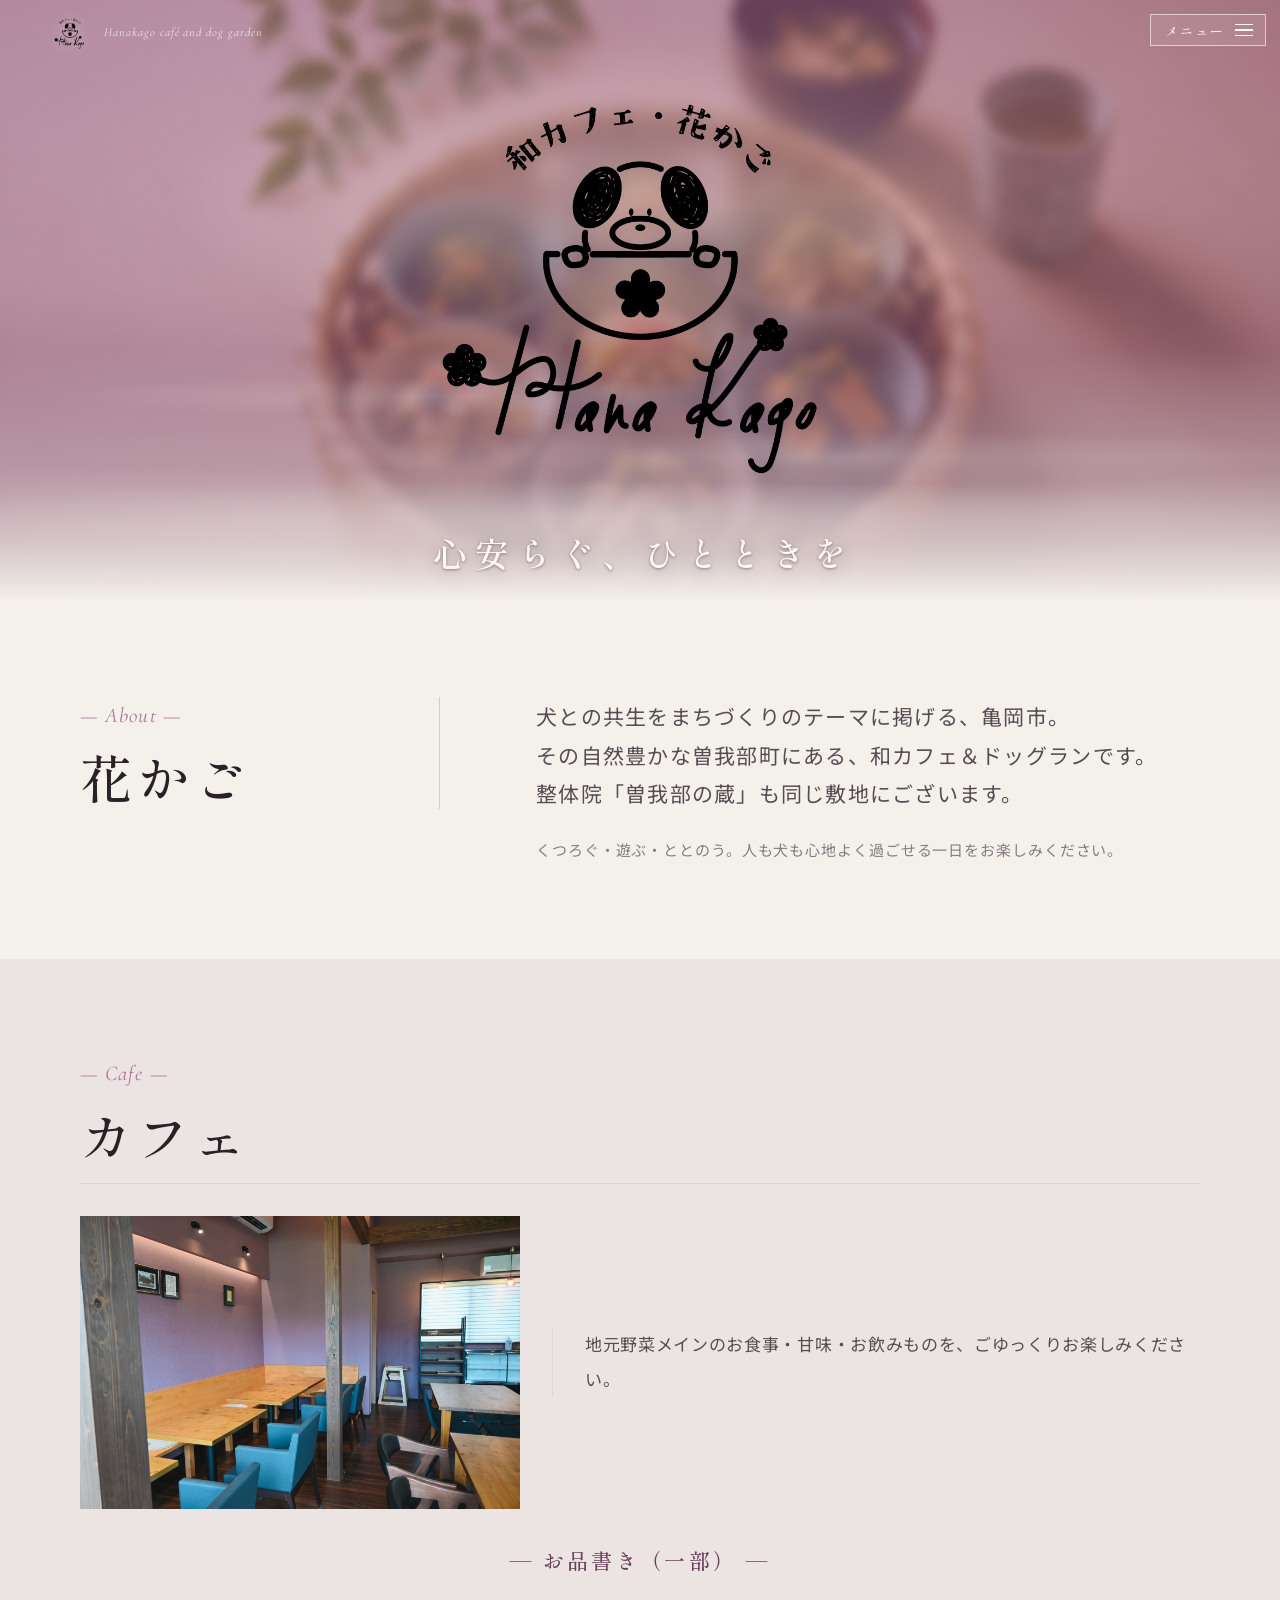
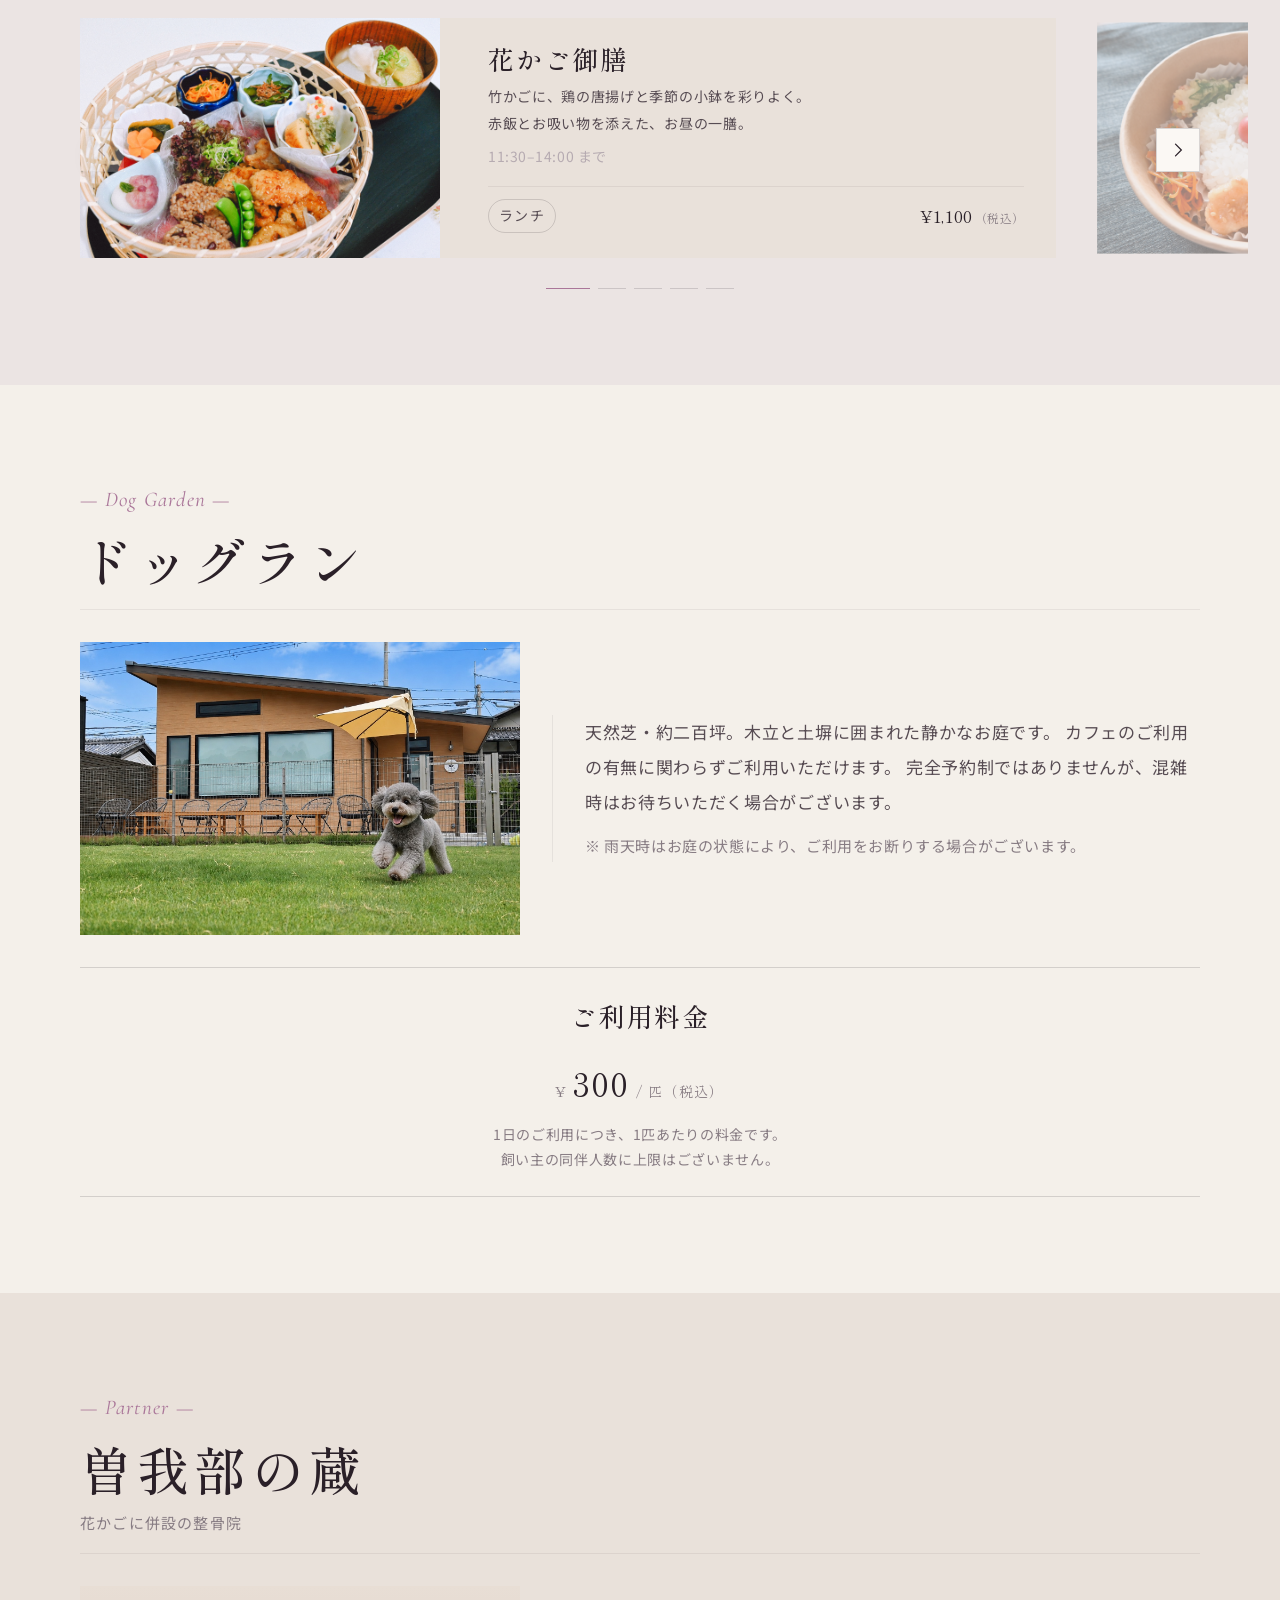
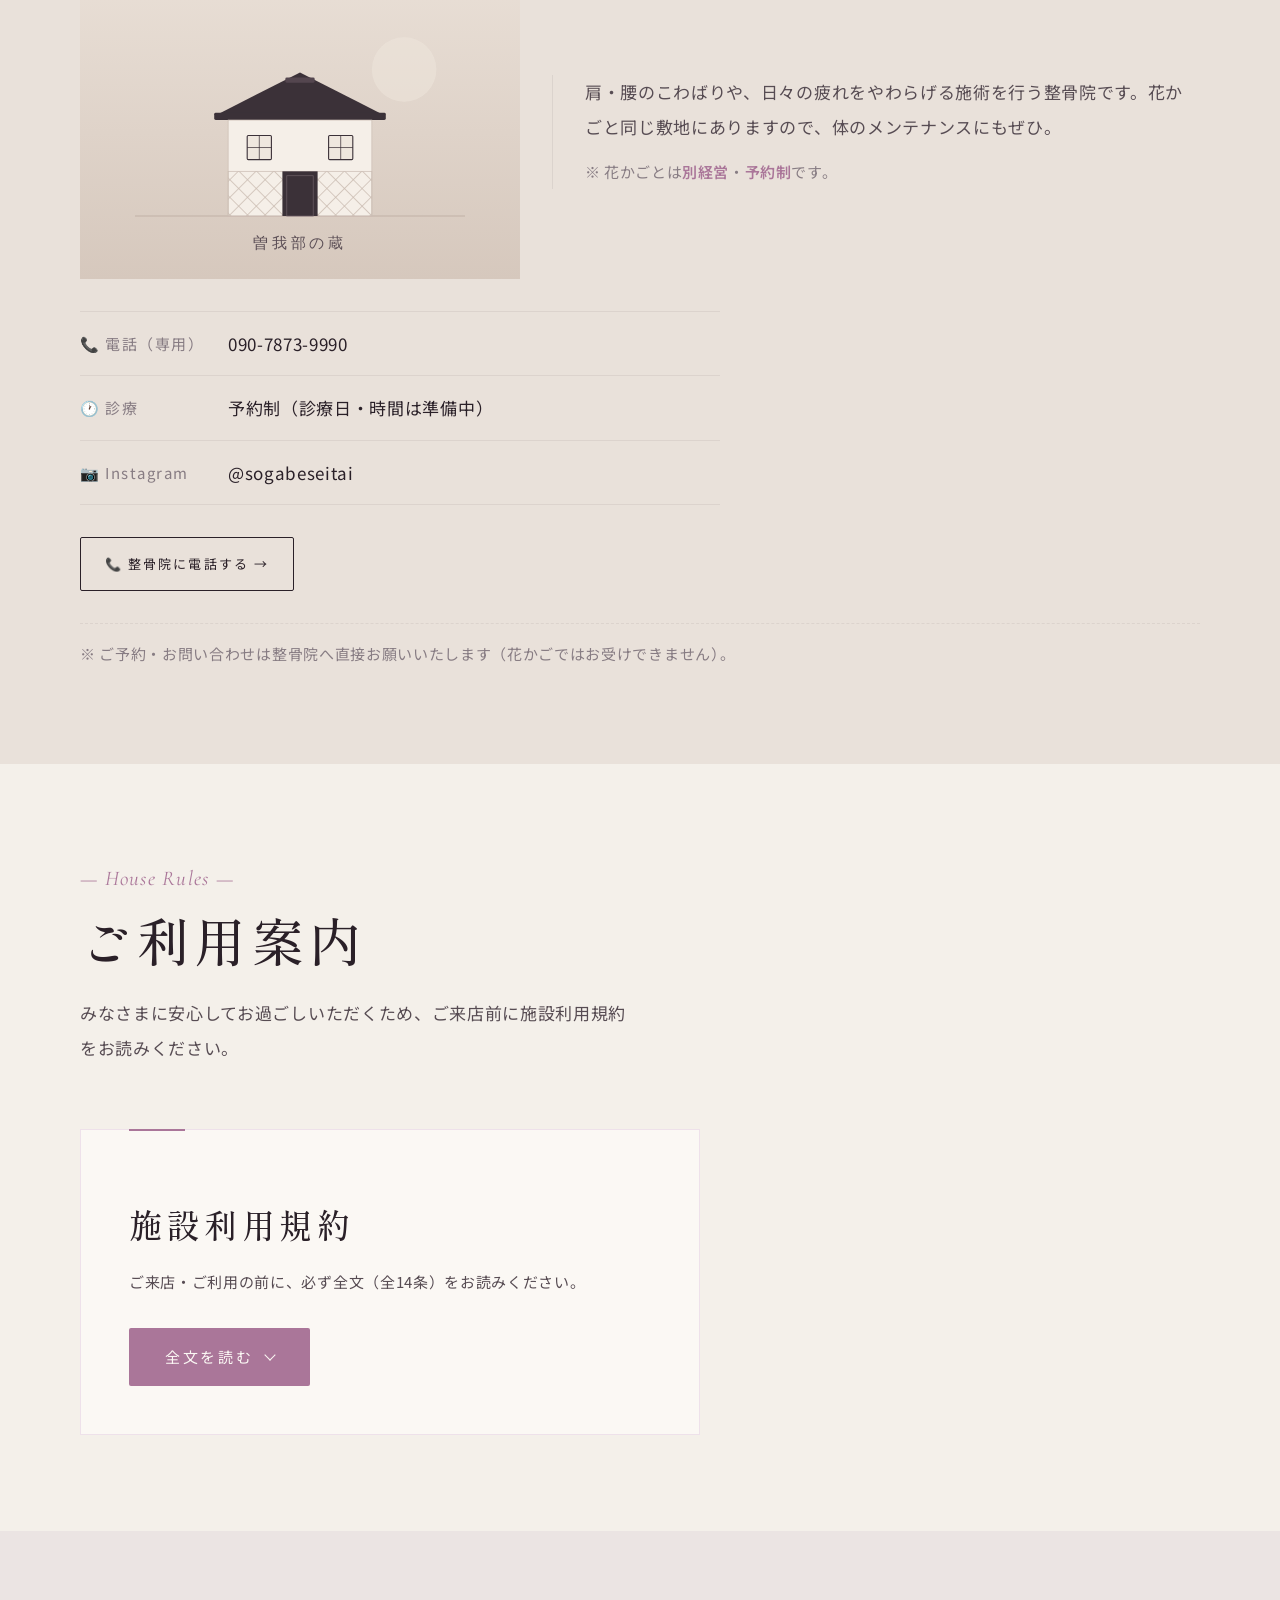
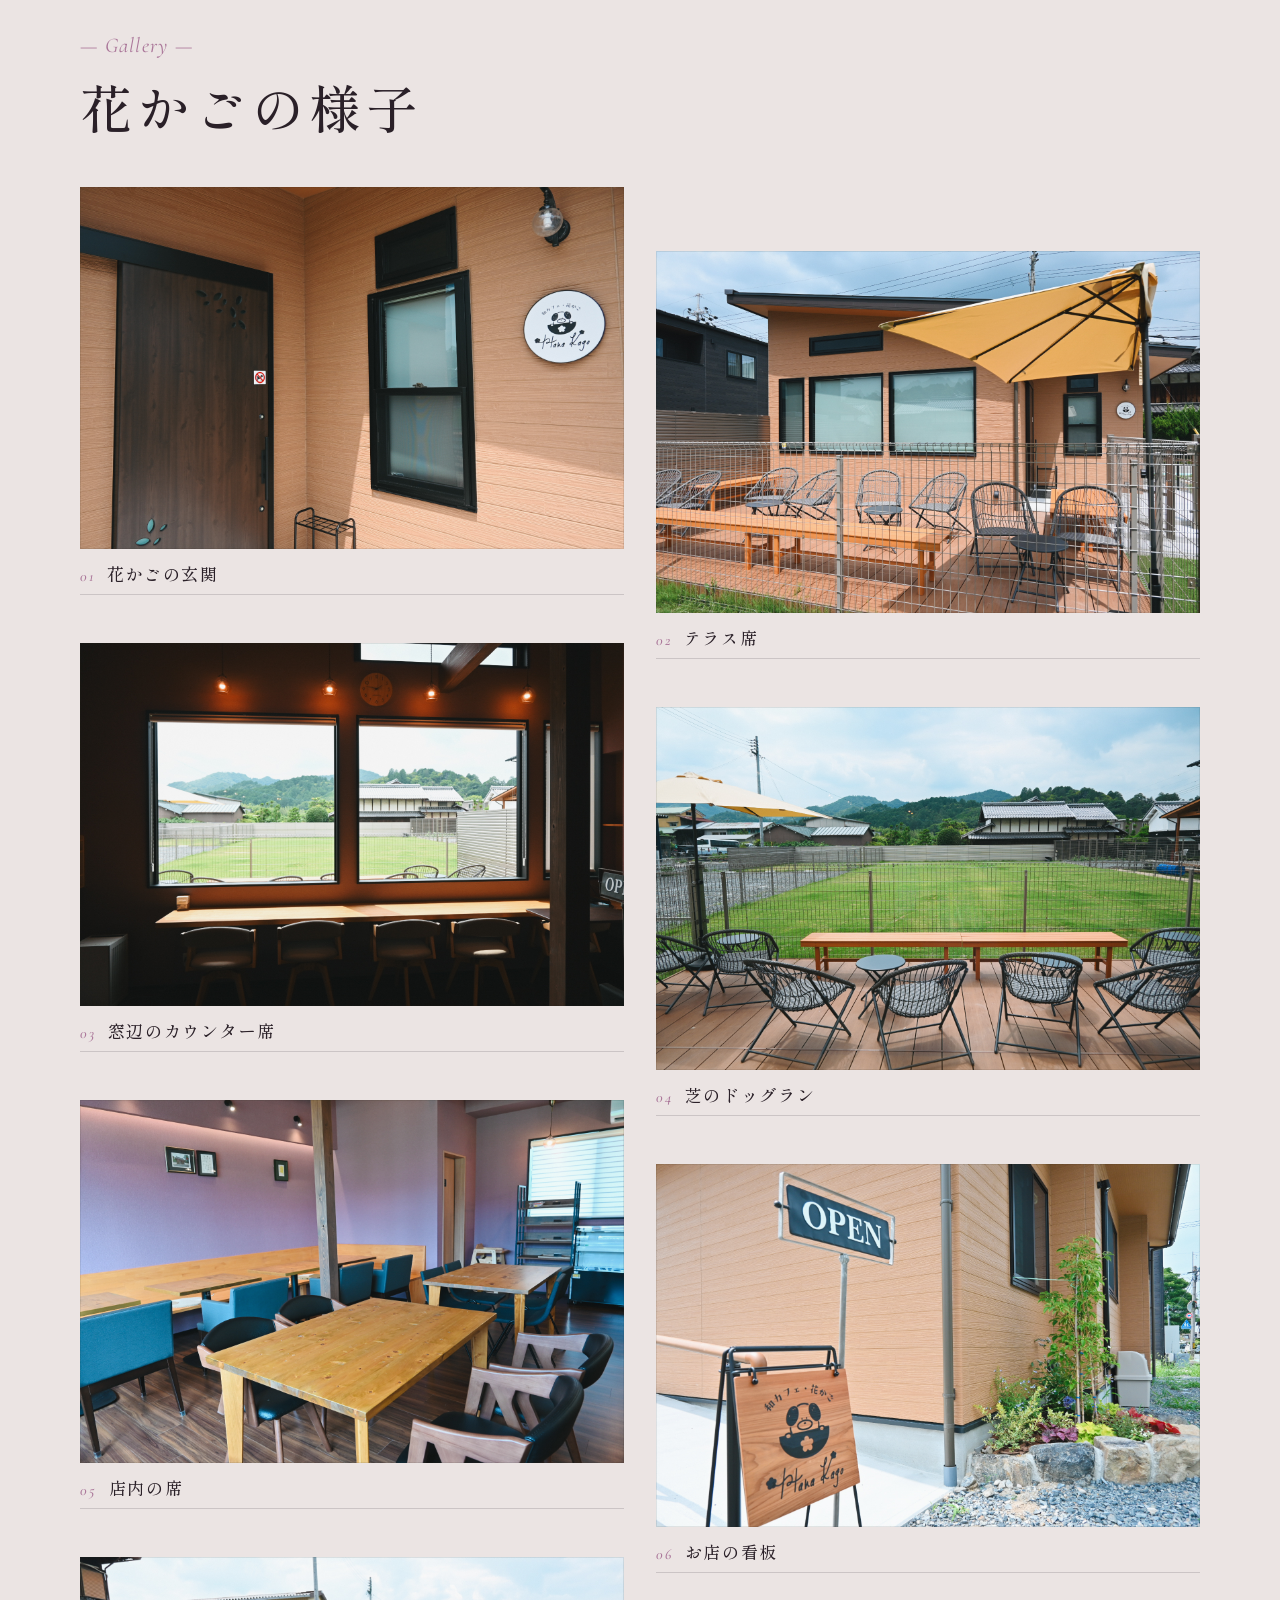
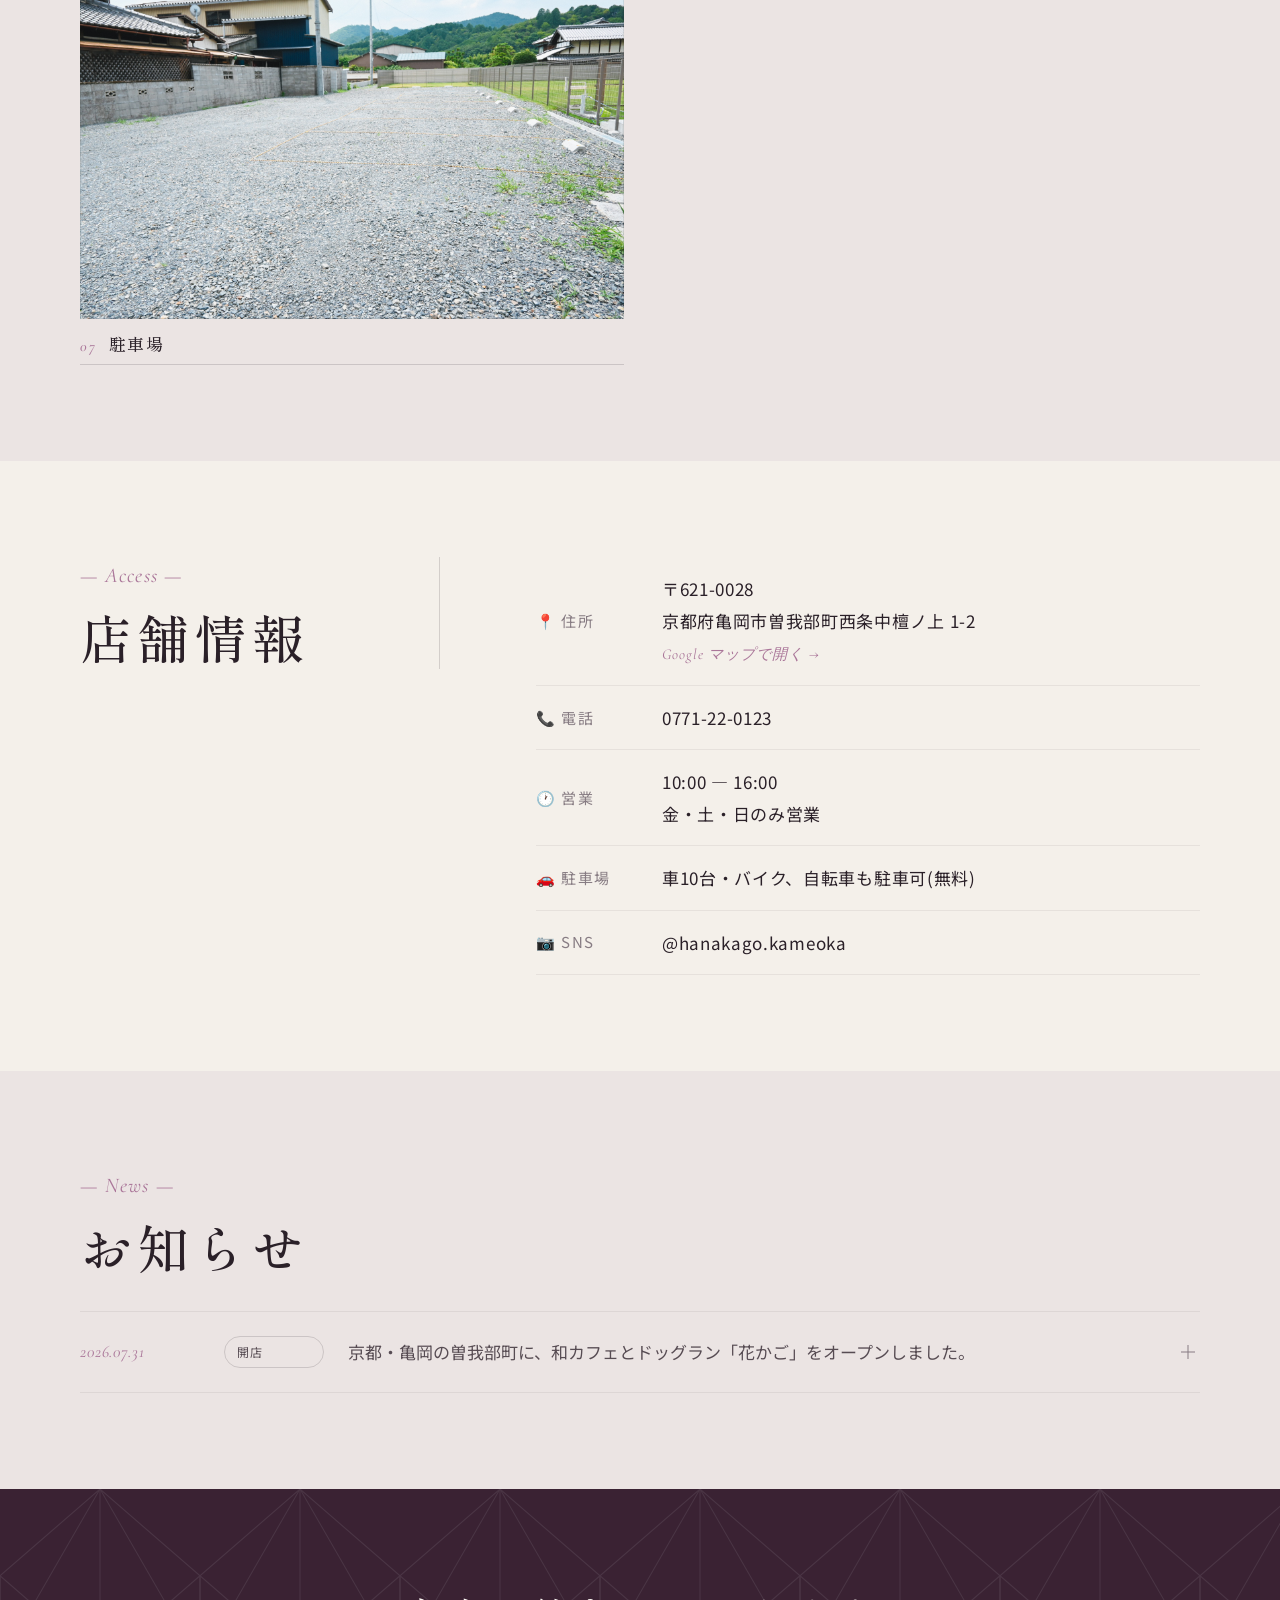
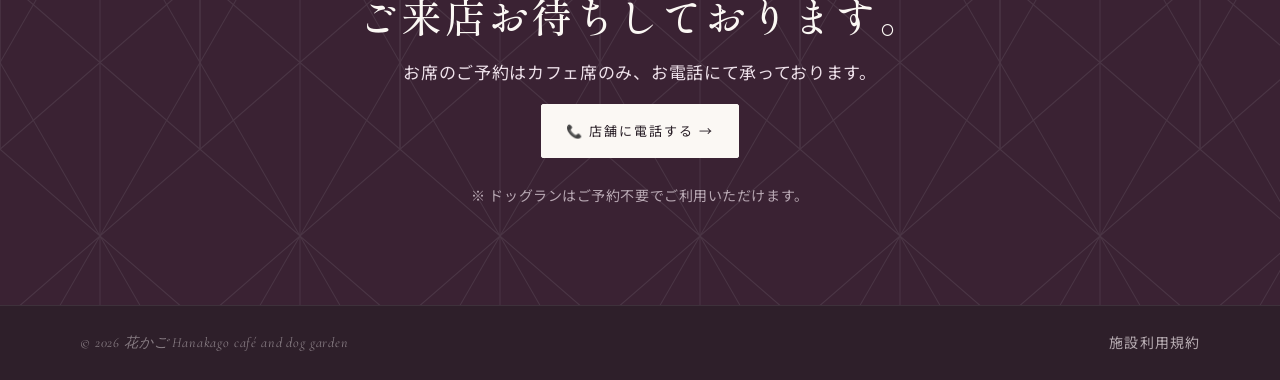
==== index.html @ 5a2195de "お品書きの並び順を変更（玉子サンドとかぼちゃプリンを入れ替え） カルーセルのカード順を 御膳／弁当／玉子サンド／かぼちゃプリン／抹茶ミニパフェ に変更。 data-idx はDOM順と一致させ、ドット" ====
<!doctype html>
<html lang="ja">
<head>
<meta charset="utf-8">
<meta name="viewport" content="width=device-width, initial-scale=1">
<title>花かご Hanakago｜和カフェ＆ドッグラン</title>
<link rel="icon" type="image/png" href="assets/images/logo/logo.png">
<link rel="stylesheet" href="styles/kit.css">

<style>
/* ─────── 花かご — ページ全体のスタイルオーバーライド ─────── */

.hanakago .hk-brand { align-items: center; gap: 12px; }
.hanakago .hk-header { padding-block: 10px; }
.hanakago .hk-header.is-scrolled { padding-block: 8px; }
.hanakago .hk-brand__logo { width: 44px; height: 44px; display: block; flex: 0 0 auto; }
.hanakago .hk-brand__name { display: flex; align-items: baseline; gap: 8px; white-space: nowrap; line-height: 1; align-self: center; }
.hanakago .hk-brand__jp { font-family: var(--font-display-jp); font-weight: 500; font-size: 14px; letter-spacing: 0.12em; color: var(--sumi); }
.hanakago .hk-brand__en { font-family: var(--font-display-en); font-style: italic; font-size: 12px; letter-spacing: 0.08em; color: var(--sumi-3); }
/* Header sits over the mauve hero at the top — lighten brand text until scrolled */
.hanakago .hk-header:not(.is-scrolled) .hk-brand__jp { color: var(--shoji); }
.hanakago .hk-header:not(.is-scrolled) .hk-brand__en { color: rgba(251,248,244,.82); }
.hanakago .hk-header:not(.is-scrolled) .hk-brand__logo { filter: drop-shadow(0 0 7px rgba(255,251,247,.55)); }
.hanakago .hk-brand__jp, .hanakago .hk-brand__en, .hanakago .hk-brand__logo { transition: color var(--dur-sm) var(--ease), filter var(--dur-sm) var(--ease); }

.hanakago .hk-hero {
  position: relative;
  min-height: 56vh;
  margin-top: 0;
  display: grid;
  align-items: stretch;
  overflow: hidden;
  background:
    radial-gradient(ellipse 90% 64% at 50% 38%, #c496b3 0%, #a97298 48%, rgba(169,114,152,0) 82%),
    linear-gradient(180deg, #a97298 0%, #9a6488 52%, #7c4c6a 100%);
}
/* 写真は強くぼかして「色とテクスチャ」だけを背後に残す。scale で縁のにじみを画面外へ逃がす */
.hanakago .hk-hero__image { position: absolute; inset: 0; z-index: 0; overflow: hidden; }
.hanakago .hk-hero__image img {
  width: 100%; height: 100%; display: block;
  object-fit: cover; object-position: center 42%;
  filter: blur(6px) saturate(1.06);
  transform: scale(1.08);
}
/* 中央に光のハロー、周縁は深いモーヴのヴィネット。ロゴ／コピーを浮き上がらせる */
.hanakago .hk-hero__veil {
  position: absolute; inset: 0; z-index: 1; pointer-events: none;
  background:
    radial-gradient(ellipse 58% 42% at 50% 33%, rgba(255,249,245,.30) 0%, rgba(255,249,245,0) 64%),
    radial-gradient(ellipse 108% 82% at 50% 38%, rgba(176,120,158,.22) 0%, rgba(140,86,120,.50) 66%, rgba(106,64,92,.70) 100%),
    linear-gradient(180deg, rgba(169,114,152,.40) 0%, rgba(150,96,132,.36) 48%, rgba(120,74,104,.60) 100%);
}
/* ロゴ／コピーの背後だけ追加でぼかす「すりガラス」。縁は放射状マスクで柔らかく消す */
.hanakago .hk-hero__frost {
  position: absolute; z-index: 1; pointer-events: none;
  left: 50%; top: 0; transform: translateX(-50%);
  width: min(80%, 760px); height: 82%;
  -webkit-backdrop-filter: blur(12px) saturate(1.03);
  backdrop-filter: blur(12px) saturate(1.03);
  -webkit-mask-image: radial-gradient(ellipse 58% 54% at 50% 38%, #000 32%, rgba(0,0,0,0) 74%);
  mask-image: radial-gradient(ellipse 58% 54% at 50% 38%, #000 32%, rgba(0,0,0,0) 74%);
}
/* ヒーロー下端を「線」ではなく「気配」で受ける。屏風の素破霞（すやりがすみ）に
   ならい、淡い横霞を下方へ三段重ね、最下端は生成り（--kinari）のソリッドへ溶かして
   直下 About セクションとの継ぎ目を消す。ぼかしは使わず放射グラデの減衰だけで柔らかく
   し、下辺は硬いまま保って色を確実に一致させる。 */
.hanakago .hk-hero__mist {
  position: absolute; inset: 0; z-index: 1; pointer-events: none;
  background:
    radial-gradient(ellipse 42% 4.5% at 34% 66%, rgba(251,248,244,.16) 0%, rgba(251,248,244,0) 72%),
    radial-gradient(ellipse 56% 6%   at 66% 76%, rgba(251,248,244,.19) 0%, rgba(251,248,244,0) 74%),
    radial-gradient(ellipse 74% 8%   at 46% 86%, rgba(244,240,234,.26) 0%, rgba(244,240,234,0) 76%),
    linear-gradient(180deg,
      rgba(244,240,234,0)   0%,
      rgba(244,240,234,0)   58%,
      rgba(244,240,234,.28) 78%,
      rgba(244,240,234,.75) 92%,
      rgba(244,240,234,1)  100%);
}
.hanakago .hk-hero__inner {
  position: relative; z-index: 2;
  max-width: var(--container); width: 100%; margin: 0 auto;
  padding: 0 var(--gutter) var(--s-4);
  display: grid; align-content: start; justify-items: center;
}
.hanakago .hk-hero__brand {
  display: flex; flex-direction: column; align-items: center;
  gap: 0;
  width: min(54%, 560px);
}
.hanakago .hk-hero__logo {
  width: 100%; height: auto; display: block;
  filter: drop-shadow(0 0 24px rgba(255,251,247,.45)) drop-shadow(0 3px 9px rgba(58,34,51,.22));
}
.hanakago .hk-hero__copy {
  margin: -18px 0 0;
  font-family: var(--font-display-jp); font-weight: 600;
  font-size: clamp(22px, 2.7vw, 34px);
  letter-spacing: 0.24em;
  color: var(--shoji);
  text-align: center;
  text-indent: 0.24em;
  text-shadow: 0 1px 3px rgba(58,34,51,.45), 0 2px 20px rgba(58,34,51,.32);
}

/* News */
.hanakago .hk-news { background: var(--kinari-2); }
.hanakago .hk-news__list { list-style: none; padding: 0; margin: var(--s-6) 0 0; }
.hanakago .hk-news__item { border-bottom: 1px solid var(--hairline-soft); }
.hanakago .hk-news__item:first-of-type { border-top: 1px solid var(--hairline-soft); }
.hanakago .hk-news__head {
  width: 100%;
  background: transparent; border: 0;
  display: grid;
  grid-template-columns: 120px 100px 1fr 24px;
  align-items: center; gap: var(--s-5);
  padding: var(--s-5) 0;
  cursor: pointer; text-align: left;
  font: inherit; color: inherit;
  transition: background var(--dur-sm) var(--ease);
}
.hanakago .hk-news__head:hover { background: rgba(255,255,255,.30); }
.hanakago .hk-news__date  { font-family: var(--font-display-en); font-style: italic; color: var(--accent); font-size: var(--t-base); letter-spacing: 0.05em; }
.hanakago .hk-news__title { font-family: var(--font-body-jp); font-size: var(--t-base); color: var(--sumi-2); }
.hanakago .hk-news__chev {
  width: 24px; height: 24px; position: relative;
  display: inline-block;
  transition: transform var(--dur-sm) var(--ease);
  color: var(--sumi-3);
}
.hanakago .hk-news__chev::before,
.hanakago .hk-news__chev::after {
  content: ''; position: absolute; background: currentColor;
  left: 50%; top: 50%; transform: translate(-50%, -50%);
}
.hanakago .hk-news__chev::before { width: 14px; height: 1px; }
.hanakago .hk-news__chev::after  { width: 1px; height: 14px; transition: opacity var(--dur-sm) var(--ease); }
.hanakago .hk-news__head[aria-expanded="true"] .hk-news__chev          { transform: rotate(180deg); color: var(--accent); }
.hanakago .hk-news__head[aria-expanded="true"] .hk-news__chev::after   { opacity: 0; }
.hanakago .hk-news__body {
  display: grid; grid-template-rows: 0fr;
  transition: grid-template-rows 320ms var(--ease);
}
.hanakago .hk-news__head[aria-expanded="true"] + .hk-news__body { grid-template-rows: 1fr; }
.hanakago .hk-news__body-inner {
  overflow: hidden;
  display: grid;
  grid-template-columns: 120px 100px 1fr 24px;
  gap: var(--s-5);
}
.hanakago .hk-news__head[aria-expanded="true"] + .hk-news__body .hk-news__body-inner {
  padding: 0 0 var(--s-6);
}
.hanakago .hk-news__body-text {
  grid-column: 3 / 4;
  color: var(--sumi-2);
  font-size: var(--t-sm);
  line-height: 1.95;
  max-width: 56ch;
}
.hanakago .hk-news__body-text p + p { margin-top: var(--s-3); }

/* About — kakejiku grid */
.hanakago .hk-about { background: var(--kinari); position: relative; overflow: hidden; }
.hanakago .hk-about__grid {
  display: grid; grid-template-columns: 360px 1fr;
  gap: var(--s-9); align-items: start;
}
.hanakago .hk-about__head {
  padding-right: var(--s-7); border-right: 1px solid var(--hairline);
}
.hanakago .hk-about__body { display: grid; gap: var(--s-3); max-width: 72ch; }
.hanakago .hk-about__body p { color: var(--sumi-2); line-height: 1.85; letter-spacing: 0.06em; }

.hanakago .hk-about__sign {
  margin-top: var(--s-3);
  font-size: var(--t-sm); color: var(--sumi-3); line-height: 1.7;
  letter-spacing: 0.06em;
}
.hanakago .hk-about__sign em { font-family: var(--font-display-en); font-style: italic; color: var(--accent); font-size: var(--t-xs); letter-spacing: 0.18em; text-transform: uppercase; display: block; margin-bottom: var(--s-1); }
/* Menu */
.hanakago .hk-menu { background: var(--kinari-2); }

/* Cafe lead — dog-run 型のヒーロー(画像＋コピー)。お品書きは下のカルーセルへ */
.hanakago .hk-menu__inner { display: grid; grid-template-columns: minmax(0, 1fr); gap: var(--s-6); }
.hanakago .hk-menu__head {
  padding-bottom: var(--s-4);
  border-bottom: 1px solid var(--hairline-soft);
}
.hanakago .hk-menu__body { display: grid; grid-template-columns: minmax(0, 1fr); gap: var(--s-6); }
.hanakago .hk-menu__lead {
  display: grid; grid-template-columns: 440px minmax(0, 1fr);
  gap: var(--s-6);
  align-items: center;
}
.hanakago .hk-menu__hero-img {
  aspect-ratio: 3 / 2;
  overflow: hidden;
  max-width: 440px;
}
.hanakago .hk-menu__hero-img img { width: 100%; height: 100%; object-fit: cover; }
.hanakago .hk-menu__copy { color: var(--sumi-2); line-height: 2.05; max-width: 64ch; margin: 0; }
.hanakago .hk-menu__lead .hk-menu__copy {
  padding-left: var(--s-6);
  border-left: 1px solid var(--hairline-soft);
  max-width: none;
  /* スペースの無い和文はグリッドの min-width:auto でトラックが min-content まで
     広がり折り返さない。min-width:0 でトラックを 1fr に収めて確実に折り返す。 */
  min-width: 0;
}

.hanakago .hk-menu__featured {
  list-style: none; padding: 0; margin: 0;
  display: flex;
  gap: var(--s-5);
  overflow-x: auto;
  overflow-y: hidden;
  scroll-snap-type: x mandatory;
  scroll-behavior: smooth;
  scrollbar-width: none;
  -webkit-overflow-scrolling: touch;
  padding: 6px var(--s-7);
  margin: 0 calc(var(--s-7) * -1);
}
.hanakago .hk-menu__featured::-webkit-scrollbar { display: none; }
.hanakago .hk-menu__item {
  flex: 0 0 calc(100% - var(--s-9) - var(--s-7));
  scroll-snap-align: center;
  display: grid; grid-template-columns: 360px 1fr;
  gap: var(--s-7); align-items: stretch;
  background: var(--washi);
  cursor: pointer;
  opacity: 0.45;
  transform: scale(0.965);
  transition: opacity 380ms cubic-bezier(.22,.61,.36,1), transform 380ms cubic-bezier(.22,.61,.36,1);
  height: 240px;
  overflow: hidden;
}
.hanakago .hk-menu__item.is-active {
  opacity: 1;
  transform: scale(1);
  cursor: default;
}
.hanakago .hk-menu__carousel {
  position: relative;
  margin-top: 0;
}
.hanakago .hk-menu__nav {
  margin-top: var(--s-5);
  display: contents;
}
.hanakago .hk-menu__arrow {
  position: absolute; top: 50%;
  transform: translateY(-50%);
  width: 44px; height: 44px;
  background: var(--shoji);
  border: 1px solid var(--hairline);
  border-radius: 0;
  color: var(--sumi);
  cursor: pointer;
  display: grid; place-items: center;
  z-index: 2;
  box-shadow: 0 6px 18px -8px rgba(42,38,34,.25);
  transition: background 200ms, color 200ms, opacity 200ms;
}
.hanakago .hk-menu__arrow svg { width: 20px; height: 20px; display: block; }
.hanakago .hk-menu__arrow:hover { background: var(--sumi); color: var(--shoji); }
.hanakago .hk-menu__arrow:disabled { opacity: .25; cursor: not-allowed; }
.hanakago .hk-menu__arrow--prev { left: 0; }
.hanakago .hk-menu__arrow--next { right: 0; }
.hanakago .hk-menu__dots {
  display: flex; justify-content: center; gap: 8px;
  margin-top: var(--s-5);
}
.hanakago .hk-menu__dot {
  width: 28px; height: 1.5px;
  background: var(--hairline);
  border: 0; padding: 0; cursor: pointer;
  transition: background 240ms var(--ease), width 240ms var(--ease);
}
.hanakago .hk-menu__dot.is-active { background: var(--accent); width: 44px; }
.hanakago .hk-menu__dot:focus-visible { outline: 2px solid var(--accent); outline-offset: 4px; }
.hanakago .hk-menu__featured-label {
  text-align: center;
  font-family: var(--font-display-jp); font-weight: 500; font-style: normal;
  font-size: var(--t-md); color: var(--accent-deep);
  letter-spacing: 0.16em;
  margin: 0;
}
.hanakago .hk-menu__item-img { width: 360px; height: 240px; overflow: hidden; }
.hanakago .hk-menu__item-img img { width: 100%; height: 100%; object-fit: cover; display: block; }
.hanakago .hk-menu__item-meta { padding: var(--s-4) var(--s-6) var(--s-4) 0;
  display: grid; align-content: center; gap: var(--s-2); overflow: hidden; }
.hanakago .hk-menu__item-name { font-family: var(--font-display-jp); font-weight: 500; font-size: var(--t-lg); letter-spacing: 0.08em; color: var(--sumi); margin: 0; }
.hanakago .hk-menu__item-desc { color: var(--sumi-2); line-height: 1.9; font-size: var(--t-xs); margin: 0; }
.hanakago .hk-menu__item-foot {
  display: flex; justify-content: space-between; align-items: center;
  margin-top: var(--s-2); padding-top: var(--s-3);
  border-top: 1px solid var(--hairline-soft);
}
.hanakago .hk-menu__item-price { font-family: var(--font-display-jp); font-size: var(--t-base); color: var(--sumi); }
.hanakago .hk-menu__item-price .hk-menu__item-tax { font-size: 0.7em; color: var(--sumi-3); margin-left: 2px; letter-spacing: 0.02em; }
.hanakago .hk-menu__item-note { font-size: var(--t-xs); color: var(--sumi-4); letter-spacing: 0.04em; margin: 0; }
.hanakago .hk-menu__item-foot .hk-chip { font-size: var(--t-xs); padding: 3px 10px; }

/* Dog run */
.hanakago .hk-dog { background: var(--kinari); position: relative; overflow: hidden; }
.hanakago .hk-dog__inner { display: grid; gap: var(--s-6); }
.hanakago .hk-dog__head {
  padding-bottom: var(--s-4);
  border-bottom: 1px solid var(--hairline-soft);
  display: grid; grid-template-columns: minmax(0, 1fr) 360px;
  gap: 0 var(--s-7); align-items: end;
}
.hanakago .hk-dog__head .hk-eyebrow { grid-column: 1 / 2; grid-row: 1; }
.hanakago .hk-dog__head .hk-h2     { grid-column: 1 / 2; grid-row: 2; }
.hanakago .hk-dog__head .hk-sub    { grid-column: 2 / 3; grid-row: 1 / 3; align-self: end; text-align: right; }
.hanakago .hk-dog__body { display: grid; gap: var(--s-6); }
.hanakago .hk-dog__copy { color: var(--sumi-2); line-height: 2.05; max-width: 64ch; margin: 0; }
.hanakago .hk-dog__lead {
  display: grid; grid-template-columns: 440px 1fr;
  gap: var(--s-6);
  align-items: center;
}
.hanakago .hk-dog__lead .hk-dog__copy {
  padding-left: var(--s-6);
  border-left: 1px solid var(--hairline-soft);
  max-width: none;
}
.hanakago .hk-dog__hero-img {
  aspect-ratio: 3 / 2;
  overflow: hidden;
  max-width: 440px;
}
.hanakago .hk-dog__hero-img img { width: 100%; height: 100%; object-fit: cover; }

/* Pricing — tighter scale for the dog section */
.hanakago .hk-pricing__col { padding: var(--s-5) var(--s-4); }
.hanakago .hk-pricing__plan { font-size: var(--t-sm); margin-bottom: var(--s-2); }
.hanakago .hk-pricing__jp { font-size: var(--t-lg); margin-bottom: var(--s-3); }
.hanakago .hk-pricing__price { font-size: var(--t-xl); margin-bottom: var(--s-2); }
.hanakago .hk-pricing__price .yen { font-size: var(--t-sm); }
.hanakago .hk-pricing__price .unit { font-size: var(--t-xs); }
.hanakago .hk-pricing__note { font-size: var(--t-xs); line-height: 1.8; }
/* 一律料金（単一プラン）の表示。3列グリッドを1列に畳み、中央寄せにする */
.hanakago .hk-pricing--single { grid-template-columns: 1fr; }
.hanakago .hk-pricing--single .hk-pricing__col { border-right: 0; text-align: center; }

/* Dog flag — small caption appended inside the dog-run lead copy */
.hanakago .hk-dog__flag {
  display: inline-block; margin-top: var(--s-3);
  font-size: var(--t-sm); color: var(--sumi-3); letter-spacing: 0.04em;
  line-height: 1.85;
}

/* ------------------------------ ご利用にあたって / 施設利用規約 */
.hanakago .hk-guide { background: var(--kinari); position: relative; }
.hanakago .hk-guide__lead {
  color: var(--sumi-2); line-height: 2.05; max-width: 62ch;
  margin: var(--s-5) 0 var(--s-7);
}
/* ---- 施設利用規約 全文を読ませる誘導（native details） ---- */
.hanakago .hk-terms { margin-top: var(--s-8); }

/* 閉じているとき: 「読みたくなる」招待パネル（summary 全体がボタン） */
.hanakago .hk-terms__cta {
  list-style: none; cursor: pointer; display: block; position: relative;
  max-width: 620px; margin: 0; text-align: left;
  padding: var(--s-8) var(--s-7) var(--s-7);
  background: var(--shoji);
  border: 1px solid var(--hana-pale);
  transition: border-color var(--dur-sm) var(--ease), box-shadow var(--dur-md) var(--ease), transform var(--dur-sm) var(--ease);
}
.hanakago .hk-terms__cta::-webkit-details-marker { display: none; }
.hanakago .hk-terms__cta::before {
  content: ''; position: absolute; left: var(--s-7); top: -1px;
  width: 56px; height: 2px;
  background: var(--accent);
}
.hanakago .hk-terms__cta:hover { border-color: var(--hana); box-shadow: var(--shadow-float); transform: translateY(-2px); }
.hanakago .hk-terms__cta:focus-visible { outline: 2px solid var(--accent); outline-offset: 4px; }
.hanakago .hk-terms__cta-title {
  display: block; font-family: var(--font-display-jp); font-weight: 500;
  font-size: var(--t-xl); color: var(--sumi); letter-spacing: 0.14em;
}
.hanakago .hk-terms__cta-note {
  display: block; font-size: var(--t-sm); color: var(--sumi-2);
  margin: var(--s-3) 0 var(--s-6); line-height: 1.9;
}
.hanakago .hk-terms__cta-btn {
  display: inline-flex; align-items: center; gap: 12px;
  padding: 15px 36px;
  background: var(--accent); color: var(--shoji);
  border-radius: var(--r-1);
  font-family: var(--font-body-jp); font-size: var(--t-sm); letter-spacing: 0.18em;
  transition: background var(--dur-sm) var(--ease), color var(--dur-sm) var(--ease);
}
.hanakago .hk-terms__cta:hover .hk-terms__cta-btn { background: var(--accent-deep); }
.hanakago .hk-terms__cta-arrow {
  width: 8px; height: 8px; margin-top: -4px;
  border-right: 1.5px solid currentColor; border-bottom: 1.5px solid currentColor;
  transform: rotate(45deg); transition: transform var(--dur-sm) var(--ease);
}
.hanakago .hk-terms[open] .hk-terms__cta-arrow { transform: rotate(-135deg); margin-top: 3px; }
.hanakago .hk-terms[open] .hk-terms__cta-open  { display: none; }
.hanakago .hk-terms:not([open]) .hk-terms__cta-close { display: none; }
/* 開いたとき: 招待感を静めて本文を主役に。ボタンは「とじる」テキストへ */
.hanakago .hk-terms[open] .hk-terms__cta {
  border: 0; background: transparent; padding: 0 0 var(--s-2);
  box-shadow: none; transform: none;
}
.hanakago .hk-terms[open] .hk-terms__cta::before { display: none; }
.hanakago .hk-terms[open] .hk-terms__cta-title,
.hanakago .hk-terms[open] .hk-terms__cta-note { display: none; }
.hanakago .hk-terms[open] .hk-terms__cta-btn {
  background: transparent; color: var(--accent-deep); padding: var(--s-2) 0; letter-spacing: 0.16em;
}
.hanakago .hk-terms[open] .hk-terms__cta:hover .hk-terms__cta-btn { color: var(--accent); }
.hanakago .hk-terms__body { max-width: 760px; margin: 0; padding-top: var(--s-6); }
.hanakago .hk-terms__meta {
  font-family: var(--font-display-en); font-style: italic;
  color: var(--accent); font-size: var(--t-sm); letter-spacing: 0.06em;
  margin: 0 0 var(--s-5);
}
.hanakago .hk-terms__articles { list-style: none; margin: 0; padding: 0; }
.hanakago .hk-terms__article { padding: var(--s-5) 0; border-top: 1px solid var(--hairline-soft); }
.hanakago .hk-terms__article:first-child { border-top: 0; padding-top: 0; }
.hanakago .hk-terms__art-title {
  font-family: var(--font-display-jp); font-weight: 500;
  font-size: var(--t-base); color: var(--sumi);
  letter-spacing: 0.08em; margin: 0 0 var(--s-3);
}
.hanakago .hk-terms__article > p { font-size: var(--t-sm); color: var(--sumi-2); line-height: 1.95; margin: 0; }
.hanakago .hk-terms__sub { margin: var(--s-2) 0 0; padding-left: 1.6em; }
.hanakago .hk-terms__sub li { font-size: var(--t-sm); color: var(--sumi-2); line-height: 1.95; margin: 4px 0; }
.hanakago .hk-terms__note { font-size: var(--t-xs); color: var(--sumi-3); margin: var(--s-3) 0 0; }
.hanakago .hk-terms__enact {
  margin: var(--s-6) 0 0; padding-top: var(--s-5);
  border-top: 1px solid var(--hairline-soft);
  font-size: var(--t-sm); color: var(--sumi-2); line-height: 2;
}
@media (prefers-reduced-motion: no-preference) {
  .hanakago .hk-terms[open] .hk-terms__body { animation: hk-terms-in var(--dur-md) var(--ease); }
  @keyframes hk-terms-in { from { opacity: 0; transform: translateY(6px); } to { opacity: 1; transform: none; } }
}
@media print {
  .hanakago .hk-terms > .hk-terms__body { display: block !important; }
  .hanakago .hk-terms__cta { display: none !important; }
}
/* Footer 施設利用規約 link */
.hanakago .hk-footer__terms {
  font-family: var(--font-body-jp); font-style: normal;
  letter-spacing: 0.08em; color: var(--sumi-4);
}
.hanakago .hk-footer__terms:hover { color: var(--shoji); }
/* ==================== RESPONSIVE ==================== */
/* Tablet and below */
@media (max-width: 1080px) {
  .hanakago { --gutter: 40px; }
  .hanakago .hk-footer__inner { grid-template-columns: 1fr; gap: var(--s-7); }
  .hanakago .hk-dog__head { grid-template-columns: 1fr; }
  .hanakago .hk-dog__head .hk-sub { grid-column: 1; grid-row: auto; text-align: left; align-self: start; }
}

/* Mobile */
@media (max-width: 720px) {
  .hanakago { --gutter: 20px; --section-py: 64px; --s-9: 56px; }

  /* Header */
  .hanakago .hk-header { padding: 14px 20px; }
  .hanakago .hk-header.is-scrolled { padding: 10px 20px; }
  .hanakago .hk-header-hours { display: none; }
  .hanakago .hk-brand__logo { width: 40px; height: 40px; }
  .hanakago .hk-brand__en { font-size: 12px; letter-spacing: 0.06em; white-space: normal; }

  /* Hero — tighter on mobile */
  .hanakago .hk-hero { min-height: 0; }
  .hanakago .hk-hero__inner { padding: 16px 20px var(--s-4); min-height: 52svh; }
  .hanakago .hk-hero__brand { width: min(80%, 400px); }
  .hanakago .hk-hero__copy { font-size: clamp(18px, 4.6vw, 26px); }

  /* Section titles */
  .hanakago .hk-h2 { font-size: var(--t-2xl); }

  /* News */
  .hanakago .hk-news__head {
    grid-template-columns: 1fr 24px;
    gap: var(--s-1) var(--s-3); padding: var(--s-4) 0;
  }
  .hanakago .hk-news__date  { grid-column: 1; grid-row: 1; font-size: var(--t-xs); }
  .hanakago .hk-news__head .hk-chip { grid-column: 1; grid-row: 2; justify-self: start; }
  .hanakago .hk-news__title { grid-column: 1; grid-row: 3; font-size: var(--t-sm); margin-top: 4px; }
  .hanakago .hk-news__chev  { grid-column: 2; grid-row: 1 / 4; align-self: center; }
  .hanakago .hk-news__body-inner { grid-template-columns: 1fr; padding-right: 24px; }
  .hanakago .hk-news__body-text  { grid-column: 1; }

  /* About */
  .hanakago .hk-about__grid { grid-template-columns: 1fr; gap: var(--s-5); }
  .hanakago .hk-about__head { padding-right: 0; border-right: 0; }

  /* Menu */
  .hanakago .hk-menu__lead { grid-template-columns: 1fr; gap: var(--s-5); }
  .hanakago .hk-menu__lead .hk-menu__copy { padding-left: 0; border-left: 0; }
  .hanakago .hk-menu__hero-img {
    aspect-ratio: 3 / 2; max-height: 220px; width: auto; max-width: 100%;
    margin-left: auto; margin-right: auto;
  }
  .hanakago .hk-menu__featured { gap: var(--s-3); padding: 6px 20px; margin: 0 -20px; }
  .hanakago .hk-menu__item { flex-basis: calc(100% - 56px); grid-template-columns: 1fr; gap: 0; height: auto; }
  .hanakago .hk-menu__item-img { width: 100%; height: auto; aspect-ratio: 3 / 2; }
  .hanakago .hk-menu__item-meta { padding: var(--s-4) var(--s-5) var(--s-5); }

  /* Mobile carousel controls — switch nav from display:contents to a flex row */
  .hanakago .hk-menu__nav {
    display: flex !important;
    align-items: center;
    justify-content: center;
    gap: 14px;
    margin-top: var(--s-5);
  }
  .hanakago .hk-menu__arrow {
    position: static;
    transform: none;
    width: 36px; height: 36px;
    box-shadow: none;
    background: transparent;
    border: 1px solid var(--hairline-soft);
  }
  .hanakago .hk-menu__arrow:hover { background: var(--sumi); color: var(--shoji); }
  .hanakago .hk-menu__arrow svg { width: 16px; height: 16px; }
  .hanakago .hk-menu__dots {
    margin-top: 0;
    gap: 10px;
  }
  .hanakago .hk-menu__dots .hk-menu__dot { width: 20px; }
  .hanakago .hk-menu__dots .hk-menu__dot.is-active { width: 32px; }

  /* Dog — image kept compact (~220px tall) to match the surrounding rhythm */
  .hanakago .hk-dog__lead {
    grid-template-columns: 1fr;
    gap: var(--s-5);
  }
  .hanakago .hk-dog__lead .hk-dog__copy {
    padding-left: 0;
    border-left: 0;
  }
  .hanakago .hk-dog__hero-img {
    aspect-ratio: 3 / 2;
    max-height: 220px;
    width: auto;
    max-width: 100%;
    margin-left: auto; margin-right: auto;
  }
  .hanakago .hk-pricing { grid-template-columns: 1fr; gap: var(--s-3); }
  .hanakago .hk-terms__cta { padding: var(--s-7) var(--s-5); }
  .hanakago .hk-terms__cta::before { left: var(--s-5); }
  .hanakago .hk-terms__cta-btn { display: flex; width: 100%; justify-content: center; }

  /* Gallery — keep 2 columns + the staggered look on mobile too */
  .hanakago .hk-gallery-wrap .hk-gallery { grid-template-columns: repeat(2, 1fr); gap: var(--s-3); }
  .hanakago .hk-gallery-wrap .hk-gphoto:nth-child(even) { transform: translateY(var(--s-6)); }
  .hanakago .hk-gphoto__plate { font-size: var(--t-sm); margin-top: var(--s-2); gap: 8px; }
  .hanakago .hk-gphoto__no { font-size: var(--t-xs); }

  /* Access — 基本スタイルがこのメディアクエリより後(640行目以降)に定義されて
     いるため、同詳細度だと後勝ちで負ける。.hk-access を前置きして詳細度を上げ、
     モバイル指定が確実に勝つようにする（Gallery と同じ回避策）。 */
  .hanakago .hk-access .hk-access__grid { grid-template-columns: 1fr; gap: var(--s-5); }
  .hanakago .hk-access .hk-access__head { padding-right: 0; border-right: 0; }
  .hanakago .hk-access .hk-access__row { grid-template-columns: 1fr; gap: 4px; padding: var(--s-3) 0; }
  .hanakago .hk-access .hk-access__row dt { font-size: var(--t-xs); }
  .hanakago .hk-access .hk-access__map-link { font-size: var(--t-xs); }

  /* 整骨院 — Access と同様、基本スタイルが後に定義されているため
     .hk-clinic を前置きして詳細度を上げ、モバイル指定を確実に勝たせる。 */
  .hanakago .hk-clinic .hk-clinic__lead { grid-template-columns: 1fr; gap: var(--s-5); }
  .hanakago .hk-clinic .hk-clinic__lead .hk-clinic__copy { padding-left: 0; border-left: 0; }
  .hanakago .hk-clinic .hk-clinic__hero-img {
    aspect-ratio: 3 / 2; max-height: 220px; width: auto; max-width: 100%;
    margin-left: auto; margin-right: auto;
  }
  .hanakago .hk-clinic .hk-clinic__row { grid-template-columns: 1fr; gap: 4px; padding: var(--s-3) 0; }
  .hanakago .hk-clinic .hk-clinic__row dt { font-size: var(--t-xs); }

  /* CTA — centered, full-width buttons on mobile */
  .hanakago .hk-cta__inner {
    gap: var(--s-4);
    padding: 48px 24px;
  }
  .hanakago .hk-cta h2 {
    font-size: clamp(20px, 5.6vw, 24px) !important;
    letter-spacing: 0.04em;
    line-height: 1.55;
  }
  .hanakago .hk-cta p {
    font-size: var(--t-sm);
    line-height: 1.85;
    margin: 8px 0 0;
  }
  .hanakago .hk-cta__actions {
    flex-direction: column;
    width: 100%;
    gap: var(--s-3);
  }
  .hanakago .hk-cta .hk-btn {
    width: 100%;
    padding: 14px 18px;
    justify-content: center;
    text-align: center;
  }

  /* Footer */
  .hanakago .hk-footer__inner { padding: var(--s-9) 20px var(--s-7); }
  .hanakago .hk-footer__cols { grid-template-columns: 1fr 1fr; gap: var(--s-5); }
  .hanakago .hk-footer__legal { flex-direction: column; gap: var(--s-2); align-items: flex-start; font-size: var(--t-xs); }
}

/* Very small phones */
@media (max-width: 420px) {
  .hanakago .hk-footer__cols { grid-template-columns: 1fr; }
}

/* Gallery — staggered photo grid */
.hanakago .hk-gallery-wrap { background: var(--kinari-2); }
.hanakago .hk-gallery {
  display: grid;
  grid-template-columns: repeat(2, 1fr);
  gap: var(--s-7) var(--s-6);
  margin-top: var(--s-7);
}
.hanakago .hk-gphoto {
  display: block;
  width: 100%;
  border: 0; padding: 0; margin: 0;
  background: transparent;
  cursor: pointer;
  outline: 0;
  text-align: left;
}
.hanakago .hk-gphoto:nth-child(even) { transform: translateY(var(--s-8)); }
.hanakago .hk-gphoto__frame {
  display: block; position: relative;
  width: 100%;
  aspect-ratio: 3 / 2;
  overflow: hidden;
  background: var(--kinari);
}
.hanakago .hk-gphoto__frame::after {
  content: ''; position: absolute; inset: 0;
  border: 1px solid rgba(42,38,34,.10);
  pointer-events: none;
}
.hanakago .hk-gphoto__frame img {
  position: absolute; inset: 0;
  width: 100%; height: 100%; object-fit: cover; object-position: center;
  display: block;
  transition: transform 700ms cubic-bezier(.22,.61,.36,1), filter 500ms var(--ease);
  filter: saturate(.96);
}
.hanakago .hk-gphoto:hover .hk-gphoto__frame img { transform: scale(1.04); filter: saturate(1.05); }
.hanakago .hk-gphoto__plate {
  display: flex; align-items: baseline; gap: 12px;
  margin-top: var(--s-3);
  padding-bottom: 8px;
  border-bottom: 1px solid var(--hairline);
  font-family: var(--font-display-jp); font-weight: 500;
  font-size: var(--t-base); letter-spacing: 0.10em; color: var(--sumi);
  transition: border-color 300ms var(--ease);
}
.hanakago .hk-gphoto:hover .hk-gphoto__plate { border-bottom-color: var(--accent); }
.hanakago .hk-gphoto__no {
  font-family: var(--font-display-en); font-style: italic;
  font-size: var(--t-sm); color: var(--accent); letter-spacing: 0.12em;
}

/* Access */
.hanakago .hk-access { background: var(--kinari); position: relative; overflow: hidden; }
.hanakago .hk-access__grid { display: grid; grid-template-columns: 360px 1fr; gap: var(--s-9); align-items: start; }
.hanakago .hk-access__head { padding-right: var(--s-7); border-right: 1px solid var(--hairline); }
.hanakago .hk-access__map-link {
  display: inline-flex; align-items: center; gap: 6px;
  margin-top: 4px;
  font-family: var(--font-display-en); font-style: italic;
  font-size: var(--t-sm); color: var(--accent);
  letter-spacing: 0.06em;
  text-decoration: none;
  transition: color 180ms var(--ease);
}
.hanakago .hk-access__map-link:hover { color: var(--sumi); }
.hanakago .hk-access__info { margin: 0; display: grid; gap: 0; }
.hanakago .hk-access__row {
  display: grid; grid-template-columns: 110px 1fr; gap: var(--s-4);
  padding: var(--s-4) 0; border-bottom: 1px solid var(--hairline-soft);
}
.hanakago .hk-access__row dt {
  display: flex; align-items: center; gap: 8px;
  font-family: var(--font-body-jp); font-size: var(--t-sm);
  color: var(--sumi-3); letter-spacing: 0.10em;
}
.hanakago .hk-access__row dd {
  margin: 0; font-family: var(--font-body-jp); font-size: var(--t-base);
  line-height: 1.85; color: var(--sumi);
}
.hanakago .hk-access__phone { font-family: var(--font-body-jp); font-style: normal; font-size: var(--t-base); color: var(--sumi); letter-spacing: 0.04em; }

/* 併設の整骨院 — 別経営・完全予約制のご案内。ドッグランと同じ「見出し（下線）＋本文＋情報＋注記」構成 */
.hanakago .hk-clinic { background: var(--washi); position: relative; }
.hanakago .hk-clinic__inner { display: grid; gap: var(--s-6); }
.hanakago .hk-clinic__head {
  padding-bottom: var(--s-4);
  border-bottom: 1px solid var(--hairline-soft);
}
.hanakago .hk-clinic__kicker {
  margin: var(--s-2) 0 0;
  font-family: var(--font-body-jp); font-size: var(--t-sm);
  color: var(--sumi-3); letter-spacing: 0.08em;
}
.hanakago .hk-clinic__body { display: grid; gap: var(--s-6); }
.hanakago .hk-clinic__lead {
  display: grid; grid-template-columns: 440px 1fr;
  gap: var(--s-6); align-items: center;
}
.hanakago .hk-clinic__hero-img { aspect-ratio: 3 / 2; overflow: hidden; max-width: 440px; }
.hanakago .hk-clinic__hero-img img { width: 100%; height: 100%; object-fit: cover; }
.hanakago .hk-clinic__copy { color: var(--sumi-2); line-height: 2.05; max-width: 64ch; margin: 0; }
.hanakago .hk-clinic__lead .hk-clinic__copy {
  padding-left: var(--s-6); border-left: 1px solid var(--hairline-soft); max-width: none;
}
.hanakago .hk-clinic__flag {
  display: inline-block; margin-top: var(--s-3);
  font-size: var(--t-sm); color: var(--sumi-3); letter-spacing: 0.04em;
}
.hanakago .hk-clinic__flag strong { color: var(--accent); font-weight: 600; }
.hanakago .hk-clinic__info { margin: 0; display: grid; gap: 0; max-width: 640px; }
.hanakago .hk-clinic__row {
  display: grid; grid-template-columns: 132px 1fr; gap: var(--s-4);
  padding: var(--s-4) 0; border-bottom: 1px solid var(--hairline-soft);
}
.hanakago .hk-clinic__row:first-child { border-top: 1px solid var(--hairline-soft); }
.hanakago .hk-clinic__row dt {
  display: flex; align-items: center; gap: 8px;
  font-family: var(--font-body-jp); font-size: var(--t-sm);
  color: var(--sumi-3); letter-spacing: 0.10em;
}
.hanakago .hk-clinic__row dd {
  margin: 0; font-family: var(--font-body-jp); font-size: var(--t-base);
  line-height: 1.85; color: var(--sumi);
}
.hanakago .hk-clinic__phone { font-style: normal; letter-spacing: 0.04em; color: var(--sumi); }
.hanakago .hk-clinic__map-link {
  display: inline-flex; align-items: center; gap: 6px; margin-top: 4px;
  font-family: var(--font-display-en); font-style: italic;
  font-size: var(--t-sm); color: var(--accent); letter-spacing: 0.06em;
  text-decoration: none; transition: color 180ms var(--ease);
}
.hanakago .hk-clinic__map-link:hover { color: var(--sumi); }
.hanakago .hk-clinic__actions { justify-self: start; }
.hanakago .hk-clinic__notes {
  margin: 0; padding-top: var(--s-4);
  border-top: 1px dashed var(--hairline-soft);
  font-size: var(--t-sm); color: var(--sumi-3); line-height: 1.85;
}

/* CTA band */
.hanakago .hk-cta {
  background: var(--hana-panel);
  color: var(--shoji);
  position: relative;
  overflow: hidden;
}
.hanakago .hk-cta__pattern {
  position: absolute; inset: 0;
  background: url('assets/patterns/pattern-asanoha.svg');
  background-size: 200px;
  filter: invert(1);
  opacity: 0.10;
}
.hanakago .hk-cta__inner {
  position: relative;
  padding: var(--s-9) var(--gutter);
  max-width: var(--container); margin: 0 auto;
  display: grid; grid-template-columns: minmax(0, 1fr); gap: var(--s-4);
  text-align: center;
  justify-items: center;
}
.hanakago .hk-cta__inner > div { width: 100%; }
.hanakago .hk-cta__actions {
  display: flex; gap: var(--s-3);
  flex-wrap: wrap; justify-content: center;
}
.hanakago .hk-cta__note {
  margin: var(--s-2) 0 0;
  font-size: var(--t-xs);
  color: var(--hana-pale);
  letter-spacing: 0.04em;
  opacity: 0.7;
}
.hanakago .hk-cta h2 { color: var(--shoji); font-family: var(--font-display-jp);
  font-weight: 500; font-size: var(--t-2xl); letter-spacing: 0.06em; line-height: 1.5; margin: 0;
  text-wrap: pretty; }
.hanakago .hk-cta p {
  color: var(--hana-pale);
  margin: var(--s-2) 0 0;
  line-height: 1.95;
  text-wrap: pretty;
}
.hanakago .hk-cta .hk-btn { background: var(--shoji); color: var(--sumi); border-color: var(--shoji); }
.hanakago .hk-lightbox__close {
  position: absolute; top: 20px; right: 20px;
  width: 44px; height: 44px;
  padding: 0;
  background: rgba(251,247,239,.92);
  color: var(--sumi);
  border: 0; border-radius: 50%;
  font-size: 22px; line-height: 1;
  cursor: pointer;
  display: inline-flex; align-items: center; justify-content: center;
  z-index: 2;
}
.hanakago .hk-lightbox__close:hover { background: #fff; }
/* Lightbox image forced to 3:2 */
.hanakago .hk-lightbox__img {
  width: min(92vw, 1080px);
  height: auto; max-height: 86vh;
  aspect-ratio: 3 / 2;
  object-fit: cover;
}
/* Hide the floating メニュー button while the lightbox is open */
body.has-lightbox-open .hk-menu-btn--fixed { display: none !important; }

/* ==================== HAMBURGER + MOBILE MENU (kinone-style) ==================== */
.hanakago .hk-nav { display: none; }
.hanakago .hk-hours-pill { display: none; }
.hanakago .hk-menu-btn {
  display: flex;
  align-items: center;
  gap: 10px;
  background: var(--shoji);
  border: 1px solid rgba(42,38,34,.10);
  padding: 8px 12px 8px 14px;
  cursor: pointer;
  z-index: 1100;
  font-family: var(--font-display-jp);
  font-weight: 500;
  font-size: 13px;
  letter-spacing: 0.16em;
  color: var(--sumi);
  box-shadow: 0 8px 22px -16px rgba(42,38,34,.45);
  transition: background var(--dur-sm) var(--ease), border-color var(--dur-sm) var(--ease), color var(--dur-sm) var(--ease), box-shadow var(--dur-sm) var(--ease);
}
/* Over the mauve hero (before scroll): outline style so it blends instead of a cream box */
.hanakago .hk-menu-btn.over-hero:not(.is-open) {
  background: rgba(255,251,247,.10);
  border-color: rgba(255,251,247,.62);
  color: var(--shoji);
  box-shadow: none;
}
.hanakago .hk-menu-btn.over-hero:not(.is-open) .hk-menu-btn__icon span { background: var(--shoji); }
.hanakago .hk-menu-btn--fixed {
  position: fixed; top: 14px; right: 14px; z-index: 1100;
}
.hanakago .hk-menu-btn__label {
  display: inline-block;
  line-height: 1;
}
.hanakago .hk-menu-btn__icon {
  display: inline-flex; flex-direction: column; justify-content: center;
  width: 18px; height: 14px;
  gap: 4px;
}
.hanakago .hk-menu-btn__icon span {
  display: block; width: 100%; height: 1.5px;
  background: var(--sumi);
  transition: transform 280ms cubic-bezier(.22,.61,.36,1), opacity 220ms;
  transform-origin: center;
}
.hanakago .hk-menu-btn.is-open .hk-menu-btn__icon span:nth-child(1) { transform: translateY(5.5px) rotate(45deg); }
.hanakago .hk-menu-btn.is-open .hk-menu-btn__icon span:nth-child(2) { opacity: 0; transform: scaleX(0); }
.hanakago .hk-menu-btn.is-open .hk-menu-btn__icon span:nth-child(3) { transform: translateY(-5.5px) rotate(-45deg); }

/* Overlay container */
.hanakago .hk-mobile-menu {
  position: fixed; inset: 0; z-index: 1050;
  pointer-events: none;
  visibility: hidden;
}
.hanakago .hk-mobile-menu.is-open { pointer-events: auto; visibility: visible; }
.hanakago .hk-mobile-menu__overlay {
  position: absolute; inset: 0;
  background: rgba(20,17,14,.40);
  opacity: 0;
  transition: opacity 320ms cubic-bezier(.22,.61,.36,1);
}
.hanakago .hk-mobile-menu.is-open .hk-mobile-menu__overlay { opacity: 1; }

/* Right-slide panel */
.hanakago .hk-mobile-menu__panel {
  position: absolute; top: 0; right: 0; bottom: 0;
  width: min(62vw, 256px);
  background: var(--kinari);
  display: flex; flex-direction: column;
  transform: translateX(100%);
  transition: transform 380ms cubic-bezier(.22,.61,.36,1);
  box-shadow: -16px 0 40px -28px rgba(20,17,14,.5);
}
.hanakago .hk-mobile-menu.is-open .hk-mobile-menu__panel { transform: none; }

.hanakago .hk-mobile-menu__head {
  padding: 24px 24px 18px;
  border-bottom: 1px solid rgba(42,38,34,.10);
  text-align: left;
}
.hanakago .hk-mobile-menu__logo {
  width: 88px; height: auto; display: block; margin: 0;
}

.hanakago .hk-mobile-menu__nav {
  flex: 1; overflow-y: auto;
  padding: 14px 0;
}

/* Tree */
.hanakago .hk-tree { list-style: none; padding: 0; margin: 0; }
.hanakago .hk-tree__item {
  border-bottom: 1px solid rgba(42,38,34,.08);
}
.hanakago .hk-tree__link {
  display: flex; align-items: center; gap: 14px;
  padding: 16px 24px;
  font-family: var(--font-display-jp); font-weight: 500;
  font-size: 16px; letter-spacing: 0.10em;
  color: var(--sumi);
  text-decoration: none;
}
.hanakago .hk-tree__link:active,
.hanakago .hk-tree__link:hover { background: rgba(170,118,153,.12); color: var(--accent); }
.hanakago .hk-tree__mark {
  width: 14px; height: 14px; flex: 0 0 14px;
  background: var(--accent);
  /* Hanakago small leaf-style marker — diamond shape */
  clip-path: polygon(50% 0%, 100% 50%, 50% 100%, 0 50%);
  opacity: 0.85;
}

.hanakago .hk-mobile-menu__foot {
  padding: 16px 24px;
  border-top: 1px solid rgba(42,38,34,.10);
  display: flex; justify-content: space-between; align-items: center;
  font-family: var(--font-display-en); font-style: italic;
  font-size: 11px; letter-spacing: 0.18em; color: var(--sumi-3);
}
.hanakago .hk-mobile-menu__tag { font-family: var(--font-display-jp); font-size: 12px; }

/* Lock body scroll when menu open */
body.has-mobile-menu-open { overflow: hidden; }
</style>
</head>
<body>
<div class="hk-page hanakago">

  <!-- =================================================== HEADER -->
  <header class="hk-header" id="hdr">
    <a class="hk-brand" href="#top">
      <img class="hk-brand__logo" src="assets/images/logo/logo.png" alt="" aria-hidden="true">
      <span class="hk-brand__name">
        <span class="hk-brand__en">Hanakago café and dog garden</span>
      </span>
    </a>
    <nav class="hk-nav">
      <a href="#concept">花かごとは</a>
      <a href="#menu">カフェ</a>
      <a href="#dog">ドッグラン</a>
      <a href="#seikotsuin">整骨院</a>
      <a href="#gallery">ギャラリー</a>
      <a href="#access">店舗情報</a>
      <a href="#news">お知らせ</a>
    </nav>
  </header>

  <!-- Mobile hamburger lives outside the header so its stacking context is global -->
  <button class="hk-menu-btn hk-menu-btn--fixed" id="menuBtn" aria-label="メニューを開く" aria-expanded="false" aria-controls="mobileMenu">
    <span class="hk-menu-btn__label">メニュー</span>
    <span class="hk-menu-btn__icon" aria-hidden="true"><span></span><span></span><span></span></span>
  </button>

  <!-- ================================================ MOBILE MENU -->
  <div class="hk-mobile-menu" id="mobileMenu" aria-hidden="true">
    <div class="hk-mobile-menu__overlay"></div>
    <aside class="hk-mobile-menu__panel">
      <div class="hk-mobile-menu__head">
        <img class="hk-mobile-menu__logo" src="assets/images/logo/logo.png" alt="和カフェ・花かご Hana Kago">
      </div>
      <nav class="hk-mobile-menu__nav" aria-label="サイトメニュー">
        <ul class="hk-tree">
          <li class="hk-tree__item">
            <a href="#concept" class="hk-tree__link"><span class="hk-tree__mark" aria-hidden="true"></span>花かごとは</a>
          </li>
          <li class="hk-tree__item">
            <a href="#menu"    class="hk-tree__link"><span class="hk-tree__mark" aria-hidden="true"></span>カフェ</a>
          </li>
          <li class="hk-tree__item">
            <a href="#dog"     class="hk-tree__link"><span class="hk-tree__mark" aria-hidden="true"></span>ドッグラン</a>
          </li>
          <li class="hk-tree__item">
            <a href="#seikotsuin" class="hk-tree__link"><span class="hk-tree__mark" aria-hidden="true"></span>整骨院</a>
          </li>
          <li class="hk-tree__item">
            <a href="#gallery" class="hk-tree__link"><span class="hk-tree__mark" aria-hidden="true"></span>ギャラリー</a>
          </li>
          <li class="hk-tree__item">
            <a href="#access"  class="hk-tree__link"><span class="hk-tree__mark" aria-hidden="true"></span>店舗情報</a>
          </li>
          <li class="hk-tree__item">
            <a href="#news"    class="hk-tree__link"><span class="hk-tree__mark" aria-hidden="true"></span>お知らせ</a>
          </li>
        </ul>
      </nav>
      <div class="hk-mobile-menu__foot">
        <span class="hk-mobile-menu__tag">— 京都・亀岡 —</span>
      </div>
    </aside>
  </div>

  <!-- ==================================================== HERO -->
  <section class="hk-hero" id="top">
    <div class="hk-hero__image">
      <img id="heroImg" src="assets/images/hero/hero.png" alt="花かごの和の盛り合わせ">
    </div>
    <div class="hk-hero__veil"></div>
    <div class="hk-hero__frost"></div>
    <div class="hk-hero__mist"></div>

    <div class="hk-hero__inner">
      <div class="hk-hero__brand"><img class="hk-hero__logo" src="assets/images/logo/logo.png" alt="和カフェ・花かご Hana Kago"><p class="hk-hero__copy">心安らぐ、ひとときを</p></div>
    </div>

  </section>


  <!-- ================================================ CONCEPT -->
  <section class="hk-about" id="concept">
    <div class="hk-section">
      <div class="hk-about__grid">
        <header class="hk-about__head">
          <span class="hk-eyebrow">— About —</span>
          <h2 class="hk-h2">花かご</h2>
        </header>
        <div class="hk-about__body">
          <p class="p-lg">犬との共生をまちづくりのテーマに掲げる、亀岡市。<br>
その自然豊かな曽我部町にある、和カフェ＆ドッグランです。<br>
整体院「曽我部の蔵」も同じ敷地にございます。</p>
          <div class="hk-about__sign">くつろぐ・遊ぶ・ととのう。人も犬も心地よく過ごせる一日をお楽しみください。</div>
        </div>
      </div>
    </div>
  </section>

  <!-- =================================================== MENU -->
  <section class="hk-menu" id="menu">
    <div class="hk-section">
      <div class="hk-menu__inner">
        <header class="hk-menu__head">
          <span class="hk-eyebrow">— Cafe —</span>
          <h2 class="hk-h2">カフェ</h2>
        </header>

        <div class="hk-menu__body">
          <div class="hk-menu__lead">
            <div class="hk-menu__hero-img">
              <img src="assets/images/menu/cafe.jpg" alt="花かごの店内">
            </div>
            <p class="hk-menu__copy">地元野菜メインのお食事・甘味・お飲みものを、ごゆっくりお楽しみください。</p>
          </div>

          <p class="hk-menu__featured-label">— お品書き（一部） —</p>

          <div class="hk-menu__carousel" data-carousel>
            <ul class="hk-menu__featured" id="menuTrack">
              <li class="hk-menu__item" data-idx="0">
                <div class="hk-menu__item-img">
                  <img src="assets/images/menu/plate.jpeg" alt="">
                </div>
                <div class="hk-menu__item-meta">
                  <h4 class="hk-menu__item-name">花かご御膳</h4>
                  <p class="hk-menu__item-desc">
                    竹かごに、鶏の唐揚げと季節の小鉢を彩りよく。<br>
                    赤飯とお吸い物を添えた、お昼の一膳。
                  </p>
                  <p class="hk-menu__item-note">11:30–14:00 まで</p>
                  <div class="hk-menu__item-foot">
                    <span class="hk-chip">ランチ</span>
                    <span class="hk-menu__item-price">¥1,100<span class="hk-menu__item-tax">（税込）</span></span>
                  </div>
                </div>
              </li>
              <li class="hk-menu__item" data-idx="1">
                <div class="hk-menu__item-img">
                  <img src="assets/images/menu/bento.jpeg" alt="">
                </div>
                <div class="hk-menu__item-meta">
                  <h4 class="hk-menu__item-name">花かご弁当</h4>
                  <p class="hk-menu__item-desc">
                    彩りのおかずとごはんを詰め合わせた、お持ち帰りのお弁当。<br>
                    お散歩やドッグランのお供に。
                  </p>
                  <div class="hk-menu__item-foot">
                    <span class="hk-chip">テイクアウト可</span>
                    <span class="hk-menu__item-price">¥500<span class="hk-menu__item-tax">（税込）</span></span>
                  </div>
                </div>
              </li>
              <li class="hk-menu__item" data-idx="2">
                <div class="hk-menu__item-img">
                  <img src="assets/images/menu/egg-sando.png" alt="">
                </div>
                <div class="hk-menu__item-meta">
                  <h4 class="hk-menu__item-name">だし香る玉子サンド</h4>
                  <p class="hk-menu__item-desc">
                    ふんわり焼いただし巻き玉子を、やわらかなパンで。<br>
                    だしの香るやさしい味わい。
                  </p>
                  <div class="hk-menu__item-foot">
                    <span class="hk-chip">テイクアウト可</span>
                    <span class="hk-menu__item-price">¥400<span class="hk-menu__item-tax">（税込）</span></span>
                  </div>
                </div>
              </li>
              <li class="hk-menu__item" data-idx="3">
                <div class="hk-menu__item-img">
                  <img src="assets/images/menu/pudding.jpeg" alt="">
                </div>
                <div class="hk-menu__item-meta">
                  <h4 class="hk-menu__item-name">かぼちゃプリン</h4>
                  <p class="hk-menu__item-desc">
                    かぼちゃを使った、なめらかな自家製プリン。<br>
                    やさしい甘さに仕上げました。
                  </p>
                  <div class="hk-menu__item-foot">
                    <span class="hk-chip">甘味</span>
                    <span class="hk-menu__item-price">¥300<span class="hk-menu__item-tax">（税込）</span></span>
                  </div>
                </div>
              </li>
              <li class="hk-menu__item" data-idx="4">
                <div class="hk-menu__item-img">
                  <img src="assets/images/menu/matcha-parfait.jpg" alt="">
                </div>
                <div class="hk-menu__item-meta">
                  <h4 class="hk-menu__item-name">抹茶ミニパフェ</h4>
                  <p class="hk-menu__item-desc">
                    たまごパン・抹茶寒天・バニラアイス・抹茶アイス・ホイップクリーム・つぶ餡を重ね、<br>
                    犬のクッキーを添えた、和の味わいを楽しめるミニパフェです。
                  </p>
                  <div class="hk-menu__item-foot">
                    <span class="hk-chip">甘味</span>
                    <span class="hk-menu__item-price">¥450<span class="hk-menu__item-tax">（税込）</span></span>
                  </div>
                </div>
              </li>
            </ul>

            <div class="hk-menu__nav">
              <button class="hk-menu__arrow hk-menu__arrow--prev" id="menuPrev" aria-label="前のメニュー" type="button">
                <svg viewBox="0 0 24 24" aria-hidden="true"><path d="M15 5 L8 12 L15 19" fill="none" stroke="currentColor" stroke-width="1.5" stroke-linecap="round"/></svg>
              </button>

              <div class="hk-menu__dots" id="menuDots" role="tablist" aria-label="メニュー切替">
                <button class="hk-menu__dot is-active" data-idx="0" aria-label="No.01 花かご御膳" type="button"></button>
                <button class="hk-menu__dot" data-idx="1" aria-label="No.02 花かご弁当" type="button"></button>
                <button class="hk-menu__dot" data-idx="2" aria-label="No.03 だし香る玉子サンド" type="button"></button>
                <button class="hk-menu__dot" data-idx="3" aria-label="No.04 かぼちゃプリン" type="button"></button>
                <button class="hk-menu__dot" data-idx="4" aria-label="No.05 抹茶ミニパフェ" type="button"></button>
              </div>

              <button class="hk-menu__arrow hk-menu__arrow--next" id="menuNext" aria-label="次のメニュー" type="button">
                <svg viewBox="0 0 24 24" aria-hidden="true"><path d="M9 5 L16 12 L9 19" fill="none" stroke="currentColor" stroke-width="1.5" stroke-linecap="round"/></svg>
              </button>
            </div>
          </div>
        </div>
      </div>
    </div>
  </section>

  <!-- ================================================ DOG RUN -->
  <section class="hk-dog" id="dog">
    <div class="hk-section">
      <div class="hk-dog__inner">
        <header class="hk-dog__head">
          <span class="hk-eyebrow">— Dog Garden —</span>
          <h2 class="hk-h2">ドッグラン</h2>
        </header>

        <div class="hk-dog__body">
          <div class="hk-dog__lead">
            <div class="hk-dog__hero-img">
              <img src="assets/images/dog/d1.jpeg" alt="">
            </div>
            <p class="hk-dog__copy">天然芝・約二百坪。木立と土塀に囲まれた静かなお庭です。
カフェのご利用の有無に関わらずご利用いただけます。
完全予約制ではありませんが、混雑時はお待ちいただく場合がございます。<br>
              <span class="hk-dog__flag">※ 雨天時はお庭の状態により、ご利用をお断りする場合がございます。</span></p>
          </div>

          <div class="hk-pricing hk-pricing--single" role="table" aria-label="ドッグラン 料金表">
            <div class="hk-pricing__col">
              <div class="hk-pricing__jp">ご利用料金</div>
              <div class="hk-pricing__price"><span class="yen">¥</span>300<span class="unit">/ 匹（税込）</span></div>
              <div class="hk-pricing__note">1日のご利用につき、1匹あたりの料金です。<br>飼い主の同伴人数に上限はございません。</div>
            </div>
          </div>
        </div>
      </div>
    </div>
  </section>

  <!-- ============================ 併設の整骨院「曽我部の蔵」（別経営・予約制）
       花かごと同じ敷地内にある、別経営の整骨院のご案内。花かごの予約・電話とは別導線。
       残りの【要更新】: 診療日・時間、および画像（assets/images/clinic/ に置いて src を合わせる）。
  -->
  <section class="hk-clinic" id="seikotsuin">
    <div class="hk-section">
      <div class="hk-clinic__inner">
        <header class="hk-clinic__head">
          <span class="hk-eyebrow">— Partner —</span>
          <h2 class="hk-h2">曽我部の蔵</h2>
          <p class="hk-clinic__kicker">花かごに併設の整骨院</p>
        </header>

        <div class="hk-clinic__body">
          <div class="hk-clinic__lead">
            <div class="hk-clinic__hero-img">
              <!-- 仮のプレースホルダー画像(SVG)。実写ができたら assets/images/clinic/ に置き、
                   src を差し替え(推奨 3:2・1200×800px 程度) -->
              <img src="assets/images/clinic/clinic.svg" alt="整骨院 曽我部の蔵">
            </div>
            <p class="hk-clinic__copy">
              肩・腰のこわばりや、日々の疲れをやわらげる施術を行う整骨院です。花かごと同じ敷地にありますので、体のメンテナンスにもぜひ。<br>
              <span class="hk-clinic__flag">※ 花かごとは<strong>別経営</strong>・<strong>予約制</strong>です。</span>
            </p>
          </div>

          <dl class="hk-clinic__info">
            <div class="hk-clinic__row">
              <dt>📞 電話（専用）</dt>
              <dd><span class="hk-clinic__phone">090-7873-9990</span></dd>
            </div>
            <div class="hk-clinic__row">
              <dt>🕐 診療</dt>
              <!-- 【要更新】診療日・時間・予約方法を記載 -->
              <dd>予約制（診療日・時間は準備中）</dd>
            </div>
            <div class="hk-clinic__row">
              <dt>📷 Instagram</dt>
              <dd><a href="https://www.instagram.com/sogabeseitai?utm_source=ig_web_button_share_sheet&amp;igsh=ZDNlZDc0MzIxNw==" target="_blank" rel="noopener noreferrer">@sogabeseitai</a></dd>
            </div>
          </dl>

          <div class="hk-clinic__actions">
            <a class="hk-btn hk-btn--ghost" href="tel:090-7873-9990">📞 整骨院に電話する →</a>
          </div>

          <p class="hk-clinic__notes">
            ※ ご予約・お問い合わせは整骨院へ直接お願いいたします（花かごではお受けできません）。
          </p>
        </div>
      </div>
    </div>
  </section>

  <!-- ==================================== ご利用にあたって / 施設利用規約 -->
  <section class="hk-guide" id="guide">
    <div class="hk-section">
      <header class="hk-guide__head">
        <span class="hk-eyebrow">— House Rules —</span>
        <h2 class="hk-h2">ご利用案内</h2>
      </header>
      <p class="hk-guide__lead">みなさまに安心してお過ごしいただくため、ご来店前に施設利用規約をお読みください。</p>

      <!-- 施設利用規約 全文（全文を読ませる前提の誘導パネル。既定は折りたたみ） -->
      <details class="hk-terms">
        <summary class="hk-terms__cta">
          <span class="hk-terms__cta-title">施設利用規約</span>
          <span class="hk-terms__cta-note">ご来店・ご利用の前に、必ず全文（全14条）をお読みください。</span>
          <span class="hk-terms__cta-btn">
            <span class="hk-terms__cta-open">全文を読む</span>
            <span class="hk-terms__cta-close">とじる</span>
            <span class="hk-terms__cta-arrow" aria-hidden="true"></span>
          </span>
        </summary>
        <div class="hk-terms__body">
          <p class="hk-terms__meta">和カフェ＆ドッグラン 花かご ／ 施設利用規約</p>
          <ol class="hk-terms__articles">
            <li class="hk-terms__article">
              <h3 class="hk-terms__art-title">第1条（目的）</h3>
              <p>本規約は、和カフェ＆ドッグラン 花かご（以下「当施設」といいます。）をご利用いただくすべてのお客様に、安全かつ快適にご利用いただくための事項を定めるものです。</p>
            </li>
            <li class="hk-terms__article">
              <h3 class="hk-terms__art-title">第2条（利用条件）</h3>
              <p>ドッグランは、以下の条件を満たす犬のみ利用可能とします。</p>
              <ol class="hk-terms__sub">
                <li>狂犬病予防接種および混合ワクチン接種が有効期間内であること。</li>
                <li>健康状態が良好であること（感染症・皮膚病・発情期は利用不可）。</li>
                <li>飼い主が適切に制御できること（呼び戻しが可能である等）。</li>
              </ol>
            </li>
            <li class="hk-terms__article">
              <h3 class="hk-terms__art-title">第3条（エリア区分）</h3>
              <ol class="hk-terms__sub">
                <li>当施設は、犬の大きさ・体重等に応じて利用エリアを区分します。</li>
                <li>利用者は指定されたエリアのみ利用するものとします。</li>
                <li>無断で指定されたエリア以外へ立ち入る行為を禁止します。</li>
                <li>エリア区分の詳細は別途定めます。</li>
              </ol>
            </li>
            <li class="hk-terms__article">
              <h3 class="hk-terms__art-title">第4条（入場制限）</h3>
              <p>次のいずれかに該当する場合は、利用をお断りすることがあります。</p>
              <ol class="hk-terms__sub">
                <li>他の犬や人に危害を加えるおそれがある場合</li>
                <li>運営者またはスタッフの指示に従わない場合</li>
                <li>その他、運営者が利用に適さないと判断した場合</li>
              </ol>
            </li>
            <li class="hk-terms__article">
              <h3 class="hk-terms__art-title">第5条（利用者の責任）</h3>
              <p>利用者は次の事項を遵守してください。</p>
              <ol class="hk-terms__sub">
                <li>愛犬から目を離さず、常時管理してください。</li>
                <li>排泄物は速やかに処理し、お持ち帰りください。</li>
                <li>他の犬や利用者とのトラブルは、当事者間で誠実に解決してください。</li>
                <li>咬傷事故その他愛犬に起因する事故については、飼い主が責任を負うものとします。</li>
                <li>他のお客様や近隣住民へのご配慮をお願いします。</li>
              </ol>
            </li>
            <li class="hk-terms__article">
              <h3 class="hk-terms__art-title">第6条（禁止事項）</h3>
              <p>次の行為を禁止します。</p>
              <ol class="hk-terms__sub">
                <li>犬への給餌（おやつを含みます。ただし、犬の飲水は除きます。）</li>
                <li>発情期の犬の入場</li>
                <li>過度な吠えや追い回しを放置する行為</li>
                <li>営業・勧誘その他これに類する行為</li>
                <li>飲酒後の利用</li>
                <li>当施設内（ドッグラン・カフェ・テラス席・駐車場を含みます。）での喫煙（電子たばこ・加熱式たばこを含みます。）</li>
                <li>許可なく他のお客様が写る写真・動画を撮影し、SNSその他インターネット上へ投稿する行為</li>
                <li>施設・設備・芝生等を故意または著しく損傷する行為</li>
              </ol>
              <p class="hk-terms__note">※ 人および犬の飲み物の持ち込みは可能です。</p>
            </li>
            <li class="hk-terms__article">
              <h3 class="hk-terms__art-title">第7条（カフェ利用）</h3>
              <ol class="hk-terms__sub">
                <li>犬を同伴できるのはテラス席のみとします。</li>
                <li>カフェ室内への犬の立ち入りは禁止します。</li>
                <li>テラス席ではリードを着用してください。</li>
                <li>テーブル・椅子へ犬を乗せることは禁止します。</li>
                <li>人用の飲食物を犬へ与えないでください。</li>
                <li>テラス席で排泄があった場合は、速やかに利用者が処理し、必要に応じてスタッフへお申し出ください。</li>
                <li>吠え続ける等、他のお客様のご迷惑となる場合は、ご利用をお断りすることがあります。</li>
              </ol>
            </li>
            <li class="hk-terms__article">
              <h3 class="hk-terms__art-title">第8条（衛生管理）</h3>
              <ol class="hk-terms__sub">
                <li>排泄物は必ず処理してください。</li>
                <li>マーキング癖のある犬にはマナーベルトの着用を推奨します。</li>
                <li>芝生・施設・設備を破損した場合は、修復費等をご負担いただく場合があります。</li>
              </ol>
            </li>
            <li class="hk-terms__article">
              <h3 class="hk-terms__art-title">第9条（事故・免責）</h3>
              <ol class="hk-terms__sub">
                <li>当施設内および駐車場内で発生した事故、怪我、盗難その他のトラブルについて、当施設に故意または重大な過失がある場合を除き、責任を負いません。</li>
                <li>利用者間または犬同士のトラブルについては、当事者間で解決していただきます。</li>
              </ol>
            </li>
            <li class="hk-terms__article">
              <h3 class="hk-terms__art-title">第10条（利用停止）</h3>
              <p>利用者が本規約に違反した場合、または運営者が施設運営上支障があると判断した場合は、利用を中止していただき、今後の利用をお断りすることがあります。</p>
            </li>
            <li class="hk-terms__article">
              <h3 class="hk-terms__art-title">第11条（施設運営上の措置）</h3>
              <p>運営者は、安全確保、衛生管理および他のお客様への配慮のため、必要に応じて利用方法、利用範囲または利用時間等を制限することがあります。</p>
            </li>
            <li class="hk-terms__article">
              <h3 class="hk-terms__art-title">第12条（規約の変更）</h3>
              <p>本規約は必要に応じて変更する場合があります。変更後の規約は、当施設ホームページに掲載した時点で効力を生じるものとします。</p>
            </li>
            <li class="hk-terms__article">
              <h3 class="hk-terms__art-title">第13条（規約への同意）</h3>
              <p>利用者は、当施設をご利用いただいた時点で、本規約の内容を確認し、これに同意したものとみなします。</p>
            </li>
            <li class="hk-terms__article">
              <h3 class="hk-terms__art-title">第14条（協議事項）</h3>
              <p>本規約に定めのない事項または本規約の解釈について疑義が生じた場合は、利用者と当施設が誠意をもって協議し、解決するものとします。</p>
            </li>
          </ol>
          <p class="hk-terms__enact">制定日　令和8年7月31日<br>和カフェ＆ドッグラン 花かご</p>
        </div>
      </details>
    </div>
  </section>

  <!-- ================================================ GALLERY -->
  <section class="hk-gallery-wrap" id="gallery">
    <div class="hk-section">
      <span class="hk-eyebrow">— Gallery —</span>
      <h2 class="hk-h2">花かごの様子</h2>
      <!-- Simple responsive photo grid — every image shows as a 3:2 thumbnail;
           tap any to open the full image in the lightbox. -->
      <div class="hk-gallery">
        <button class="hk-gphoto" type="button" data-cap="花かごの玄関" data-src="assets/images/gallery/01-entrance.jpeg">
          <span class="hk-gphoto__frame"><img src="assets/images/gallery/01-entrance.jpeg" alt="花かごの玄関" loading="lazy"></span>
          <span class="hk-gphoto__plate"><span class="hk-gphoto__no">01</span>花かごの玄関</span>
        </button>
        <button class="hk-gphoto" type="button" data-cap="テラス席" data-src="assets/images/gallery/02-terrace.jpeg">
          <span class="hk-gphoto__frame"><img src="assets/images/gallery/02-terrace.jpeg" alt="テラス席" loading="lazy"></span>
          <span class="hk-gphoto__plate"><span class="hk-gphoto__no">02</span>テラス席</span>
        </button>
        <button class="hk-gphoto" type="button" data-cap="窓辺のカウンター席" data-src="assets/images/gallery/03-counter.jpeg">
          <span class="hk-gphoto__frame"><img src="assets/images/gallery/03-counter.jpeg" alt="窓辺のカウンター席" loading="lazy"></span>
          <span class="hk-gphoto__plate"><span class="hk-gphoto__no">03</span>窓辺のカウンター席</span>
        </button>
        <button class="hk-gphoto" type="button" data-cap="芝のドッグラン" data-src="assets/images/gallery/04-dogrun.jpeg">
          <span class="hk-gphoto__frame"><img src="assets/images/gallery/04-dogrun.jpeg" alt="芝のドッグラン" loading="lazy"></span>
          <span class="hk-gphoto__plate"><span class="hk-gphoto__no">04</span>芝のドッグラン</span>
        </button>
        <button class="hk-gphoto" type="button" data-cap="店内の席" data-src="assets/images/gallery/05-interior.jpeg">
          <span class="hk-gphoto__frame"><img src="assets/images/gallery/05-interior.jpeg" alt="店内の席" loading="lazy"></span>
          <span class="hk-gphoto__plate"><span class="hk-gphoto__no">05</span>店内の席</span>
        </button>
        <button class="hk-gphoto" type="button" data-cap="お店の看板" data-src="assets/images/gallery/06-open.jpeg">
          <span class="hk-gphoto__frame"><img src="assets/images/gallery/06-open.jpeg" alt="お店の看板" loading="lazy"></span>
          <span class="hk-gphoto__plate"><span class="hk-gphoto__no">06</span>お店の看板</span>
        </button>
        <button class="hk-gphoto" type="button" data-cap="駐車場" data-src="assets/images/gallery/07-parking.jpeg">
          <span class="hk-gphoto__frame"><img src="assets/images/gallery/07-parking.jpeg" alt="駐車場" loading="lazy"></span>
          <span class="hk-gphoto__plate"><span class="hk-gphoto__no">07</span>駐車場</span>
        </button>
      </div>
    </div>
  </section>

  <!-- ================================================= ACCESS -->
  <section class="hk-access" id="access">
    <div class="hk-section">
      <div class="hk-access__grid">
        <header class="hk-access__head">
          <span class="hk-eyebrow">— Access —</span>
          <h2 class="hk-h2">店舗情報</h2>
        </header>
        <dl class="hk-access__info">
          <div class="hk-access__row">
            <dt>📍 住所</dt>
            <dd>〒621-0028<br>京都府亀岡市曽我部町西条中檀ノ上 1-2<br>
              <a class="hk-access__map-link"
                 href="https://www.google.com/maps/search/?api=1&query=%E4%BA%AC%E9%83%BD%E5%BA%9C%E4%BA%80%E5%B2%A1%E5%B8%82%E6%9B%BD%E6%88%91%E9%83%A8%E7%94%BA%E8%A5%BF%E6%9D%A1%E4%B8%AD%E6%AA%80%E3%83%8E%E4%B8%8A1-2"
                 target="_blank" rel="noopener noreferrer">Google マップで開く →</a>
            </dd>
          </div>
          <div class="hk-access__row">
            <dt>📞 電話</dt>
            <dd><span class="hk-access__phone">0771-22-0123</span></dd>
          </div>
          <div class="hk-access__row">
            <dt>🕐 営業</dt>
            <dd>10:00 — 16:00<br>金・土・日のみ営業</dd>
          </div>
          <div class="hk-access__row">
            <dt>🚗 駐車場</dt>
            <dd>車10台・バイク、自転車も駐車可(無料)</dd>
          </div>
          <div class="hk-access__row">
            <dt>📷 SNS</dt>
            <dd><a href="https://www.instagram.com/hanakago.kameoka/?utm_source=ig_web_button_share_sheet" target="_blank" rel="noopener noreferrer">@hanakago.kameoka</a></dd>
          </div>
        </dl>
      </div>
    </div>
  </section>

  <!-- =================================================== NEWS
       お知らせの中身は content/news.js に分離しています。
       追加・変更は content/news.js を編集するだけで、この HTML は触りません
       （JS が起動時に読み込んで下の一覧を自動生成します）。
       クリックで本文が展開します。
  -->
  <section class="hk-news" id="news">
    <div class="hk-section">
      <span class="hk-eyebrow">— News —</span>
      <h2 class="hk-h2">お知らせ</h2>
      <ul class="hk-news__list" id="hkNewsList"></ul>
    </div>
  </section>

  <!-- ===================================================== CTA -->
  <section class="hk-cta" id="contact">
    <div class="hk-cta__pattern"></div>
    <div class="hk-cta__inner">
      <div>
        <h2>ご来店お待ちしております。</h2>
        <p>お席のご予約はカフェ席のみ、お電話にて承っております。</p>
      </div>
      <div class="hk-cta__actions">
        <a href="tel:0771-22-0123" class="hk-btn">📞 店舗に電話する →</a>
      </div>
      <p class="hk-cta__note">※ ドッグランはご予約不要でご利用いただけます。</p>
    </div>
  </section>

  <!-- =================================================== FOOTER -->
  <footer class="hk-footer">
    <div class="hk-footer__pattern" aria-hidden="true"></div>
    <div class="hk-footer__legal">
      <span>© 2026 花かご Hanakago café and dog garden</span>
      <a class="hk-footer__terms" href="#guide">施設利用規約</a>
    </div>
  </footer>
</div>

<!-- ================================================ LIGHTBOX -->
<div class="hk-lightbox" id="lb" role="dialog" aria-modal="true">
  <button class="hk-lightbox__close" aria-label="閉じる">×</button>
  <img class="hk-lightbox__img" id="lbImg" alt="">
  <div class="hk-lightbox__caption" id="lbCap"></div>
</div>
<style>
#lb.hk-lightbox {
  display: flex; flex-direction: column;
  align-items: center; justify-content: center;
  gap: 20px;
}
#lb .hk-lightbox__img {
  width: min(92vw, 1080px); height: auto;
  max-height: 74vh;
  aspect-ratio: 3 / 2;
  object-fit: cover;
}
#lb .hk-lightbox__caption {
  position: static; transform: none;
  margin: 0;
  padding: 10px 26px;
  font-family: var(--font-display-jp); font-weight: 500;
  font-size: clamp(18px, 2.4vw, 26px);
  letter-spacing: 0.18em; text-indent: 0.18em;
  color: #fff;
  background: rgba(20,17,14,.28);
  -webkit-backdrop-filter: blur(8px) saturate(120%); backdrop-filter: blur(8px) saturate(120%);
  border: 1px solid rgba(255,255,255,.22);
  border-radius: 2px;
  text-shadow: 0 1px 10px rgba(20,17,14,.55), 0 0 22px rgba(255,255,255,.25);
  white-space: nowrap;
  z-index: 3;
}
</style>

<!-- お知らせデータ（正本）。編集は content/news.js のみ -->
<script src="content/news.js"></script>

<script>
/* ────────────────── HEADER scroll ────────────────── */
const hdr = document.getElementById('hdr');
const heroEl = document.querySelector('.hk-hero');
const menuBtnEl = document.getElementById('menuBtn');
/* Solidify the header only after the mauve hero is passed, so it never
   turns into a cream bar while still floating over the mauve hero. */
let scrollThreshold = 60;
const measureHeader = () => {
  scrollThreshold = heroEl ? Math.max(60, heroEl.offsetHeight - hdr.offsetHeight - 8) : 60;
};
const onScroll = () => {
  const scrolled = window.scrollY > scrollThreshold;
  hdr.classList.toggle('is-scrolled', scrolled);
  if (menuBtnEl) menuBtnEl.classList.toggle('over-hero', !scrolled);
};
measureHeader();
window.addEventListener('scroll', onScroll, { passive: true });
window.addEventListener('resize', () => { measureHeader(); onScroll(); }, { passive: true });
onScroll();

/* ────────────────── LIVE HOURS ─────────────────────
   Removed — operating status no longer displayed in UI.
   ─────────────────────────────────────────────────── */

/* ────────────────── MOBILE MENU ───────────────── */
(() => {
  const btn  = document.getElementById('menuBtn');
  const menu = document.getElementById('mobileMenu');
  if (!btn || !menu) return;
  const open = () => {
    btn.classList.add('is-open');
    btn.setAttribute('aria-expanded', 'true');
    btn.setAttribute('aria-label', 'メニューを閉じる');
    menu.classList.add('is-open');
    menu.setAttribute('aria-hidden', 'false');
    document.body.classList.add('has-mobile-menu-open');
  };
  const close = () => {
    btn.classList.remove('is-open');
    btn.setAttribute('aria-expanded', 'false');
    btn.setAttribute('aria-label', 'メニューを開く');
    menu.classList.remove('is-open');
    menu.setAttribute('aria-hidden', 'true');
    document.body.classList.remove('has-mobile-menu-open');
  };
  btn.addEventListener('click', () => {
    btn.classList.contains('is-open') ? close() : open();
  });
  // tap on the dimmed overlay closes the menu
  const bg = menu.querySelector('.hk-mobile-menu__overlay');
  if (bg) bg.addEventListener('click', close);
  // close on link tap so anchor navigation works
  menu.querySelectorAll('.hk-tree__link').forEach(a => {
    a.addEventListener('click', close);
  });
  // close on Escape
  window.addEventListener('keydown', (e) => {
    if (e.key === 'Escape' && btn.classList.contains('is-open')) close();
  });
  // close if the viewport grows past mobile (e.g. rotate to landscape on tablet)
  window.addEventListener('resize', () => {
    if (window.innerWidth > 720 && btn.classList.contains('is-open')) close();
  });
})();

/* ────────────────── LIGHTBOX ─────────────────────── */
const lb = document.getElementById('lb');
const lbImg = document.getElementById('lbImg');
const lbCap = document.getElementById('lbCap');

/* ────────────────── PHOTO GALLERY ─────────────── */
(() => {
  const gal = document.getElementById('gallery');
  if (!gal) return;
  gal.querySelectorAll('.hk-gphoto').forEach(photo => {
    photo.addEventListener('click', () => {
      if (lb && lbImg) {
        lbImg.src = photo.dataset.src;
        if (lbCap) lbCap.textContent = photo.dataset.cap || '';
        lb.classList.add('is-open');
        document.body.classList.add('has-lightbox-open');
      }
    });
  });
})();

const closeLb = () => { lb.classList.remove('is-open'); document.body.classList.remove('has-lightbox-open'); };
lb.addEventListener('click', (e) => { if (e.target === lb || e.target.classList.contains('hk-lightbox__close')) closeLb(); });
window.addEventListener('keydown', (e) => { if (e.key === 'Escape') closeLb(); });

/* ────────────────── NEWS (content/news.js から生成) ───── */
(() => {
  const list = document.getElementById('hkNewsList');
  if (!list) return;

  // content/news.js の window.HANAKAGO_NEWS から一覧を組み立てる（上にあるほど新しい）
  const items = Array.isArray(window.HANAKAGO_NEWS) ? window.HANAKAGO_NEWS : [];
  const frag = document.createDocumentFragment();

  items.forEach(n => {
    const li = document.createElement('li');
    li.className = 'hk-news__item';

    const head = document.createElement('button');
    head.className = 'hk-news__head';
    head.type = 'button';
    head.setAttribute('aria-expanded', 'false');

    const date = document.createElement('span');
    date.className = 'hk-news__date';
    date.textContent = n.date || '';
    head.appendChild(date);

    if (n.tag) {
      const chip = document.createElement('span');
      chip.className = 'hk-chip';
      chip.textContent = n.tag;
      head.appendChild(chip);
    }

    const title = document.createElement('span');
    title.className = 'hk-news__title';
    title.textContent = n.title || '';
    head.appendChild(title);

    const chev = document.createElement('span');
    chev.className = 'hk-news__chev';
    chev.setAttribute('aria-hidden', 'true');
    head.appendChild(chev);

    li.appendChild(head);

    const body = document.createElement('div');
    body.className = 'hk-news__body';
    const inner = document.createElement('div');
    inner.className = 'hk-news__body-inner';
    const text = document.createElement('div');
    text.className = 'hk-news__body-text';

    const paras = Array.isArray(n.body) ? n.body : (n.body ? [n.body] : []);
    paras.forEach(p => {
      const el = document.createElement('p');
      el.textContent = p;
      text.appendChild(el);
    });

    inner.appendChild(text);
    body.appendChild(inner);
    li.appendChild(body);
    frag.appendChild(li);
  });

  list.appendChild(frag);

  // 開閉（イベント委譲なので生成後の項目にもそのまま効く）
  list.addEventListener('click', (e) => {
    const btn = e.target.closest('.hk-news__head');
    if (!btn) return;
    const open = btn.getAttribute('aria-expanded') === 'true';
    btn.setAttribute('aria-expanded', open ? 'false' : 'true');
  });
})();

/* ────────────────── MENU CAROUSEL ─────────────── */
(() => {
  const track = document.getElementById('menuTrack');
  if (!track) return;
  const cards = [...track.querySelectorAll('.hk-menu__item')];
  const dots  = [...document.querySelectorAll('#menuDots .hk-menu__dot')];
  const prev  = document.getElementById('menuPrev');
  const next  = document.getElementById('menuNext');
  let active = 0;

  function update(idx) {
    active = Math.max(0, Math.min(cards.length - 1, idx));
    cards.forEach((c, i) => c.classList.toggle('is-active', i === active));
    dots.forEach((d, i)  => d.classList.toggle('is-active', i === active));
    if (prev) prev.disabled = (active === 0);
    if (next) next.disabled = (active === cards.length - 1);
  }

  function goTo(idx, smooth = true) {
    const i = Math.max(0, Math.min(cards.length - 1, idx));
    const card = cards[i];
    const target = card.offsetLeft - (track.clientWidth - card.offsetWidth) / 2;
    track.scrollTo({ left: target, behavior: smooth ? 'smooth' : 'auto' });
    update(i);
  }

  // Detect which card is closest to the center after a scroll settles.
  let scrollTimer = null;
  track.addEventListener('scroll', () => {
    clearTimeout(scrollTimer);
    scrollTimer = setTimeout(() => {
      const center = track.scrollLeft + track.clientWidth / 2;
      let best = 0, bestDist = Infinity;
      cards.forEach((c, i) => {
        const cc = c.offsetLeft + c.offsetWidth / 2;
        const d = Math.abs(cc - center);
        if (d < bestDist) { bestDist = d; best = i; }
      });
      if (best !== active) update(best);
    }, 90);
  }, { passive: true });

  dots.forEach(dot => dot.addEventListener('click', () => goTo(+dot.dataset.idx)));
  cards.forEach(card => card.addEventListener('click', (e) => {
    // only navigate if a non-active card is clicked; active card stays inert
    if (card.classList.contains('is-active')) return;
    goTo(+card.dataset.idx);
  }));
  prev && prev.addEventListener('click', () => goTo(active - 1));
  next && next.addEventListener('click', () => goTo(active + 1));

  // Init on first paint
  requestAnimationFrame(() => goTo(0, false));
})();

/* ────────────────── REVEAL on scroll ────────────── */
const io = new IntersectionObserver((entries) => {
  entries.forEach(e => { if (e.isIntersecting) e.target.classList.add('is-in'); });
}, { threshold: 0.12 });
document.querySelectorAll('.hk-section, .hk-cta__inner').forEach(el => {
  el.classList.add('hk-reveal');
  io.observe(el);
});
</script>
</body>
</html>
---- styles/kit.css ----
/* ==========================================================================
   Hanakago — 和カフェ × ドッグラン website kit
   Layout primitives shared across the site.
   Page-level overrides live inline in index.html (scoped under .hanakago).
   ========================================================================== */

@import url('./tokens.css');

* { box-sizing: border-box; }
html, body { margin: 0; padding: 0; background: var(--kinari); color: var(--fg-1); scroll-behavior: smooth; }
img { display: block; max-width: 100%; }
button { font-family: inherit; }

/* This kit ships inside an iframe inside an artboard.
   The artboard sets the iframe height; the kit body provides its own scroll. */
.hk-page {
  min-height: 100vh;
}

/* ----------------------------------------------------------------- HEADER */
.hk-header {
  position: fixed;
  inset: 0 0 auto 0;
  z-index: 50;
  display: grid;
  grid-template-columns: auto 1fr auto;
  align-items: center;
  gap: var(--s-7);
  padding: 18px 48px;
  background: transparent;
  transition: background var(--dur-sm) var(--ease), backdrop-filter var(--dur-sm) var(--ease), border-color var(--dur-sm) var(--ease), padding var(--dur-sm) var(--ease);
  border-bottom: 1px solid transparent;
}
.hk-header.is-scrolled {
  padding-block: 12px;
  background: rgba(244, 240, 234, 0.86);
  backdrop-filter: blur(14px) saturate(120%);
  -webkit-backdrop-filter: blur(14px) saturate(120%);
  border-bottom-color: var(--hairline-soft);
}
.hk-brand { display: flex; align-items: center; gap: 14px; color: var(--sumi); text-decoration: none; background: none !important; }
.hk-brand__mark { width: 38px; height: 38px; }
.hk-brand__name { display: grid; line-height: 1.1; }
.hk-brand__jp   { font-family: var(--font-display-jp); font-weight: 500; font-size: 22px; letter-spacing: 0.14em; color: var(--sumi); }
.hk-brand__en   { font-family: var(--font-display-en); font-style: italic; font-size: 12px; letter-spacing: 0.10em; color: var(--sumi-3); }

.hk-nav {
  display: flex;
  gap: 28px;
  justify-content: center;
  font-family: var(--font-body-jp);
  font-size: 13px;
  letter-spacing: 0.16em;
}
.hk-nav a {
  color: var(--sumi-2);
  padding: 6px 0;
  background-image: linear-gradient(currentColor, currentColor);
  background-repeat: no-repeat;
  background-size: 0% 1px;
  background-position: left 100%;
  transition: background-size var(--dur-sm) var(--ease), color var(--dur-sm) var(--ease);
}
.hk-nav a:hover { background-size: 100% 1px; color: var(--accent); }

.hk-hours-pill {
  display: inline-flex;
  align-items: center;
  gap: 8px;
  padding: 8px 16px;
  font-family: var(--font-body-jp);
  font-size: 12px;
  letter-spacing: 0.10em;
  background: rgba(255,255,255,.55);
  border: 1px solid var(--hairline-soft);
  border-radius: var(--r-1);
  color: var(--sumi-2);
}
.hk-hours-pill::before {
  content: "";
  width: 7px; height: 7px;
  border-radius: 50%;
  background: var(--sumi-4);
}
.hk-hours-pill.is-open::before { background: var(--accent); box-shadow: 0 0 0 3px rgba(170,118,153,.18); }
.hk-hours-pill.is-closed::before { background: var(--sumi-4); }

/* ---------------------------------------------------------------- SECTION */
.hk-section {
  max-width: var(--container);
  margin: 0 auto;
  padding: var(--section-py) var(--gutter);
}
.hk-section--narrow { max-width: 1080px; }
.hk-section--wide   { max-width: 1440px; }

.hk-eyebrow {
  font-family: var(--font-display-en);
  font-style: italic;
  font-size: var(--t-md);
  color: var(--accent);
  letter-spacing: 0.06em;
  display: inline-block;
}
.hk-h2 {
  font-family: var(--font-display-jp);
  font-weight: 500;
  font-size: var(--t-3xl);
  letter-spacing: 0.10em;
  line-height: 1.25;
  color: var(--sumi);
  margin: var(--s-2) 0 0;
}
.hk-sub {
  font-size: var(--t-base);
  color: var(--sumi-2);
  max-width: 60ch;
  margin: var(--s-4) 0 0;
  line-height: 2;
}

/* --------------------------------------------------------------- BUTTONS */
.hk-btn {
  display: inline-flex;
  align-items: center;
  gap: 10px;
  padding: 14px 24px;
  font-family: var(--font-body-jp);
  font-size: 13px;
  letter-spacing: 0.16em;
  border-radius: var(--r-1);
  border: 1px solid var(--sumi);
  background: var(--sumi);
  color: var(--shoji);
  cursor: pointer;
  transition: background var(--dur-sm) var(--ease), transform 100ms var(--ease);
  text-decoration: none;
  background-image: none !important;
}
.hk-btn:hover { background: #241a22; color: var(--shoji); }
.hk-btn:active { transform: scale(0.98); }
.hk-btn--ghost { background: transparent; color: var(--sumi); }
.hk-btn--ghost:hover { background: rgba(42,38,34,.05); color: var(--sumi); }
.hk-btn--matcha { background: var(--matcha-deep); border-color: var(--matcha-deep); }
.hk-btn--matcha:hover { background: #3f4828; }

.hk-chip {
  display: inline-flex;
  align-items: center;
  gap: 6px;
  padding: 4px 12px;
  font-size: 12px;
  letter-spacing: 0.10em;
  border-radius: var(--r-pill);
  border: 1px solid var(--hairline);
  color: var(--sumi-2);
  background: transparent;
}
.hk-chip--matcha { color: var(--matcha-deep); border-color: rgba(124,138,85,.30); background: rgba(124,138,85,.10); }
.hk-chip--hana   { color: var(--hana-deep);   border-color: var(--hana-pale); background: var(--hana-pale); }

/* -------------------------------------------------------- LIGHTBOX MODAL */
.hk-lightbox {
  position: fixed; inset: 0; z-index: 200;
  background: rgba(20, 17, 14, 0.82);
  display: flex; align-items: center; justify-content: center;
  opacity: 0; pointer-events: none;
  transition: opacity var(--dur-md) var(--ease);
  padding: 5vh 5vw;
}
.hk-lightbox.is-open { opacity: 1; pointer-events: auto; }
.hk-lightbox__img {
  max-width: 100%; max-height: 100%;
  box-shadow: 0 30px 80px rgba(0,0,0,.5);
  transform: scale(0.98);
  transition: transform var(--dur-md) var(--ease);
}
.hk-lightbox.is-open .hk-lightbox__img { transform: scale(1); }
.hk-lightbox__close {
  position: absolute; top: 24px; right: 24px;
  width: 40px; height: 40px;
  border-radius: var(--r-pill);
  border: 1px solid rgba(255,255,255,.3);
  background: transparent; color: rgba(255,255,255,.85);
  cursor: pointer; font-size: 18px;
  display: flex; align-items: center; justify-content: center;
}
.hk-lightbox__caption {
  position: absolute; left: 0; right: 0; bottom: 24px;
  text-align: center;
  font-family: var(--font-display-jp);
  font-size: var(--t-md); color: rgba(255,255,255,.85);
  letter-spacing: 0.10em;
}

/* --------------------------------------------------------- REVEAL ON SCROLL */
.hk-reveal {
  opacity: 0;
  transform: translateY(14px);
  transition: opacity var(--dur-lg) var(--ease), transform var(--dur-lg) var(--ease);
}
.hk-reveal.is-in { opacity: 1; transform: none; }

/* ------------------------------------------------------------- FOOTER */
.hk-footer { position: relative; background: var(--hana-panel-2); color: var(--shoji); overflow: hidden; }
.hk-footer__pattern {
  position: absolute; inset: 0;
  background-image: url('../assets/patterns/pattern-seigaiha.svg');
  background-size: 120px 60px;
  opacity: 0.05;
  pointer-events: none;
}
.hk-footer__inner {
  position: relative;
  max-width: var(--container); margin: 0 auto;
  padding: var(--s-9) var(--gutter) var(--s-7);
  display: grid; grid-template-columns: 1.2fr 2fr; gap: var(--s-9);
}
.hk-footer__brand { display: grid; gap: 6px; align-content: start; color: var(--shoji); }
.hk-footer__brand .hk-brand__jp { color: var(--shoji); font-size: var(--t-2xl); letter-spacing: 0.14em; }
.hk-footer__brand .hk-brand__en { color: var(--sumi-4); font-size: var(--t-base); }
.hk-footer__tag { font-family: var(--font-display-jp); font-size: var(--t-md); color: var(--sumi-4); letter-spacing: 0.08em; margin: var(--s-5) 0 0; }
.hk-footer__cols { display: grid; grid-template-columns: repeat(3, 1fr); gap: var(--s-6); align-content: start; }
.hk-footer__col  { display: grid; gap: var(--s-2); font-size: var(--t-sm); color: var(--sumi-4); letter-spacing: 0.06em; }
.hk-footer__col .hk-label { color: var(--shoji); margin-bottom: var(--s-2);
  font-family: var(--font-display-en); font-weight: 500; letter-spacing: 0.22em;
  text-transform: uppercase; font-size: 12px; }
.hk-footer__col a { color: var(--sumi-4); display: inline-flex; align-items: center; gap: 8px; }
.hk-footer__col a:hover { color: var(--shoji); }
.hk-footer__legal {
  position: relative;
  display: flex; justify-content: space-between;
  padding: var(--s-5) var(--gutter);
  border-top: 1px solid rgba(255,255,255,.08);
  font-family: var(--font-display-en);
  font-style: italic;
  font-size: var(--t-xs);
  letter-spacing: 0.06em;
  color: var(--sumi-3);
  max-width: var(--container); margin: 0 auto;
}

/* ------------------------------------------------- DOG-RUN COMMON BITS */
.hk-pricing {
  display: grid;
  grid-template-columns: repeat(3, 1fr);
  gap: 0;
  border-top: 1px solid var(--hairline);
  border-bottom: 1px solid var(--hairline);
}
.hk-pricing__col {
  padding: var(--s-6) var(--s-5);
  border-right: 1px solid var(--hairline-soft);
}
.hk-pricing__col:last-child { border-right: 0; }
.hk-pricing__plan {
  font-family: var(--font-display-en); font-style: italic;
  font-size: var(--t-md); color: var(--accent);
  letter-spacing: 0.06em; margin-bottom: var(--s-3);
}
.hk-pricing__jp {
  font-family: var(--font-display-jp); font-weight: 500;
  font-size: var(--t-xl); color: var(--sumi);
  letter-spacing: 0.08em; margin-bottom: var(--s-4);
}
.hk-pricing__price {
  font-family: var(--font-display-jp); font-size: var(--t-2xl);
  color: var(--sumi); letter-spacing: 0.04em; margin-bottom: var(--s-3);
}
.hk-pricing__price .yen { font-size: var(--t-md); color: var(--sumi-3); margin-right: 4px; }
.hk-pricing__price .unit { font-size: var(--t-base); color: var(--sumi-3); margin-left: 6px; }
.hk-pricing__note { font-size: var(--t-sm); color: var(--sumi-3); line-height: 1.85; }

.hk-rules {
  display: grid;
  grid-template-columns: repeat(2, 1fr);
  gap: var(--s-4) var(--s-7);
}
.hk-rule {
  display: grid;
  grid-template-columns: 28px 1fr;
  gap: var(--s-4);
  padding: var(--s-4) 0;
  border-bottom: 1px dashed var(--hairline-soft);
}
.hk-rule__no {
  font-family: var(--font-display-en); font-style: italic;
  color: var(--accent); font-size: var(--t-base);
  letter-spacing: 0.06em; padding-top: 2px;
}
.hk-rule__body { font-size: var(--t-sm); color: var(--sumi-2); line-height: 1.85; }
.hk-rule__body strong {
  display: block;
  font-family: var(--font-display-jp); font-weight: 500;
  font-size: var(--t-base); color: var(--sumi);
  letter-spacing: 0.06em; margin-bottom: 4px;
}
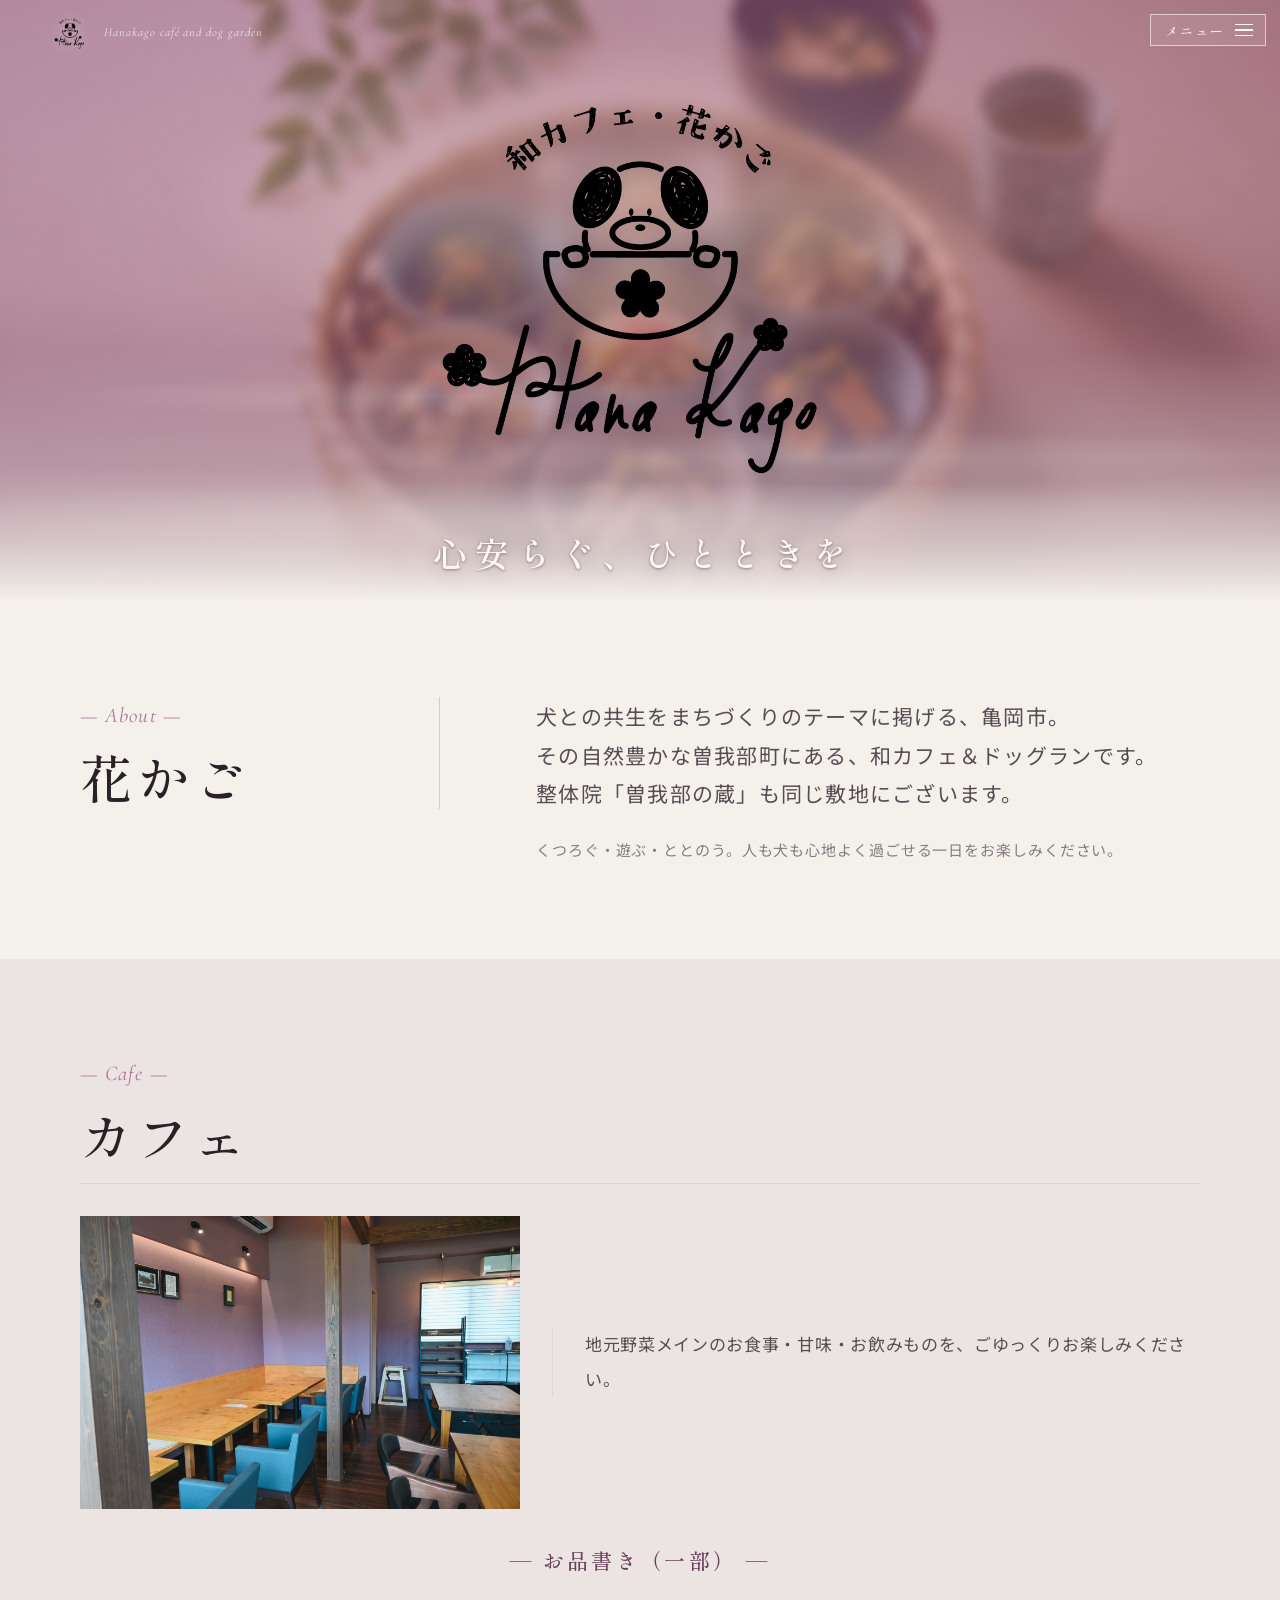
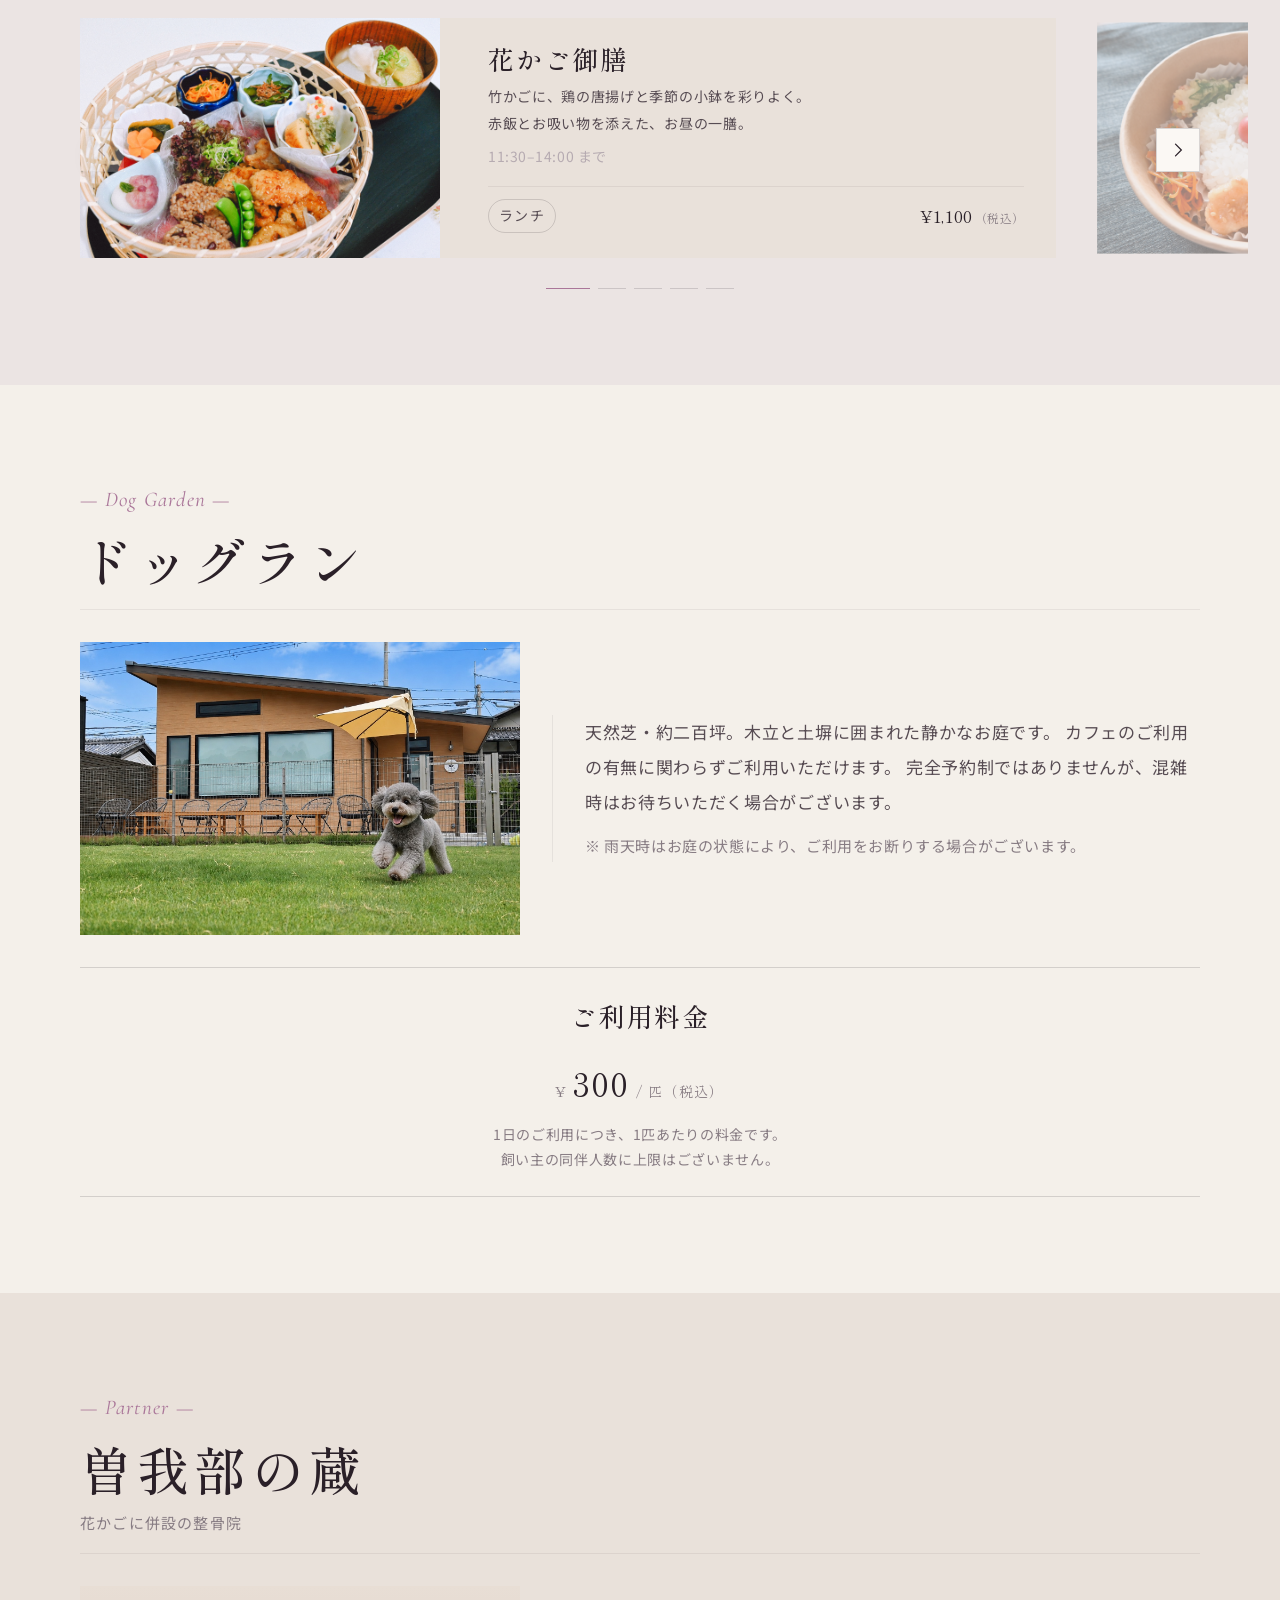
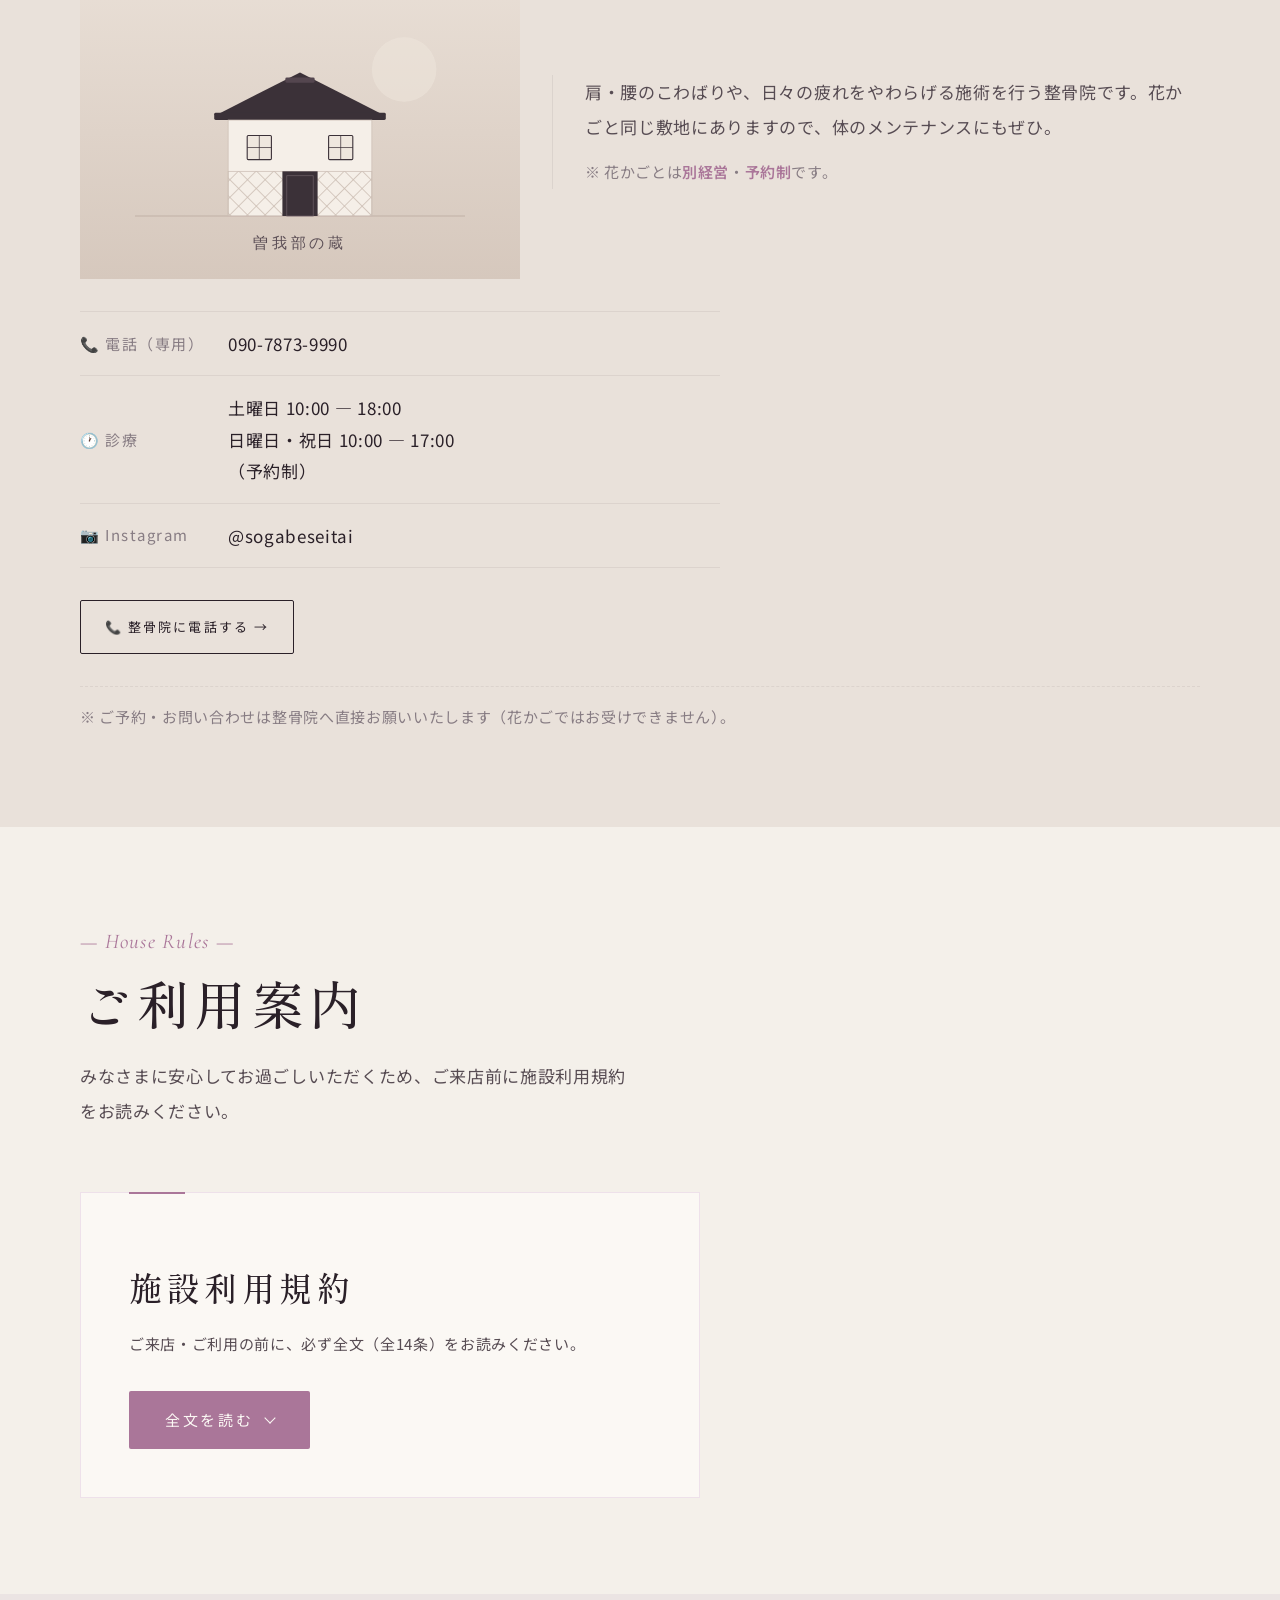
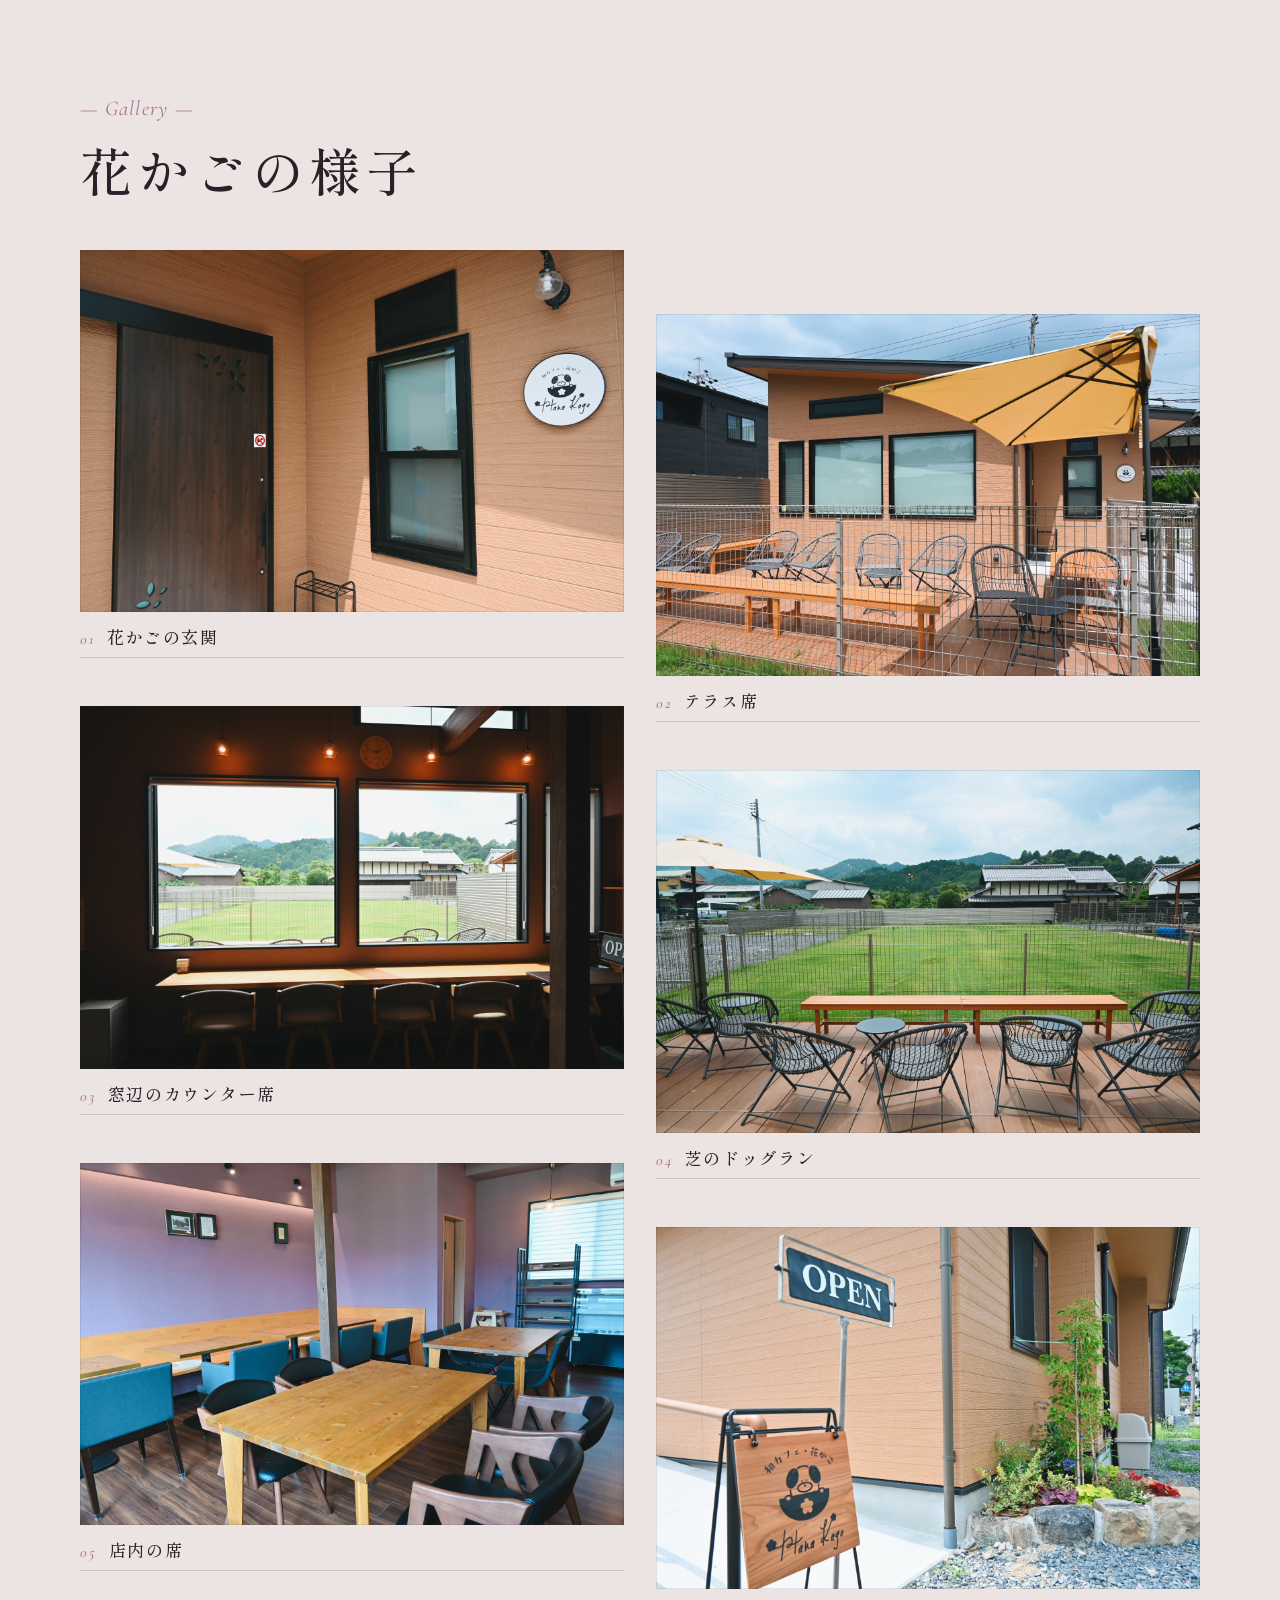
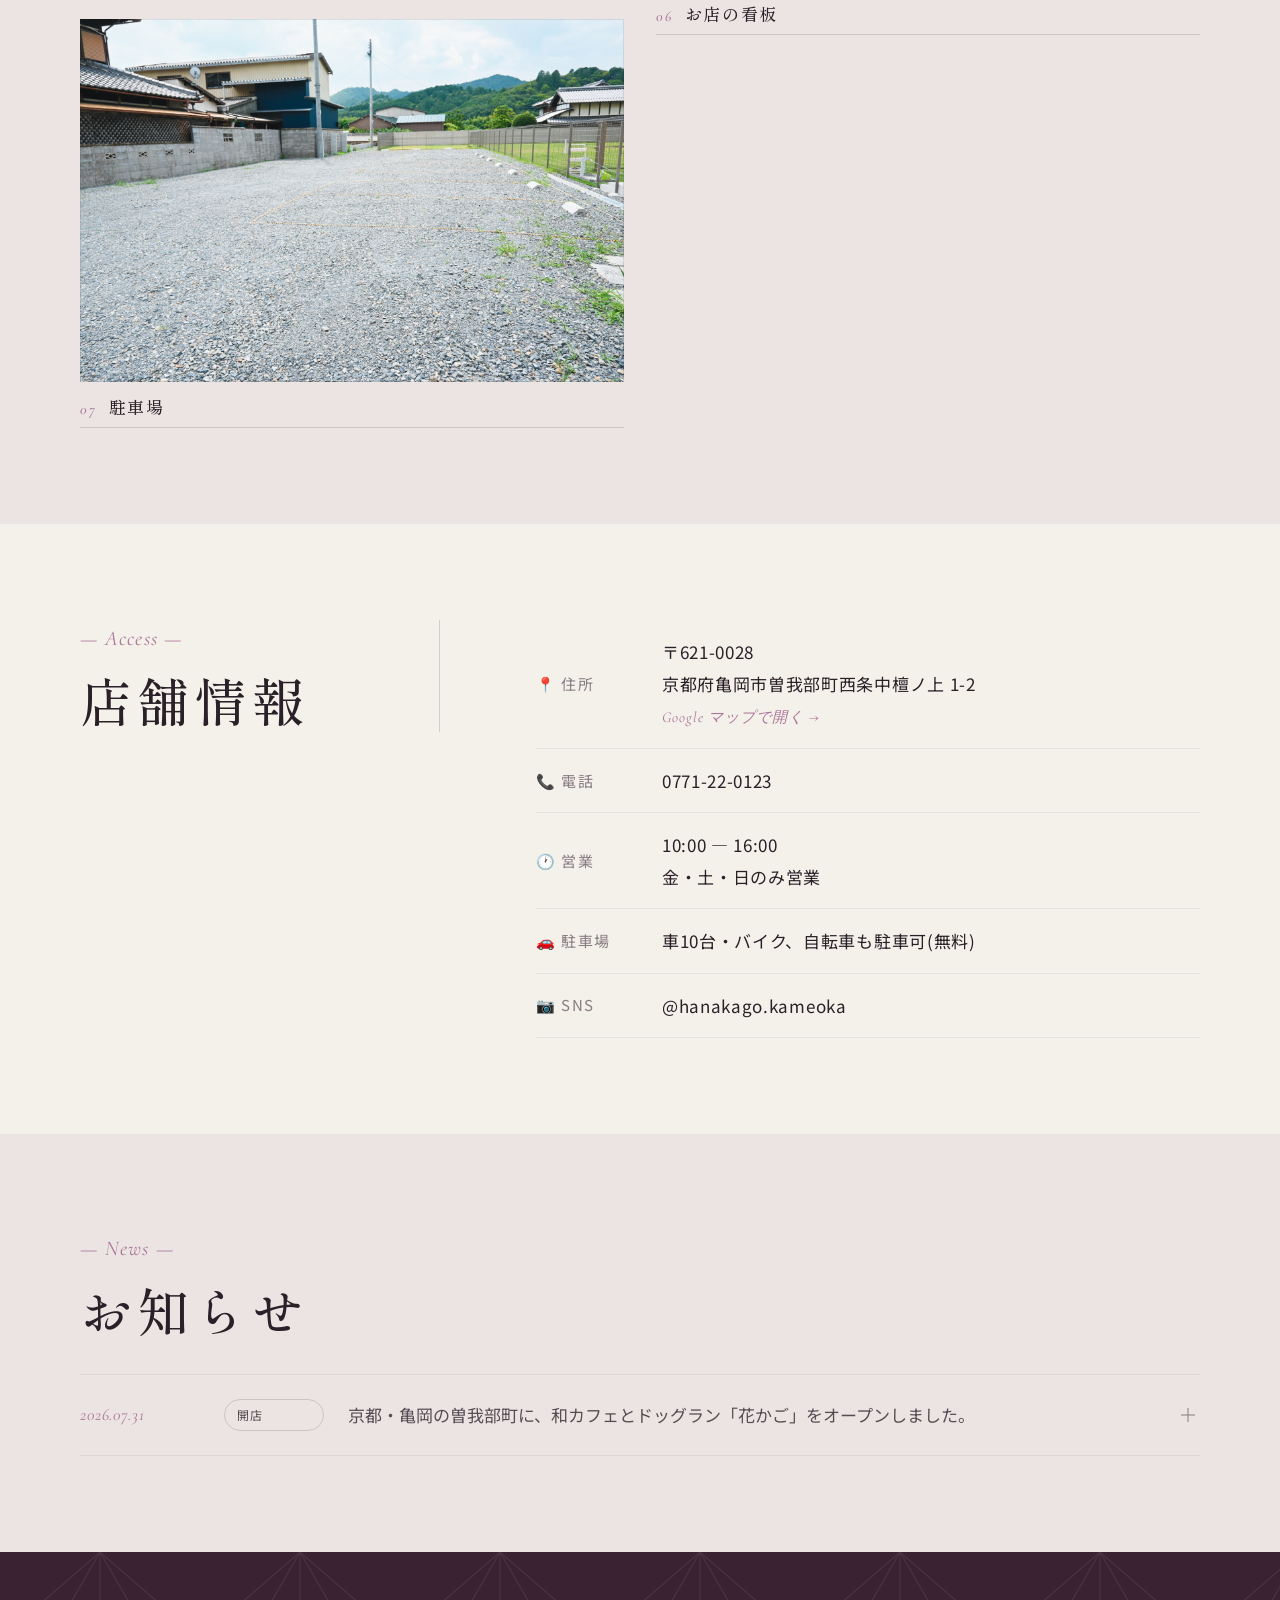
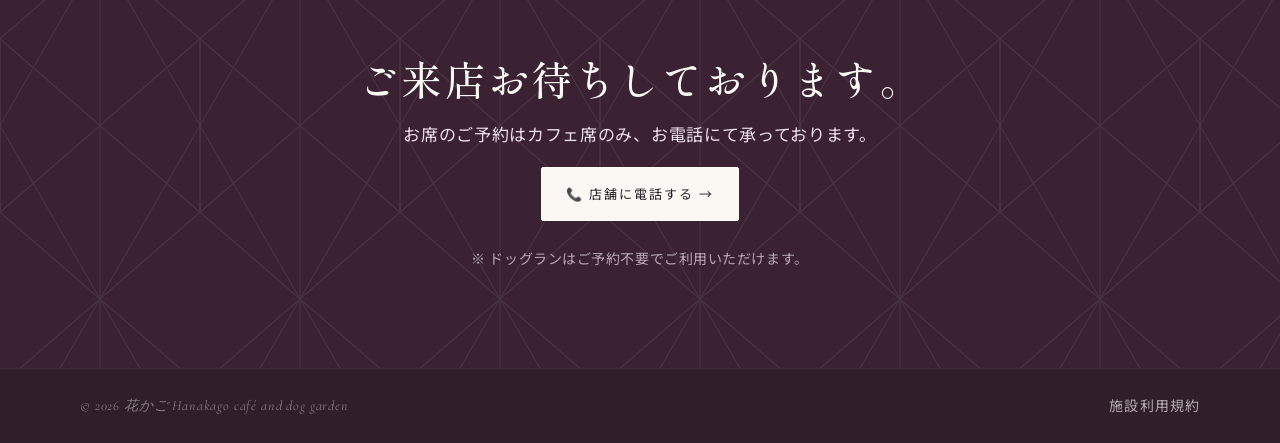
==== commit 41d06347: "曽我部の蔵の診療日時を確定内容に更新 「予約制（診療日・時間は準備中）」を、土曜日10:00—18:00／日曜日・祝日10:00—17:00（予約制）に差し替え。 時刻表記は店舗情報の営業時間と同じ形" ====
--- a/index.html
+++ b/index.html
@@ -1216,7 +1216,7 @@
 
   <!-- ============================ 併設の整骨院「曽我部の蔵」（別経営・予約制）
        花かごと同じ敷地内にある、別経営の整骨院のご案内。花かごの予約・電話とは別導線。
-       残りの【要更新】: 診療日・時間、および画像（assets/images/clinic/ に置いて src を合わせる）。
+       残りの【要更新】: 画像（assets/images/clinic/ に置いて src を合わせる）。
   -->
   <section class="hk-clinic" id="seikotsuin">
     <div class="hk-section">
@@ -1247,8 +1247,7 @@
             </div>
             <div class="hk-clinic__row">
               <dt>🕐 診療</dt>
-              <!-- 【要更新】診療日・時間・予約方法を記載 -->
-              <dd>予約制（診療日・時間は準備中）</dd>
+              <dd>土曜日 10:00 — 18:00<br>日曜日・祝日 10:00 — 17:00<br>（予約制）</dd>
             </div>
             <div class="hk-clinic__row">
               <dt>📷 Instagram</dt>
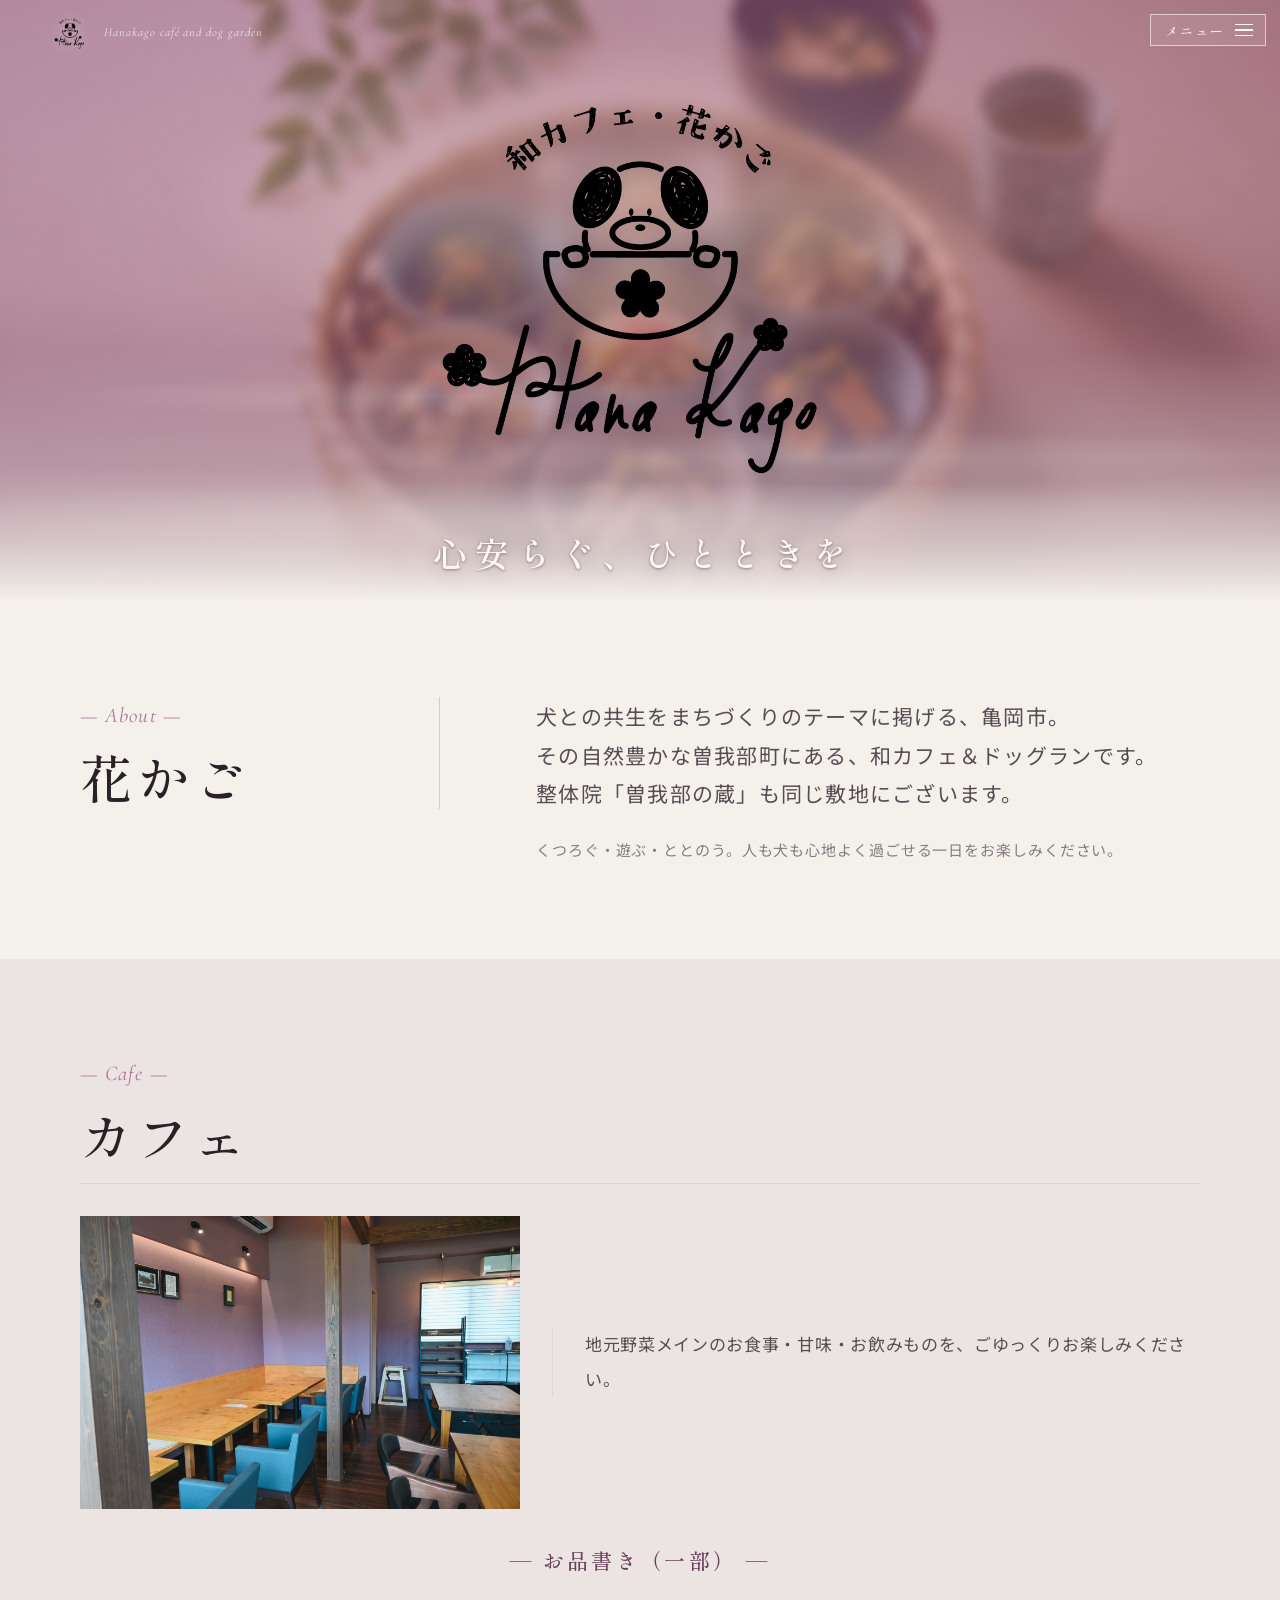
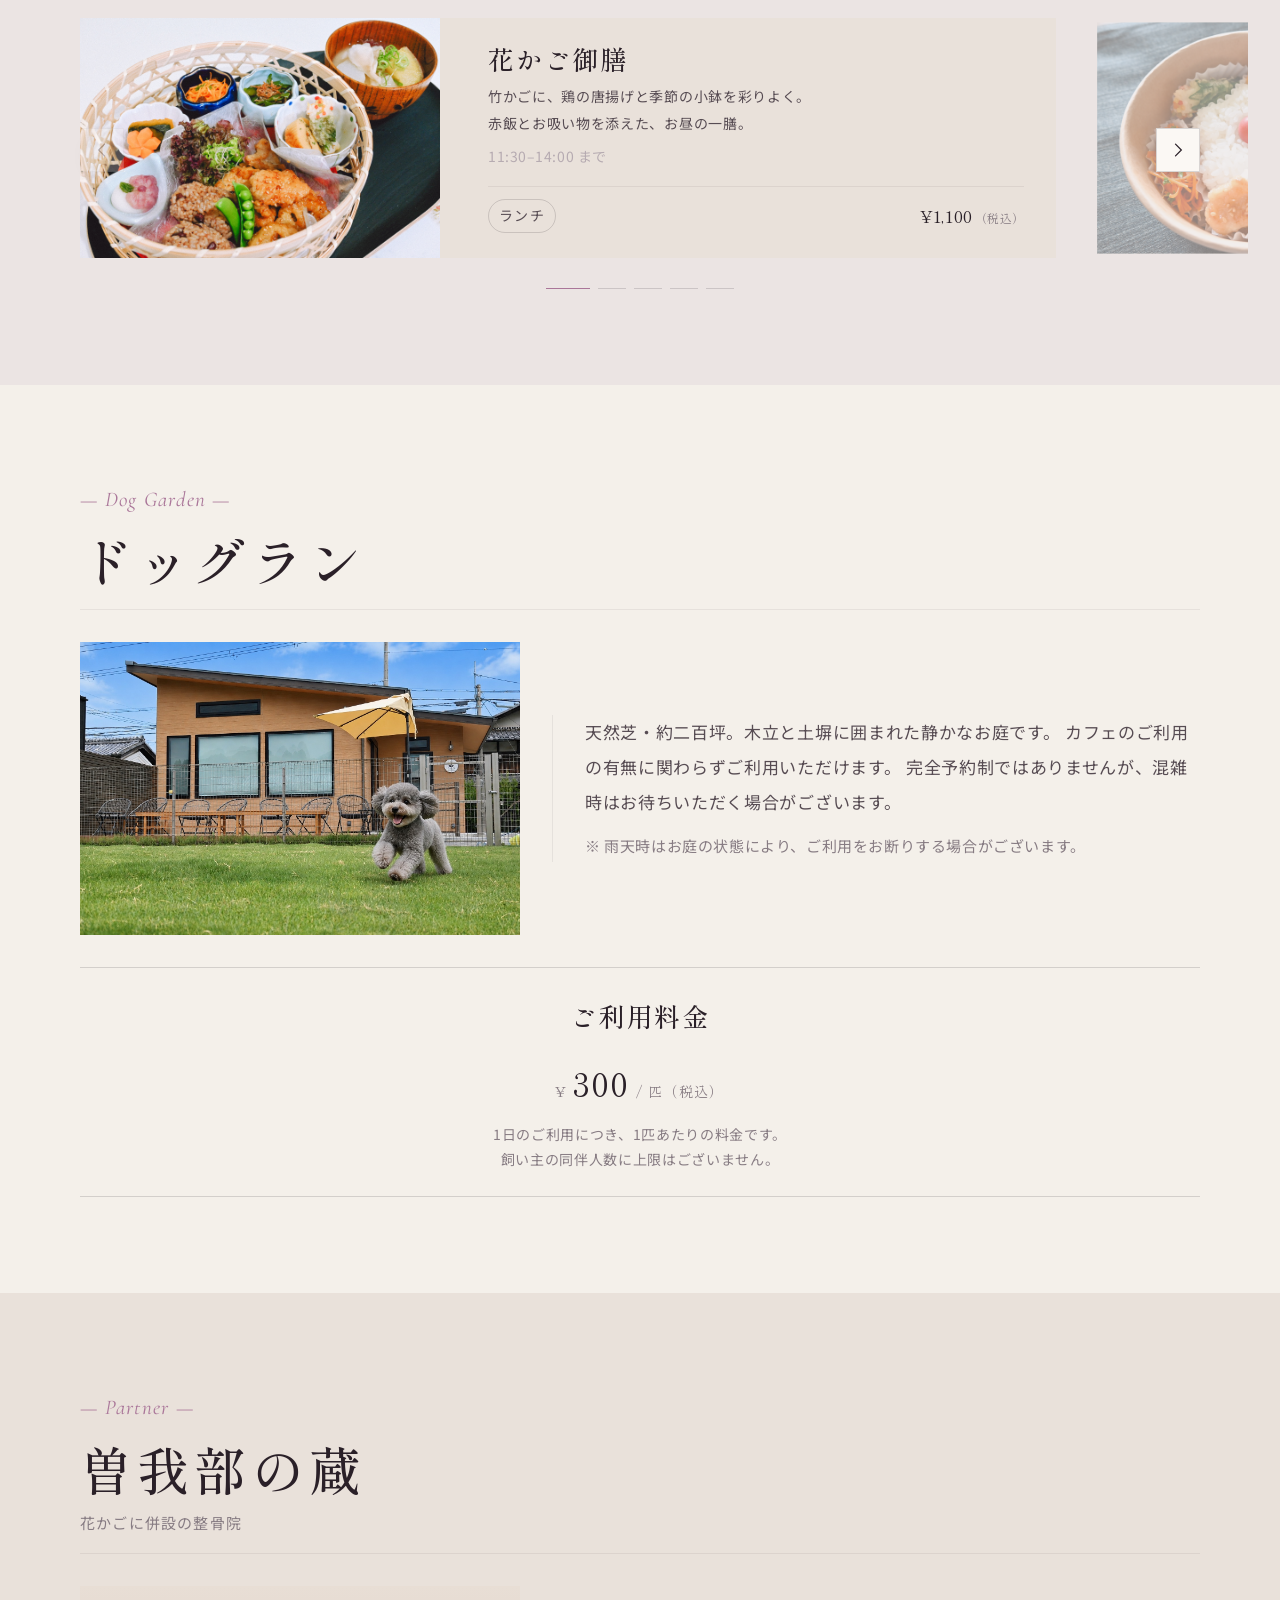
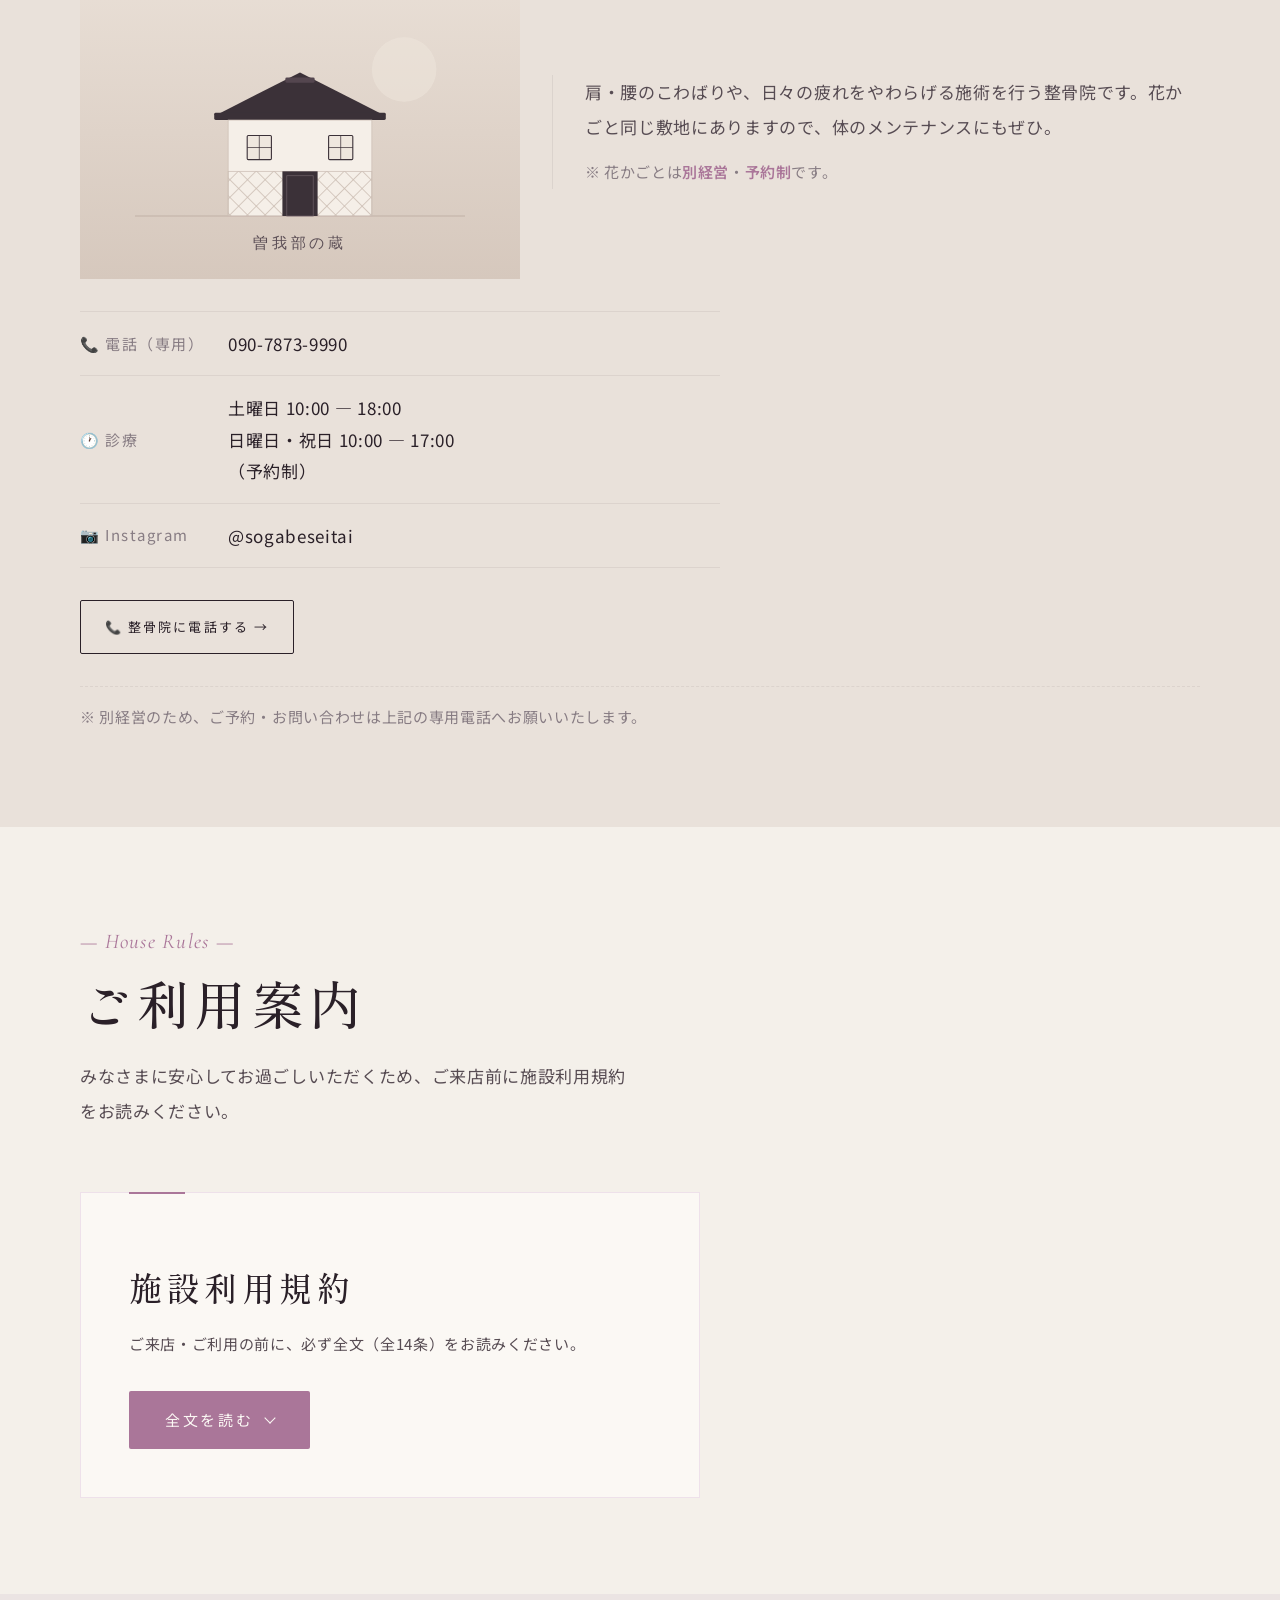
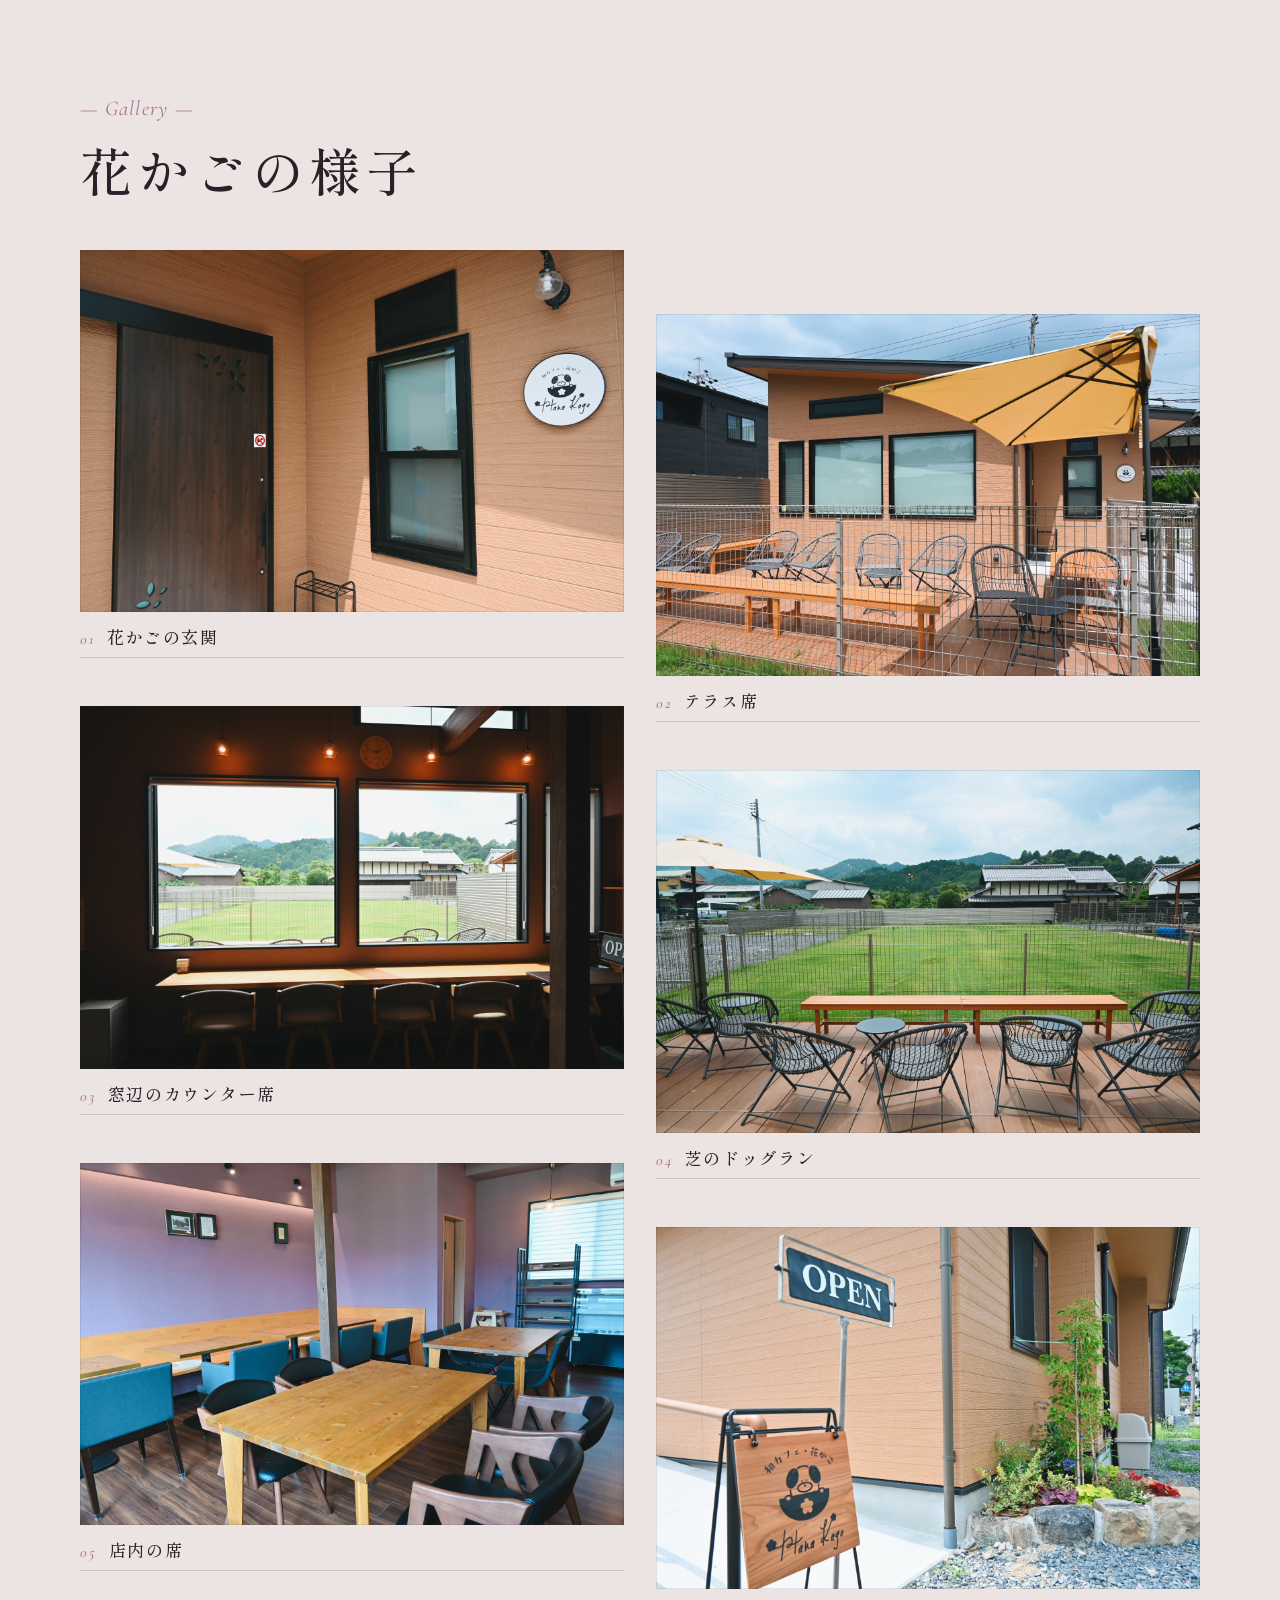
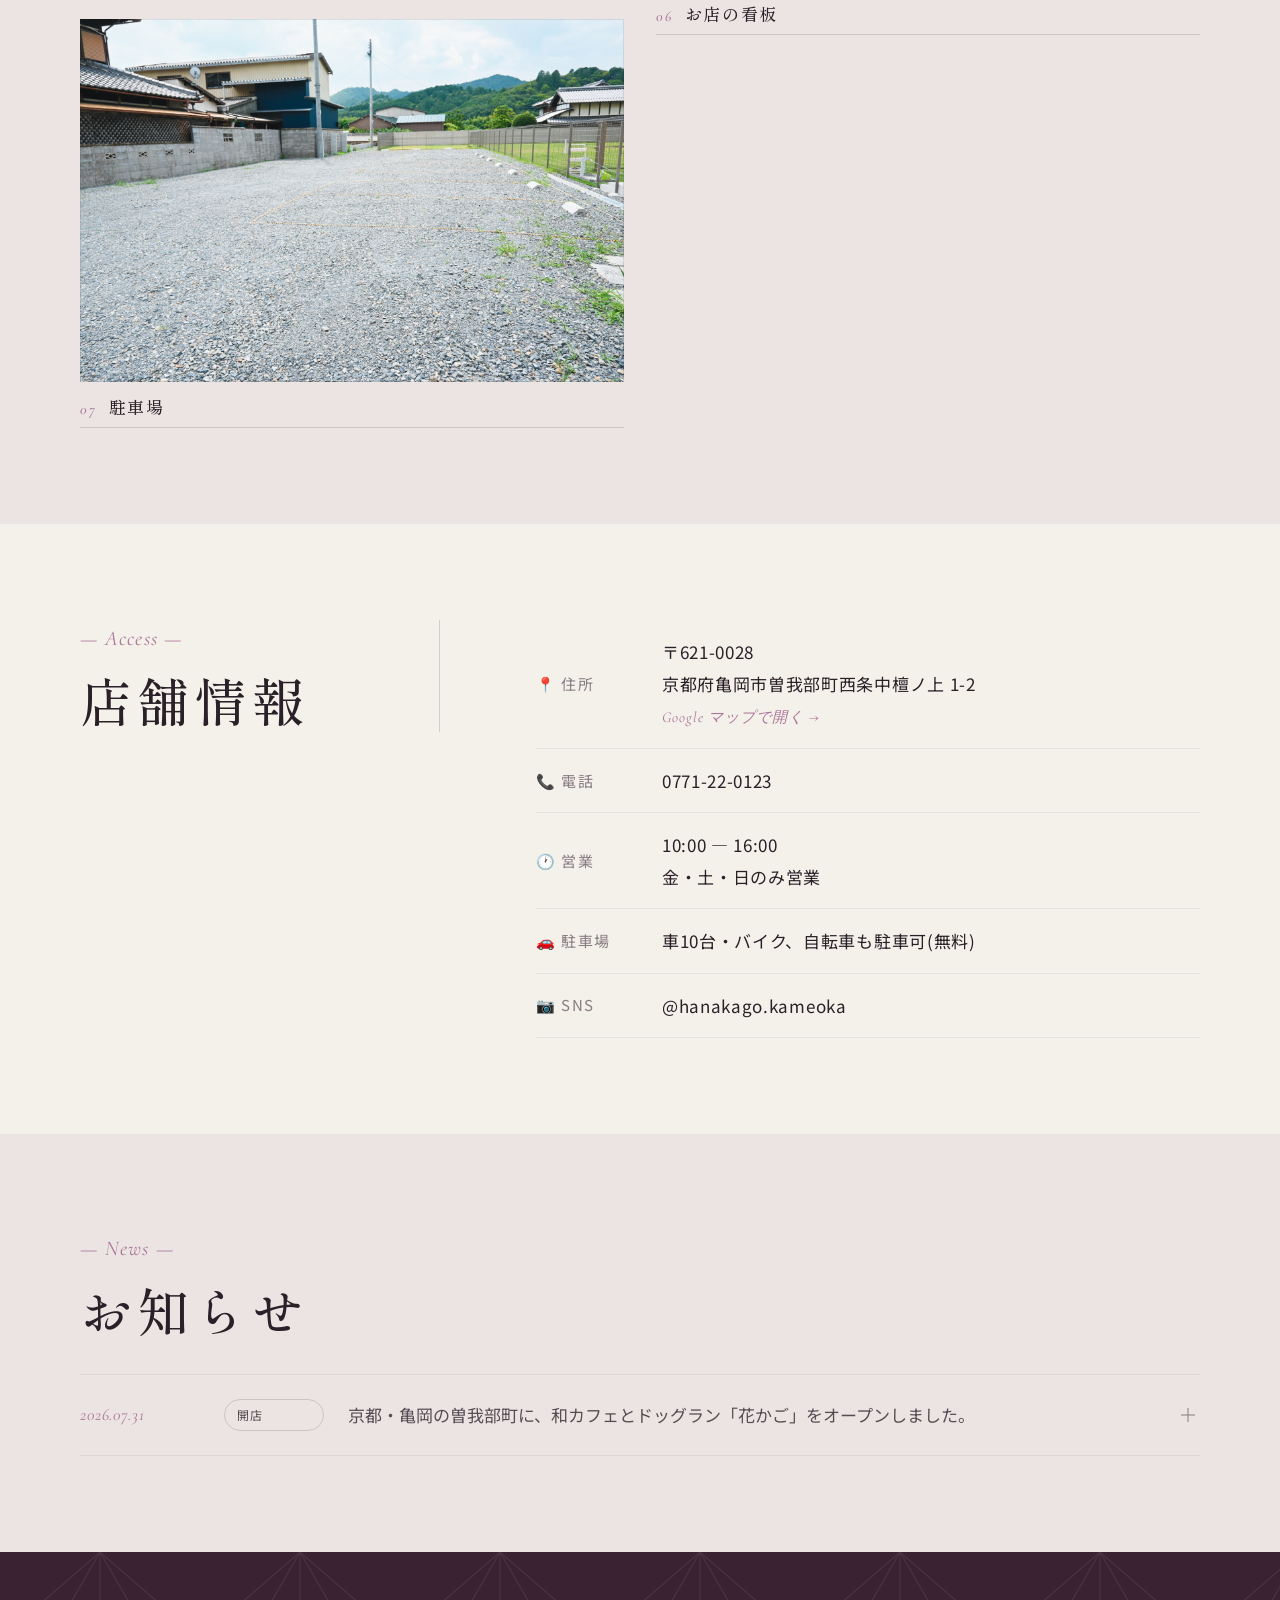
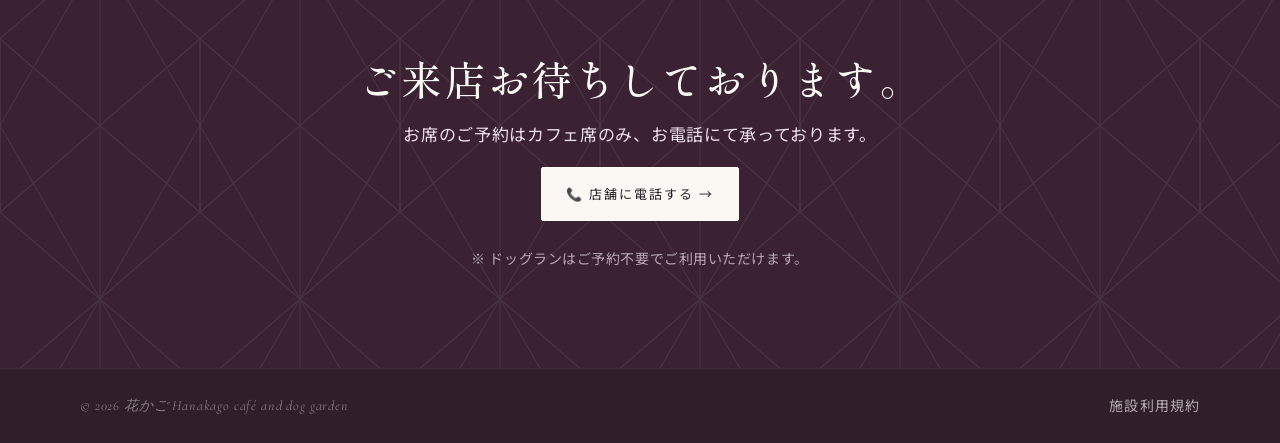
==== commit 460088f1: "曽我部の蔵の注記文を肯定形に整理 「整骨院へ直接お願いいたします（花かごではお受けできません）」を 「別経営のため、ご予約・お問い合わせは上記の専用電話へお願いいたします」に変更。 指示先を直上の専用" ====
--- a/index.html
+++ b/index.html
@@ -1260,7 +1260,7 @@
           </div>
 
           <p class="hk-clinic__notes">
-            ※ ご予約・お問い合わせは整骨院へ直接お願いいたします（花かごではお受けできません）。
+            ※ 別経営のため、ご予約・お問い合わせは上記の専用電話へお願いいたします。
           </p>
         </div>
       </div>
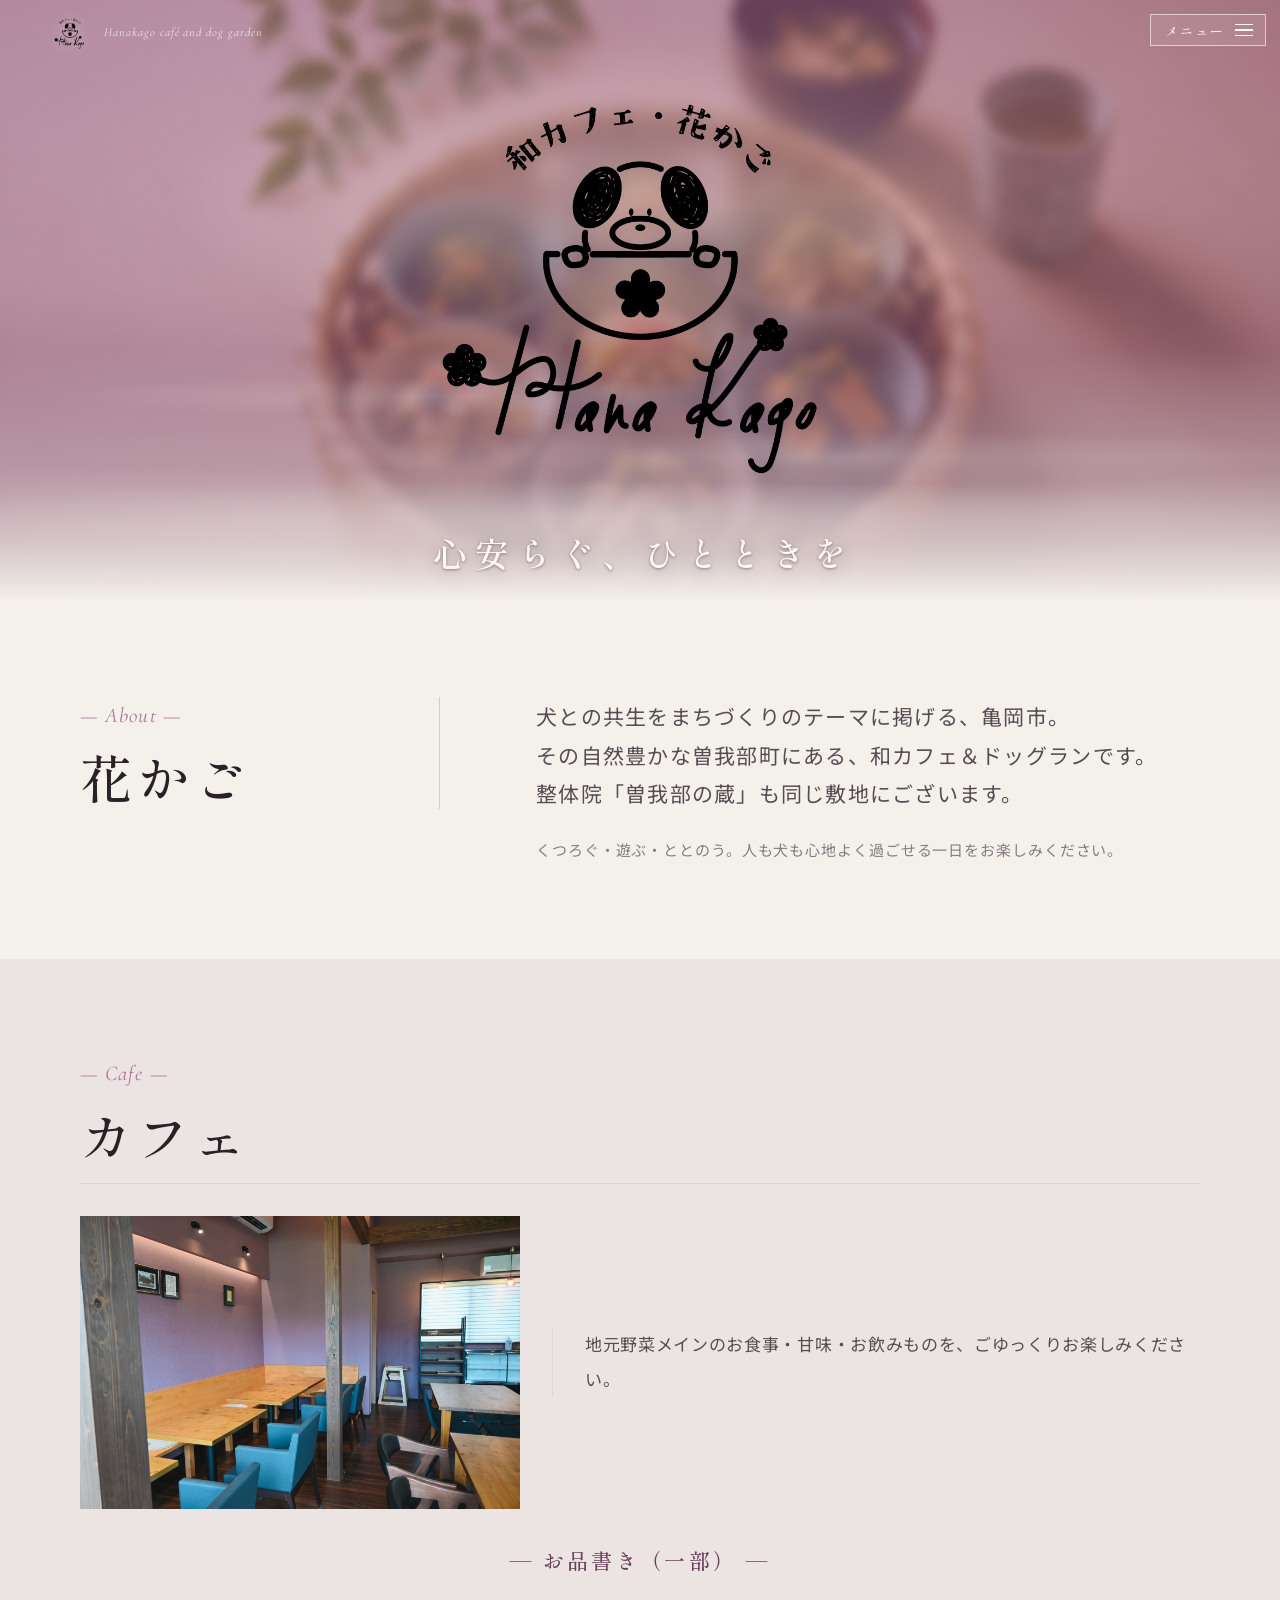
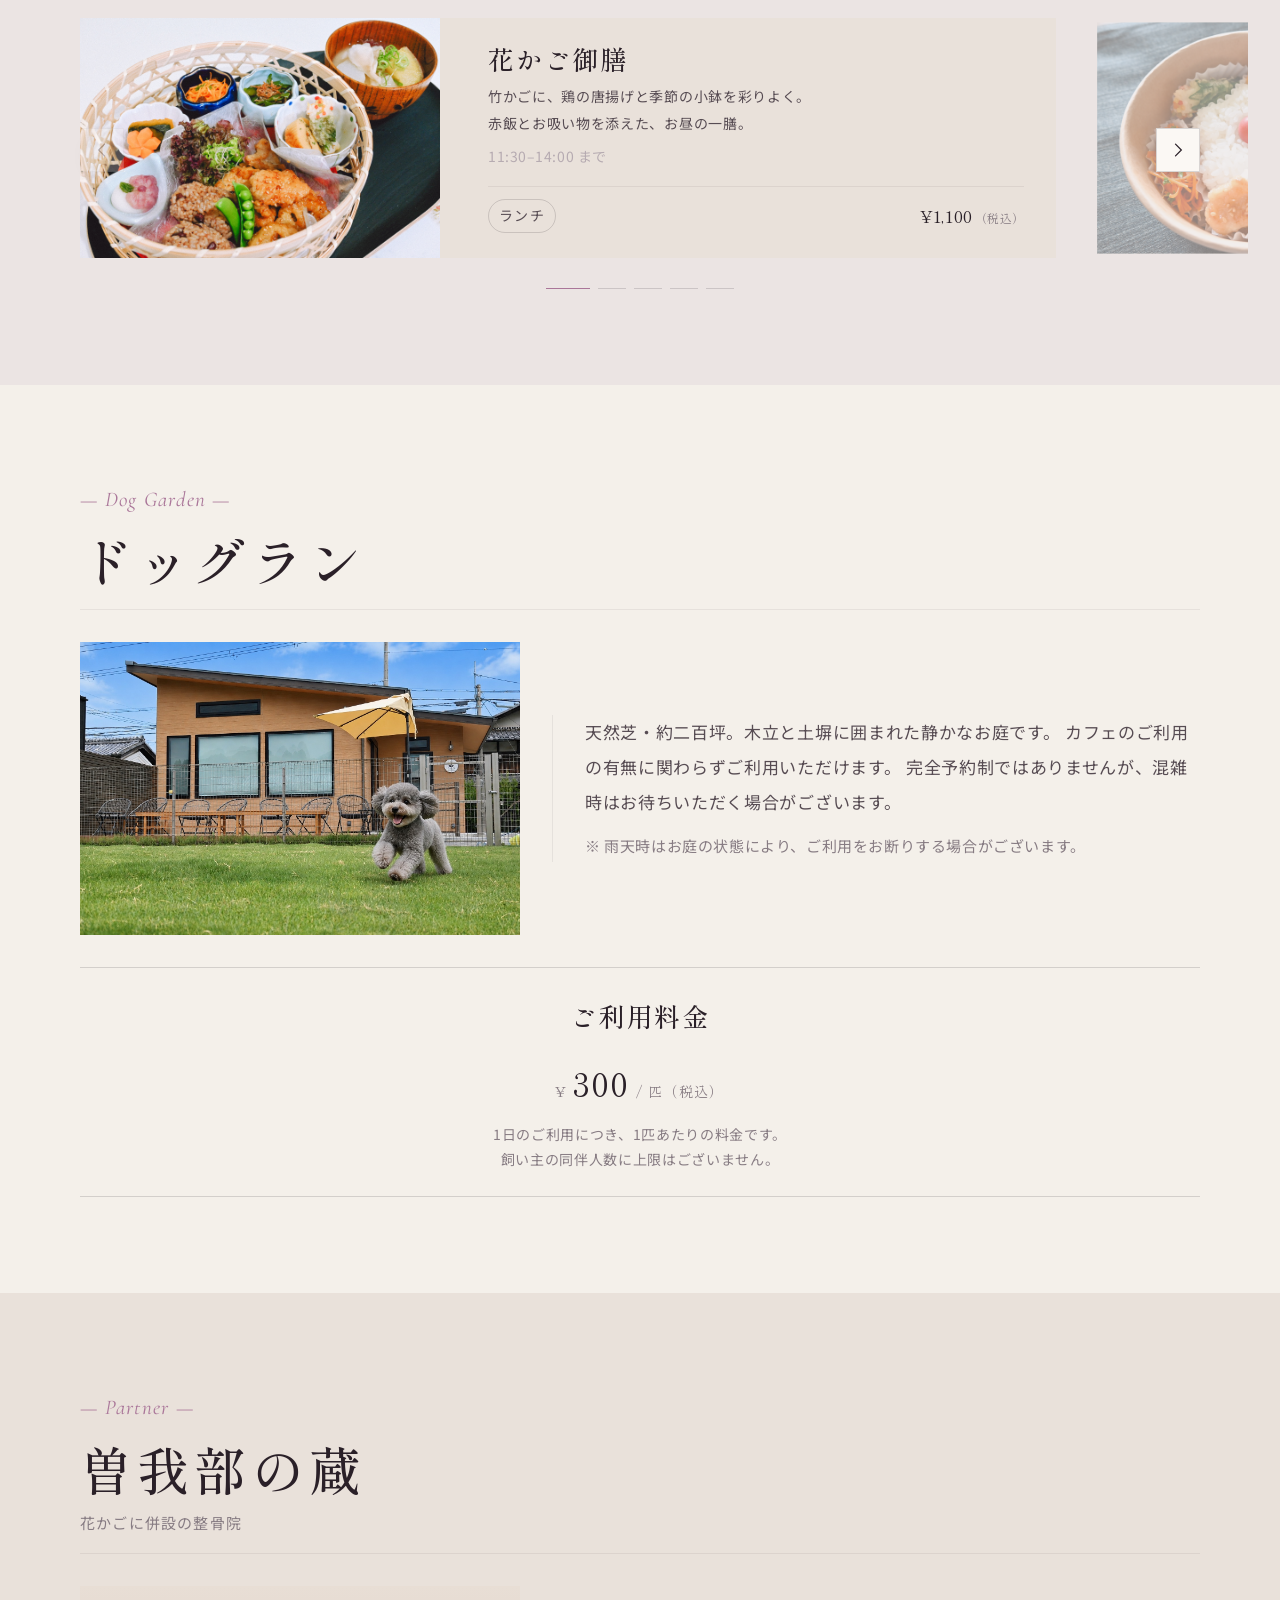
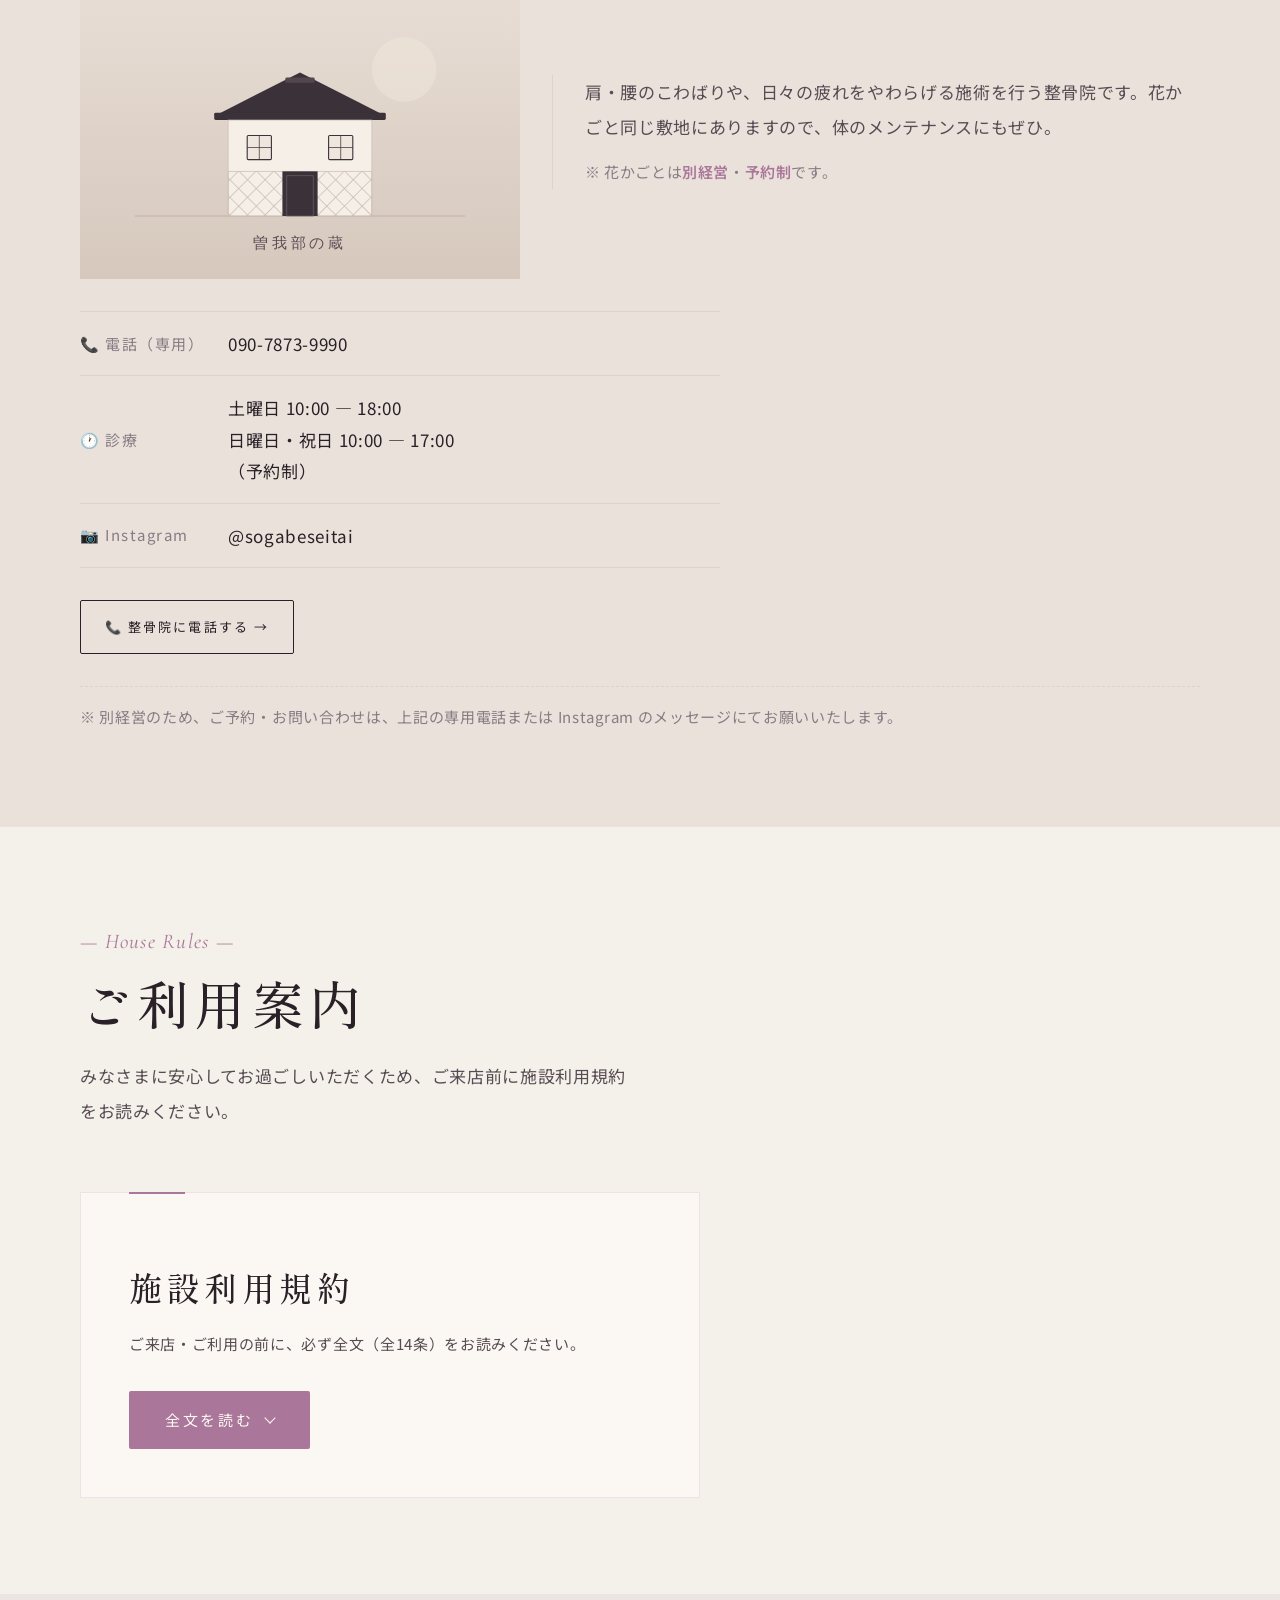
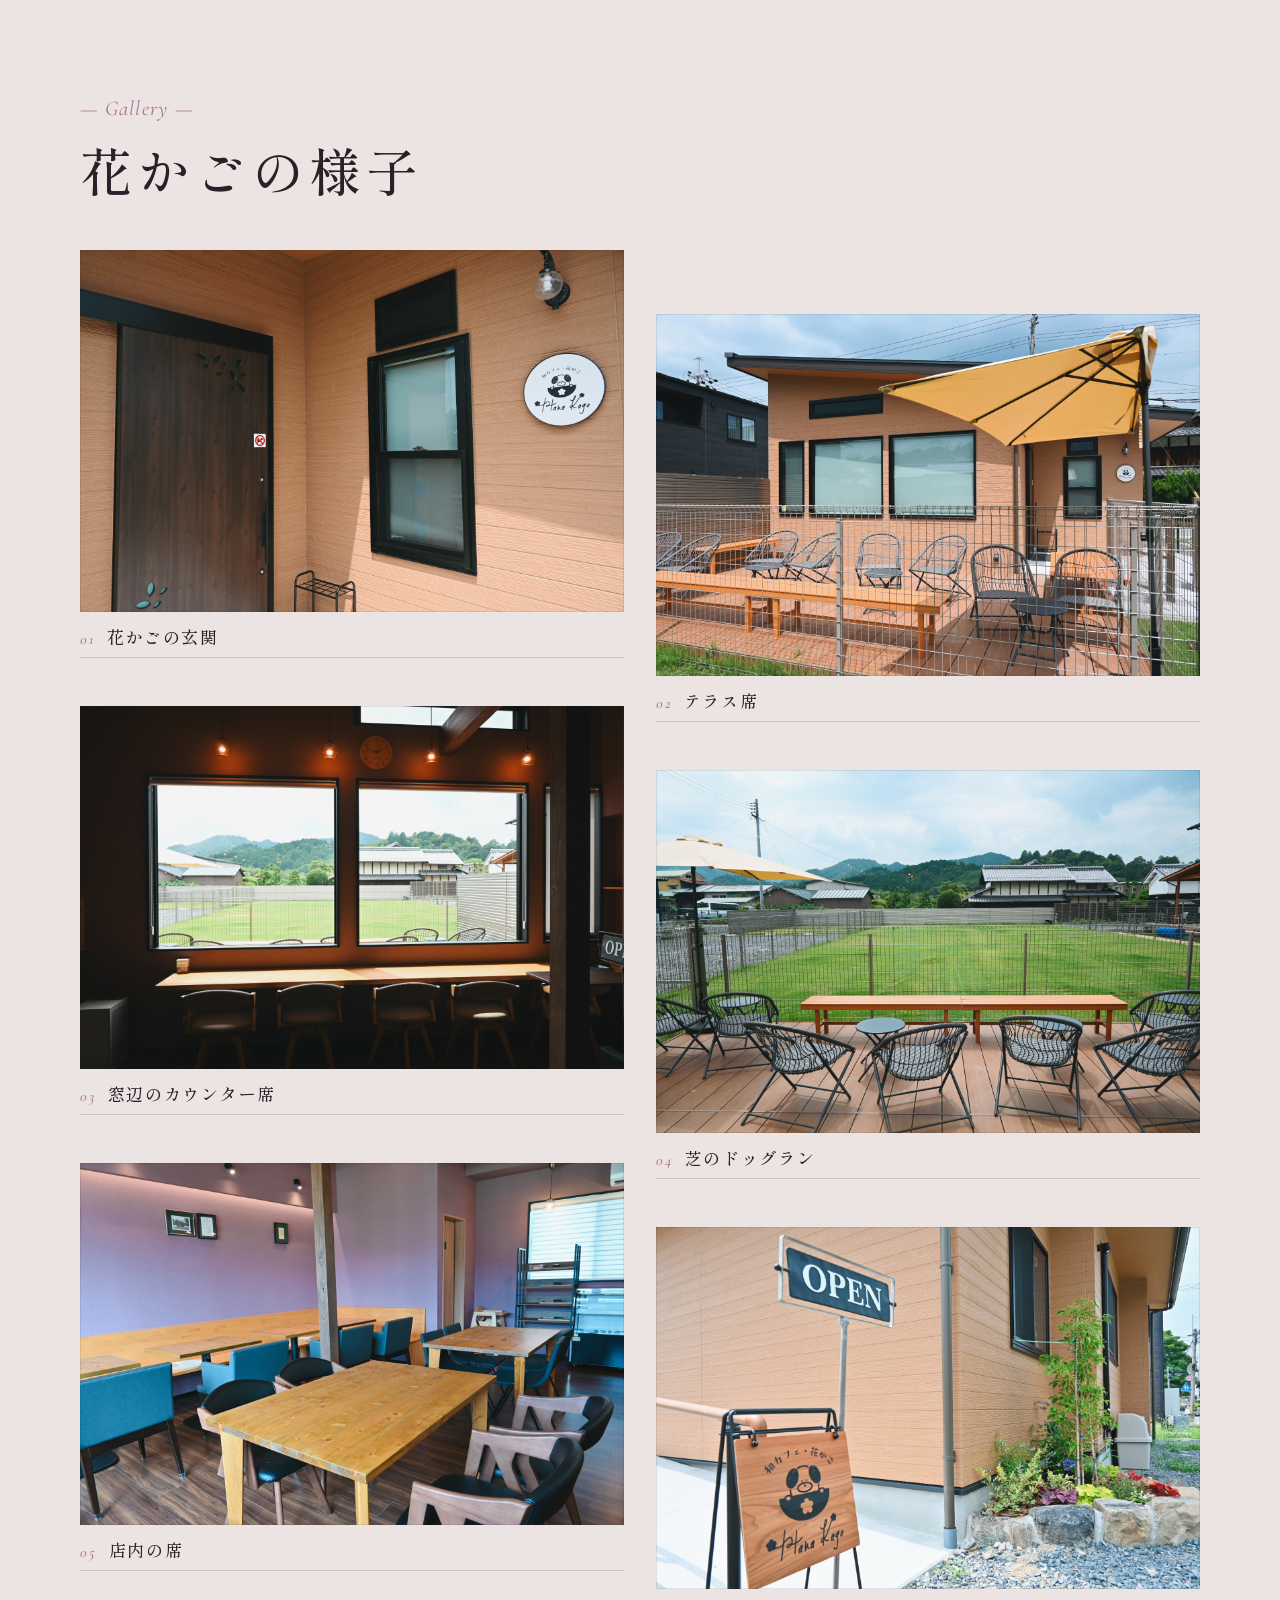
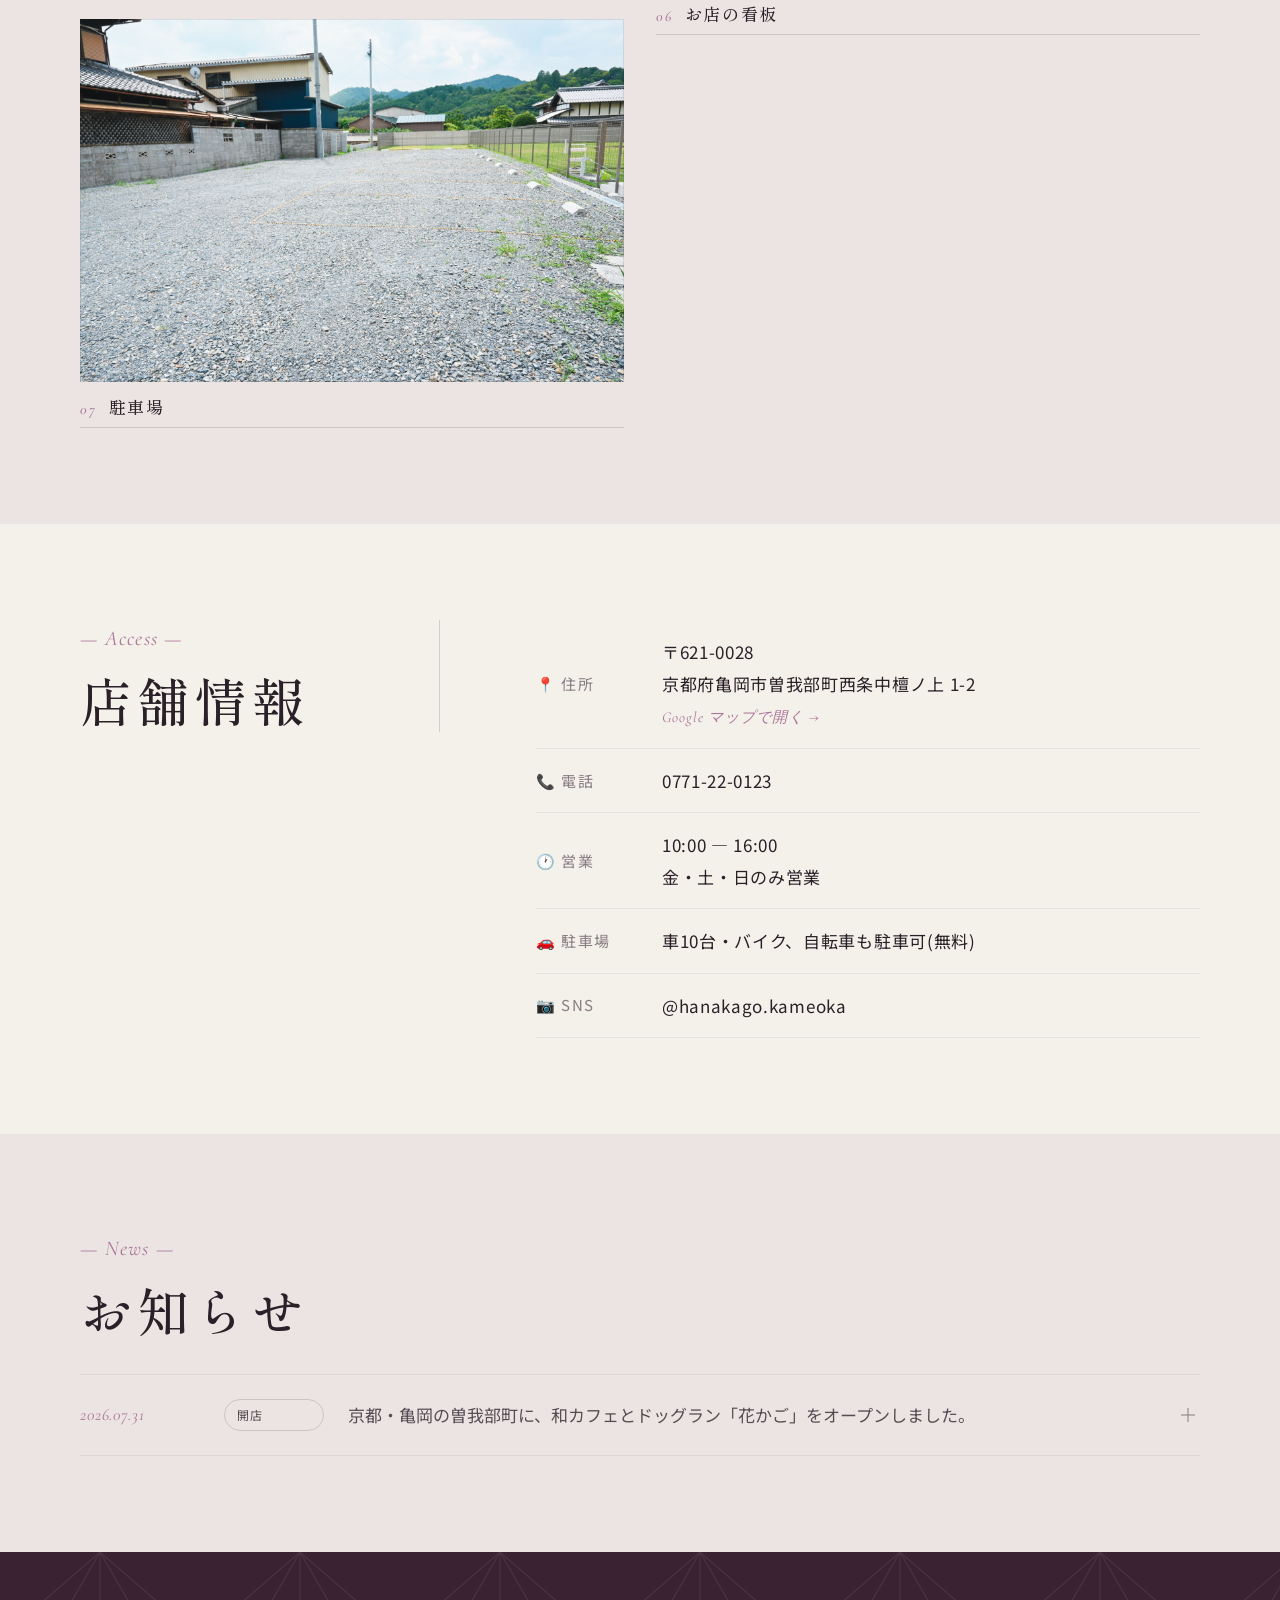
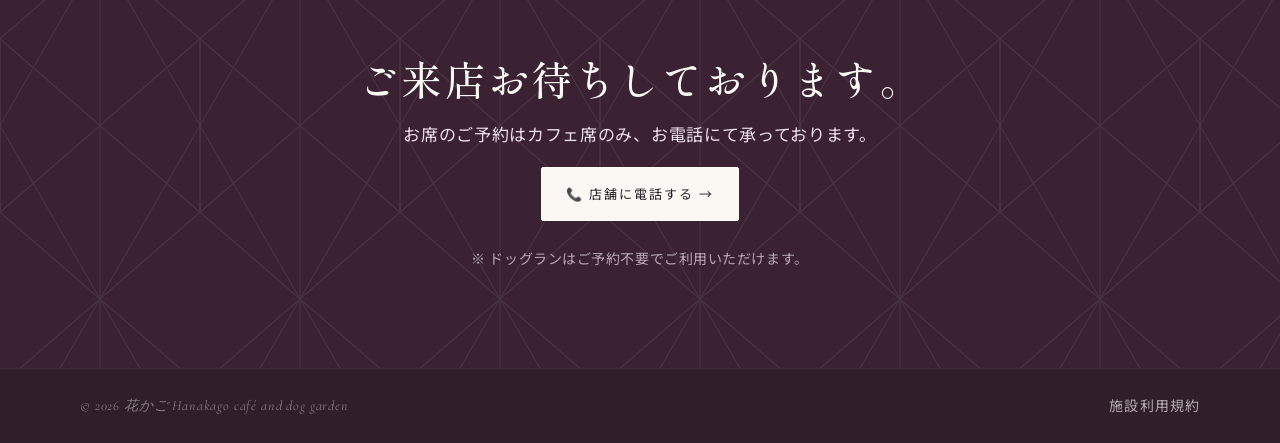
==== commit b7a43360: "曽我部の蔵の予約窓口にInstagramのメッセージを追記 注記文を「上記の専用電話または Instagram のメッセージにてお願いいたします」に更新。  Co-Authored-By: Claud" ====
--- a/index.html
+++ b/index.html
@@ -1260,7 +1260,7 @@
           </div>
 
           <p class="hk-clinic__notes">
-            ※ 別経営のため、ご予約・お問い合わせは上記の専用電話へお願いいたします。
+            ※ 別経営のため、ご予約・お問い合わせは、上記の専用電話または Instagram のメッセージにてお願いいたします。
           </p>
         </div>
       </div>
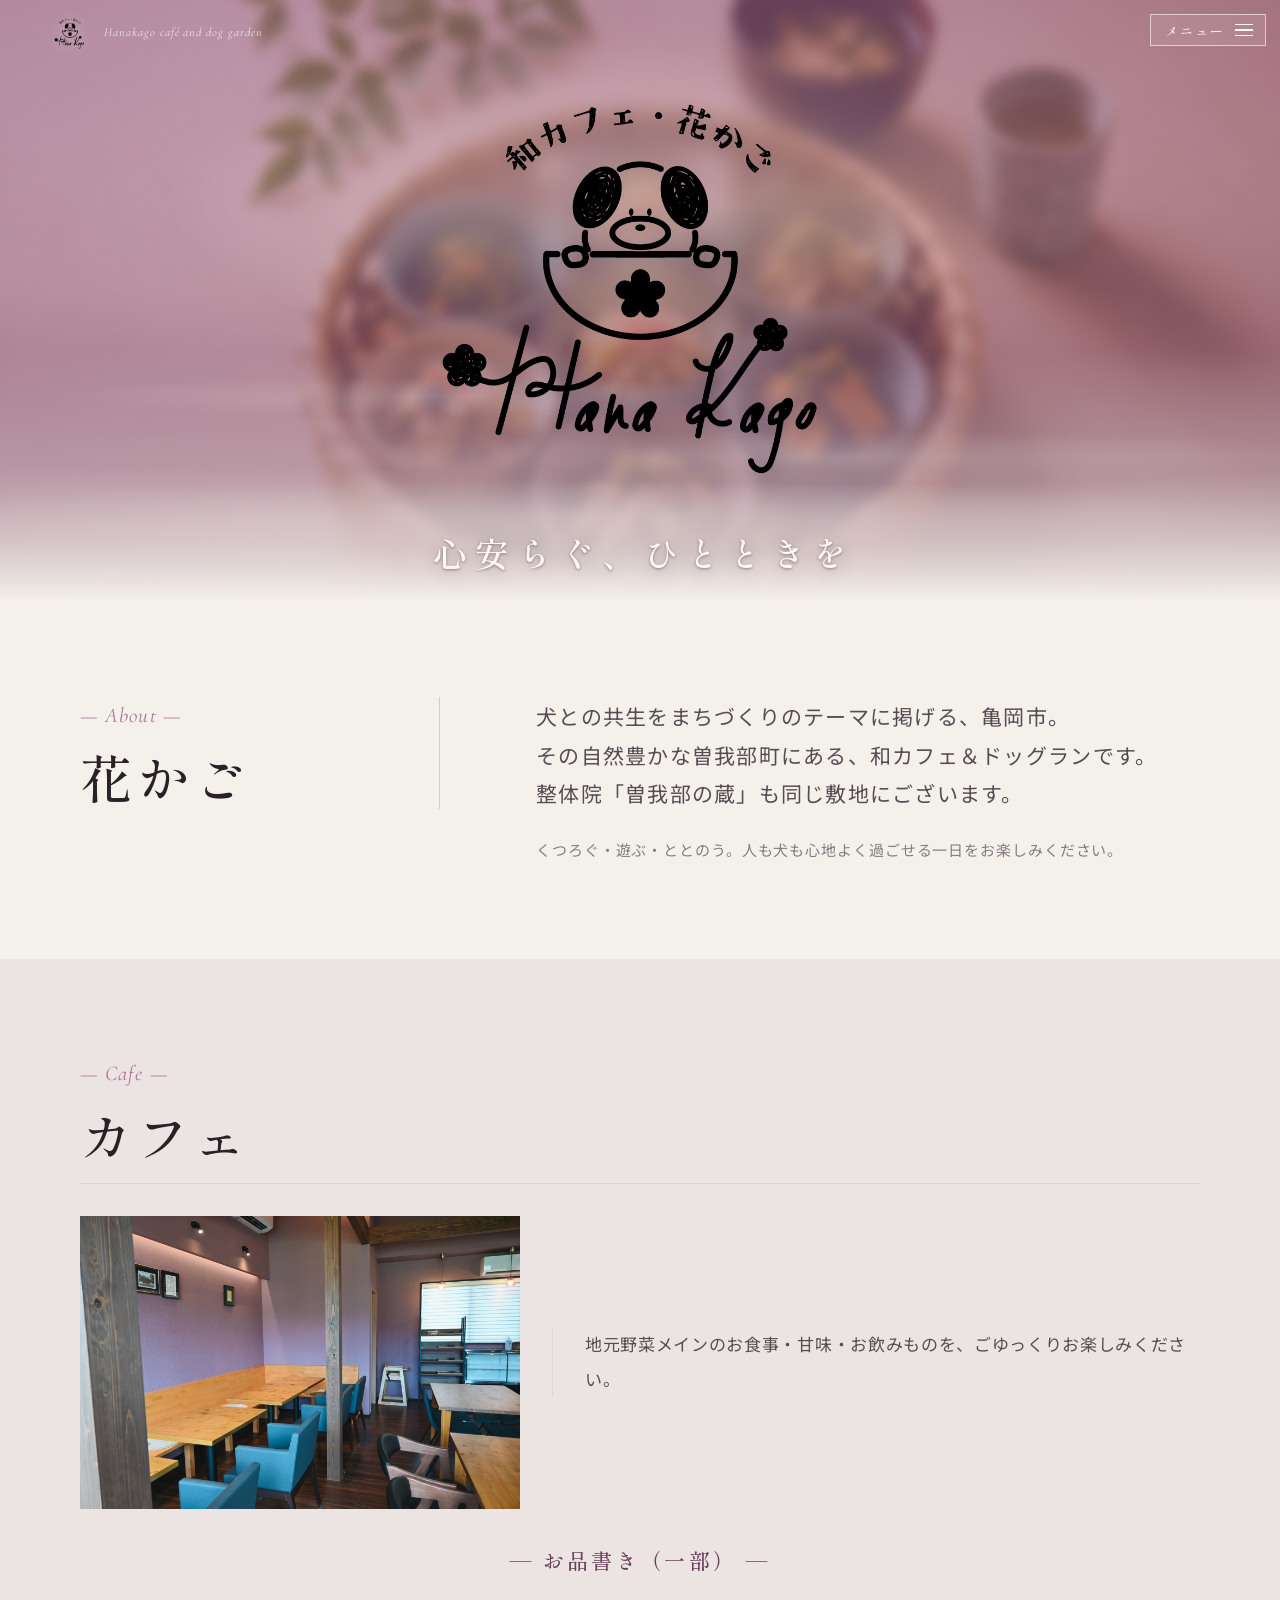
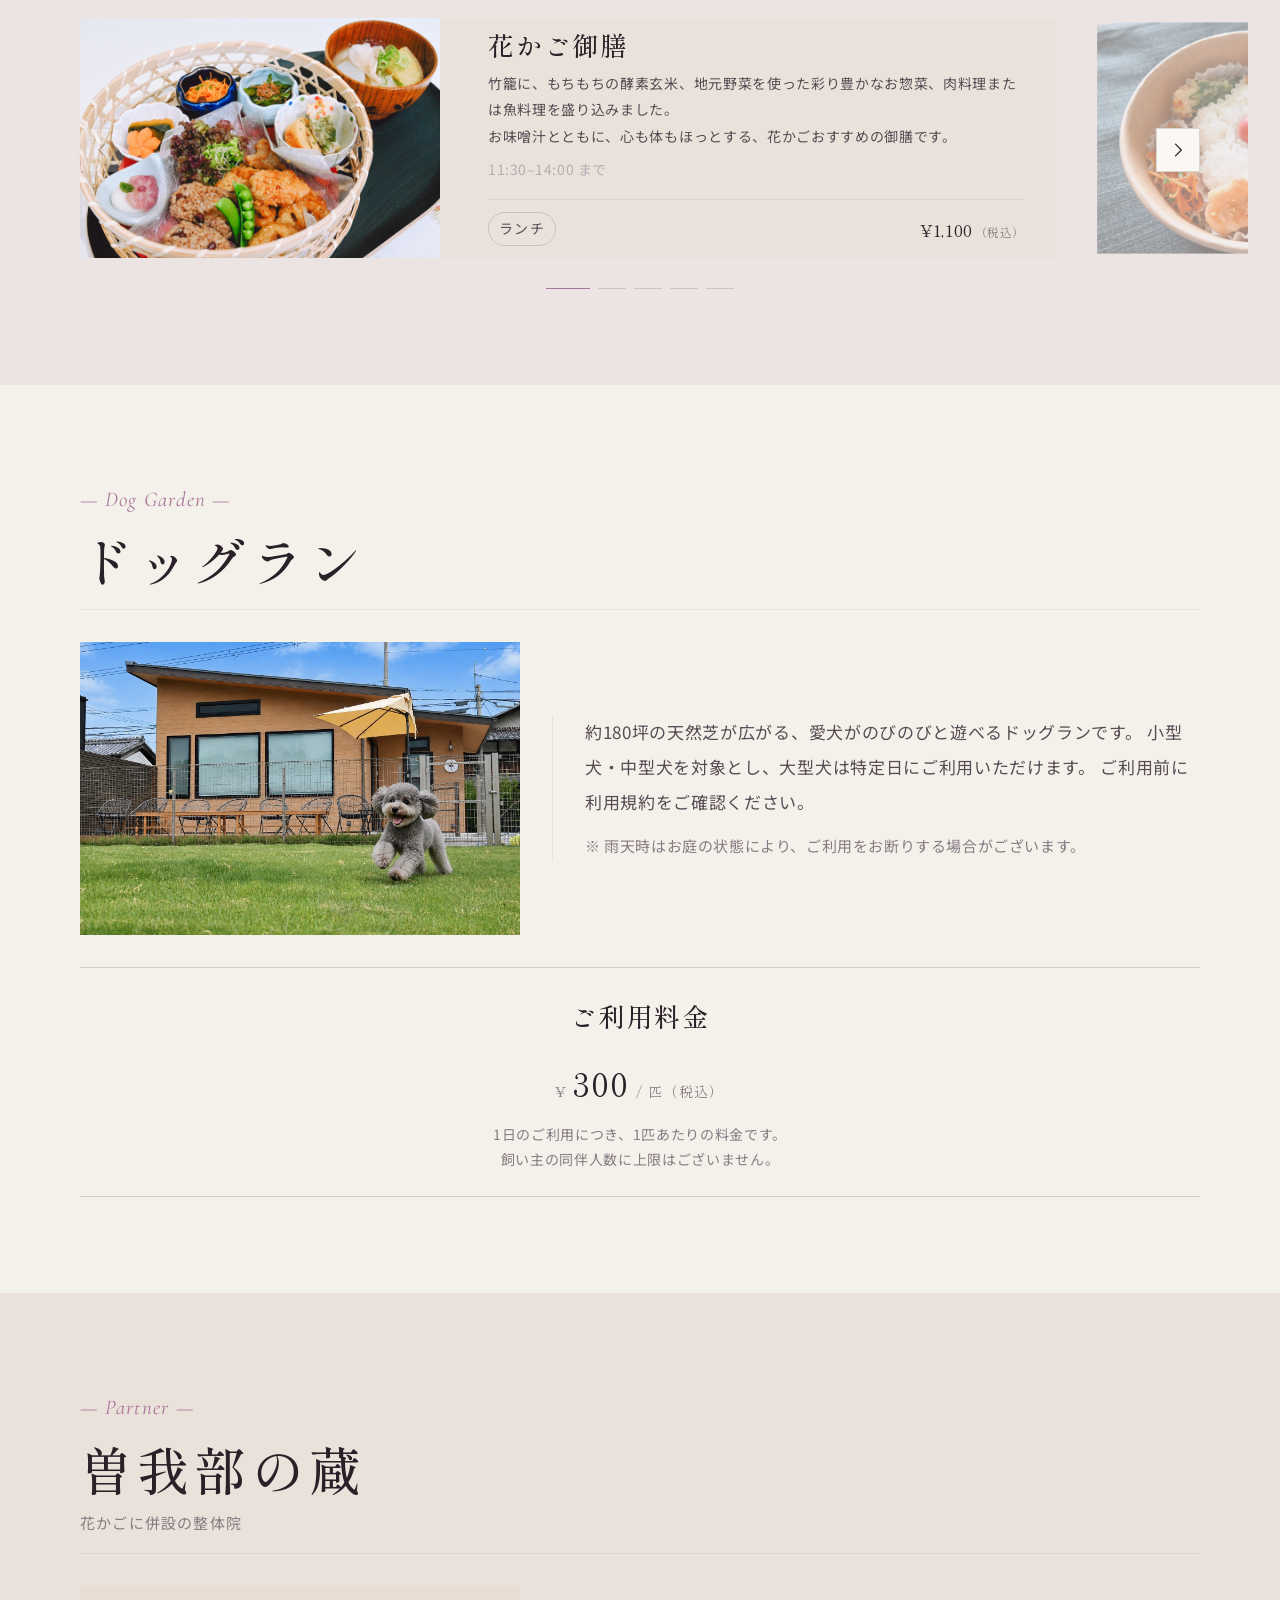
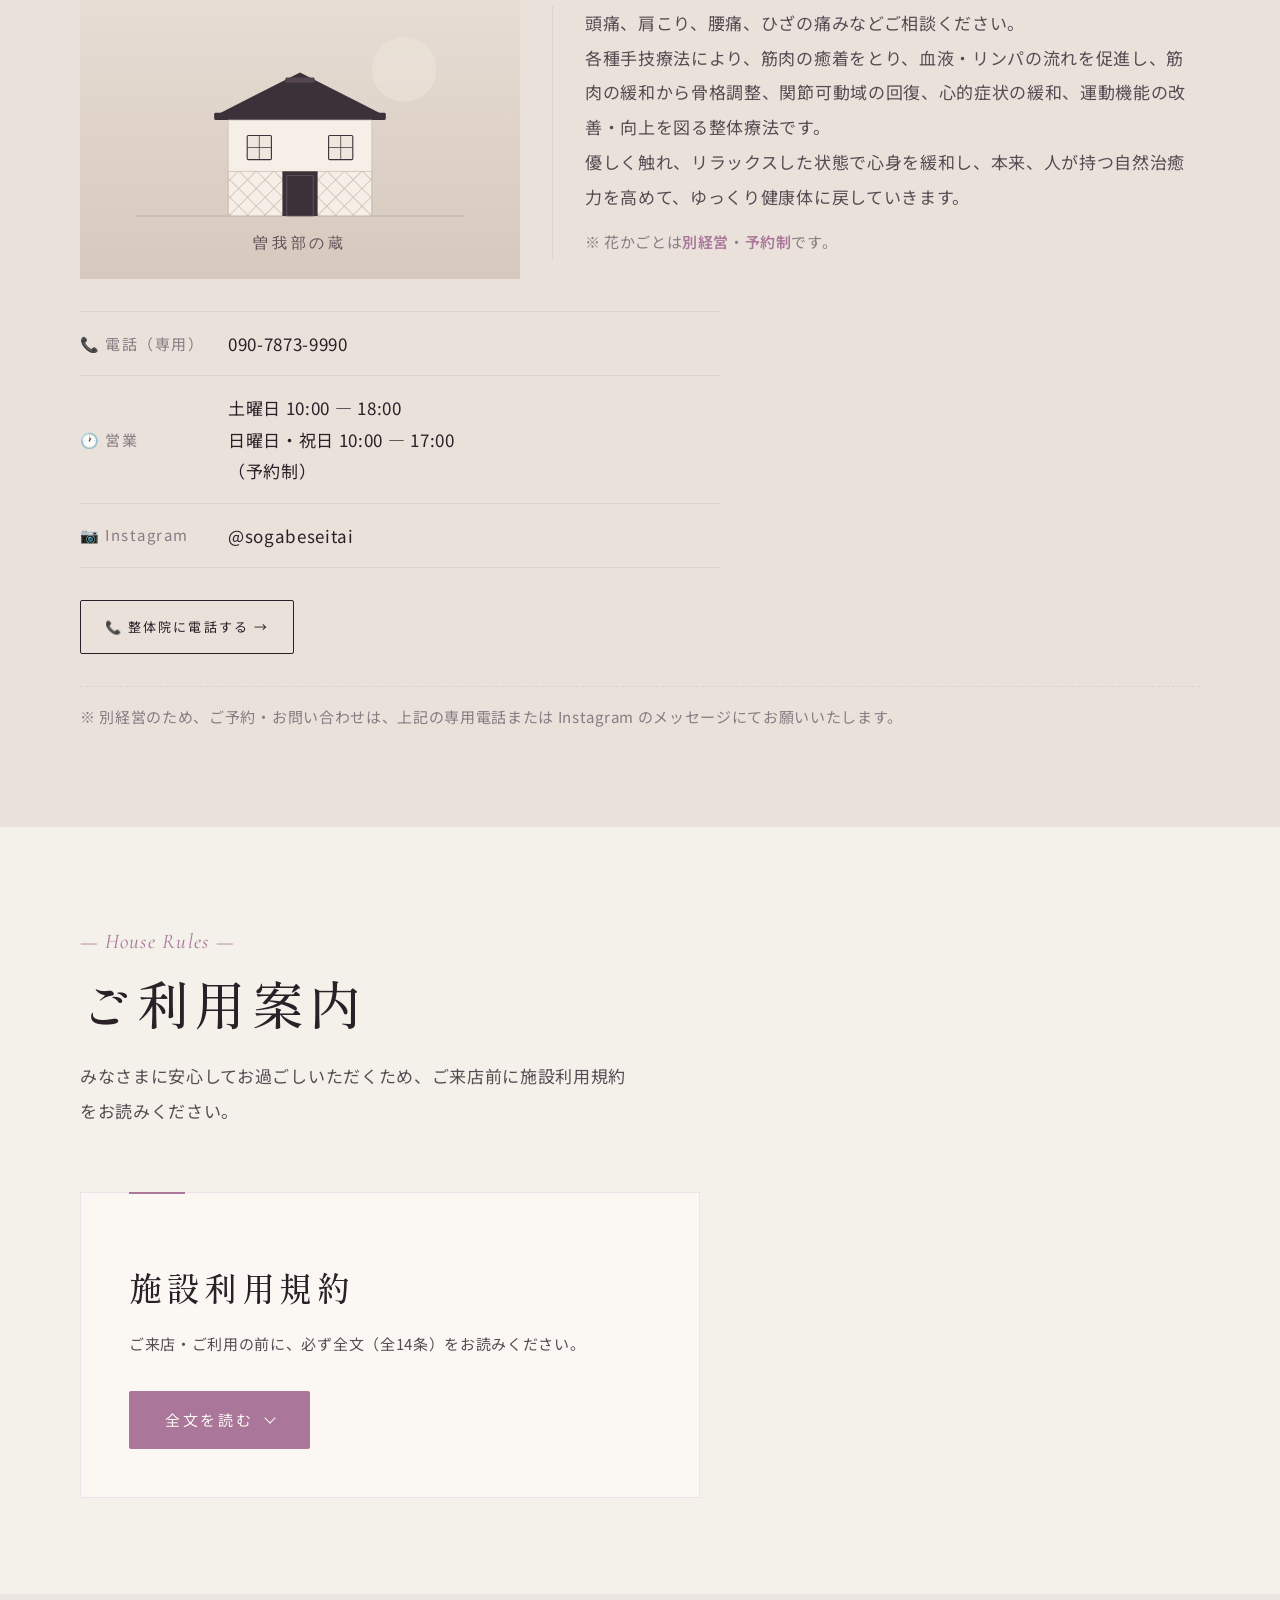
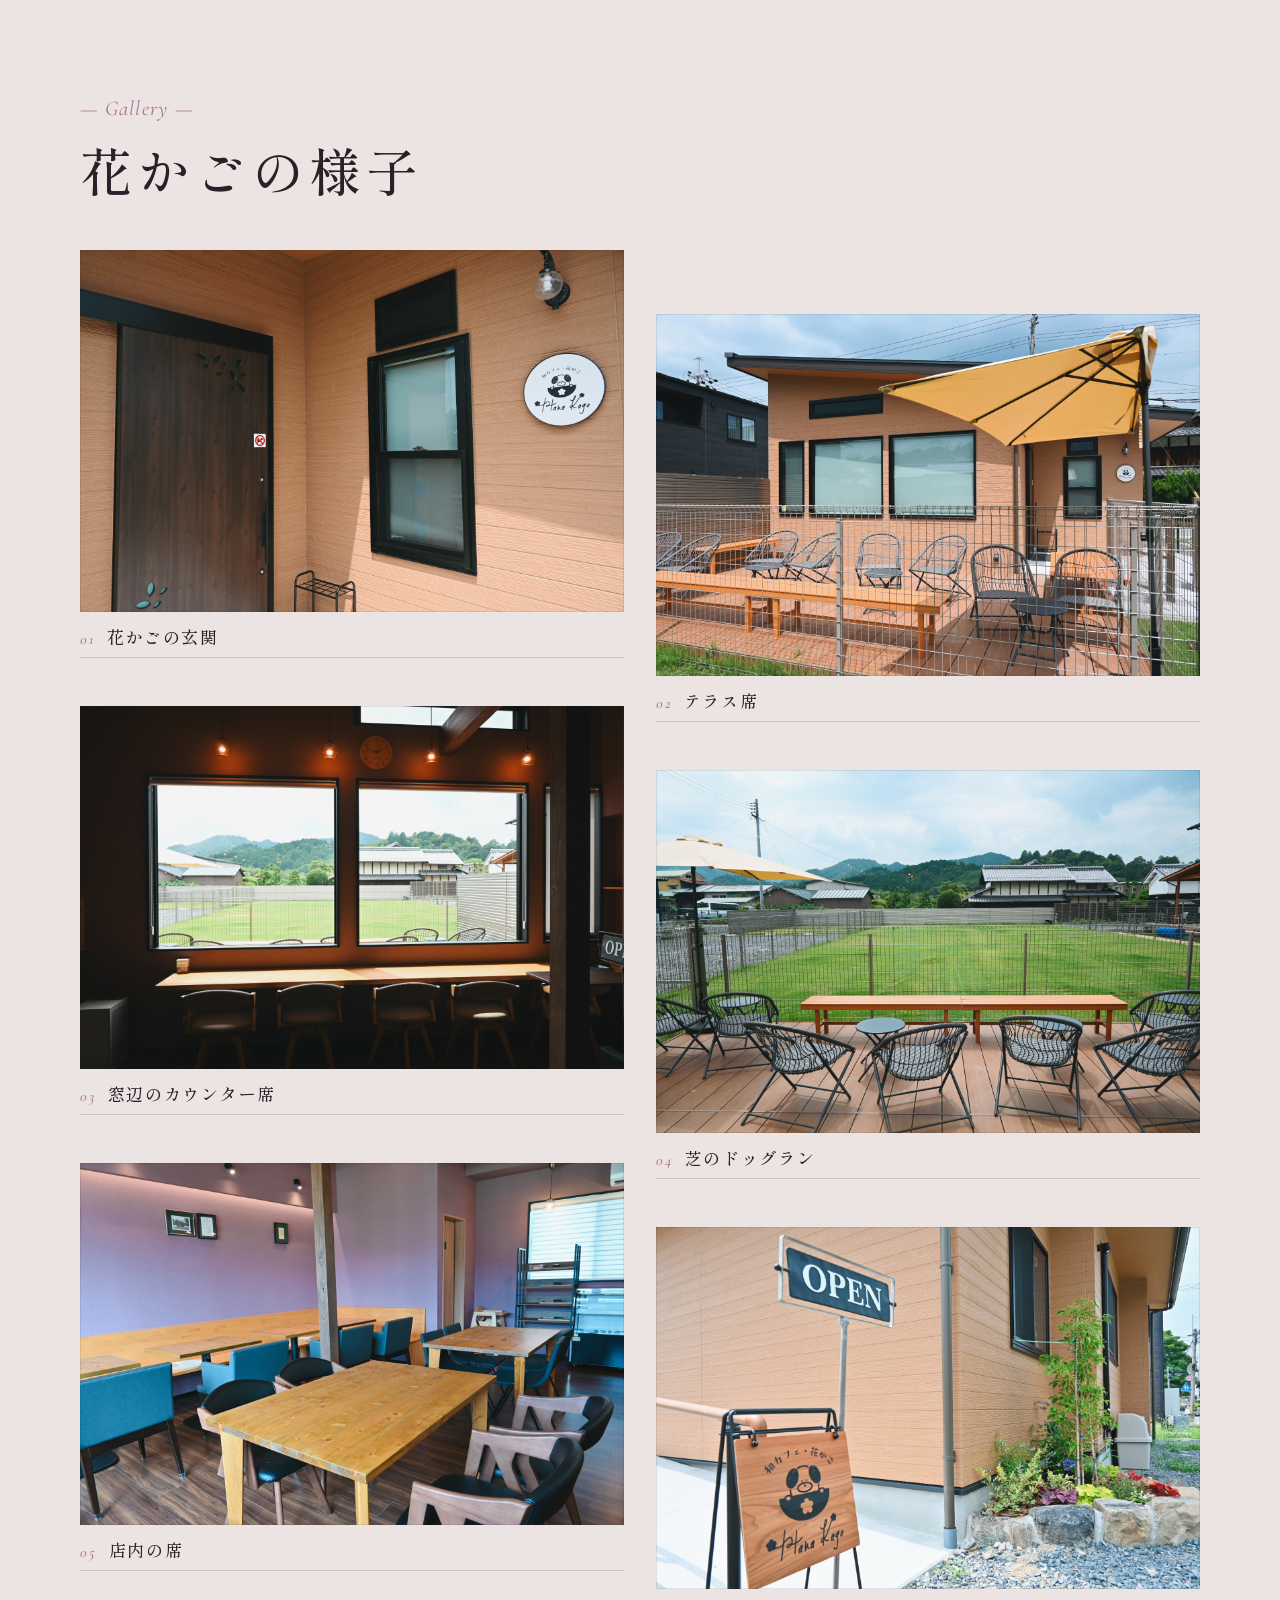
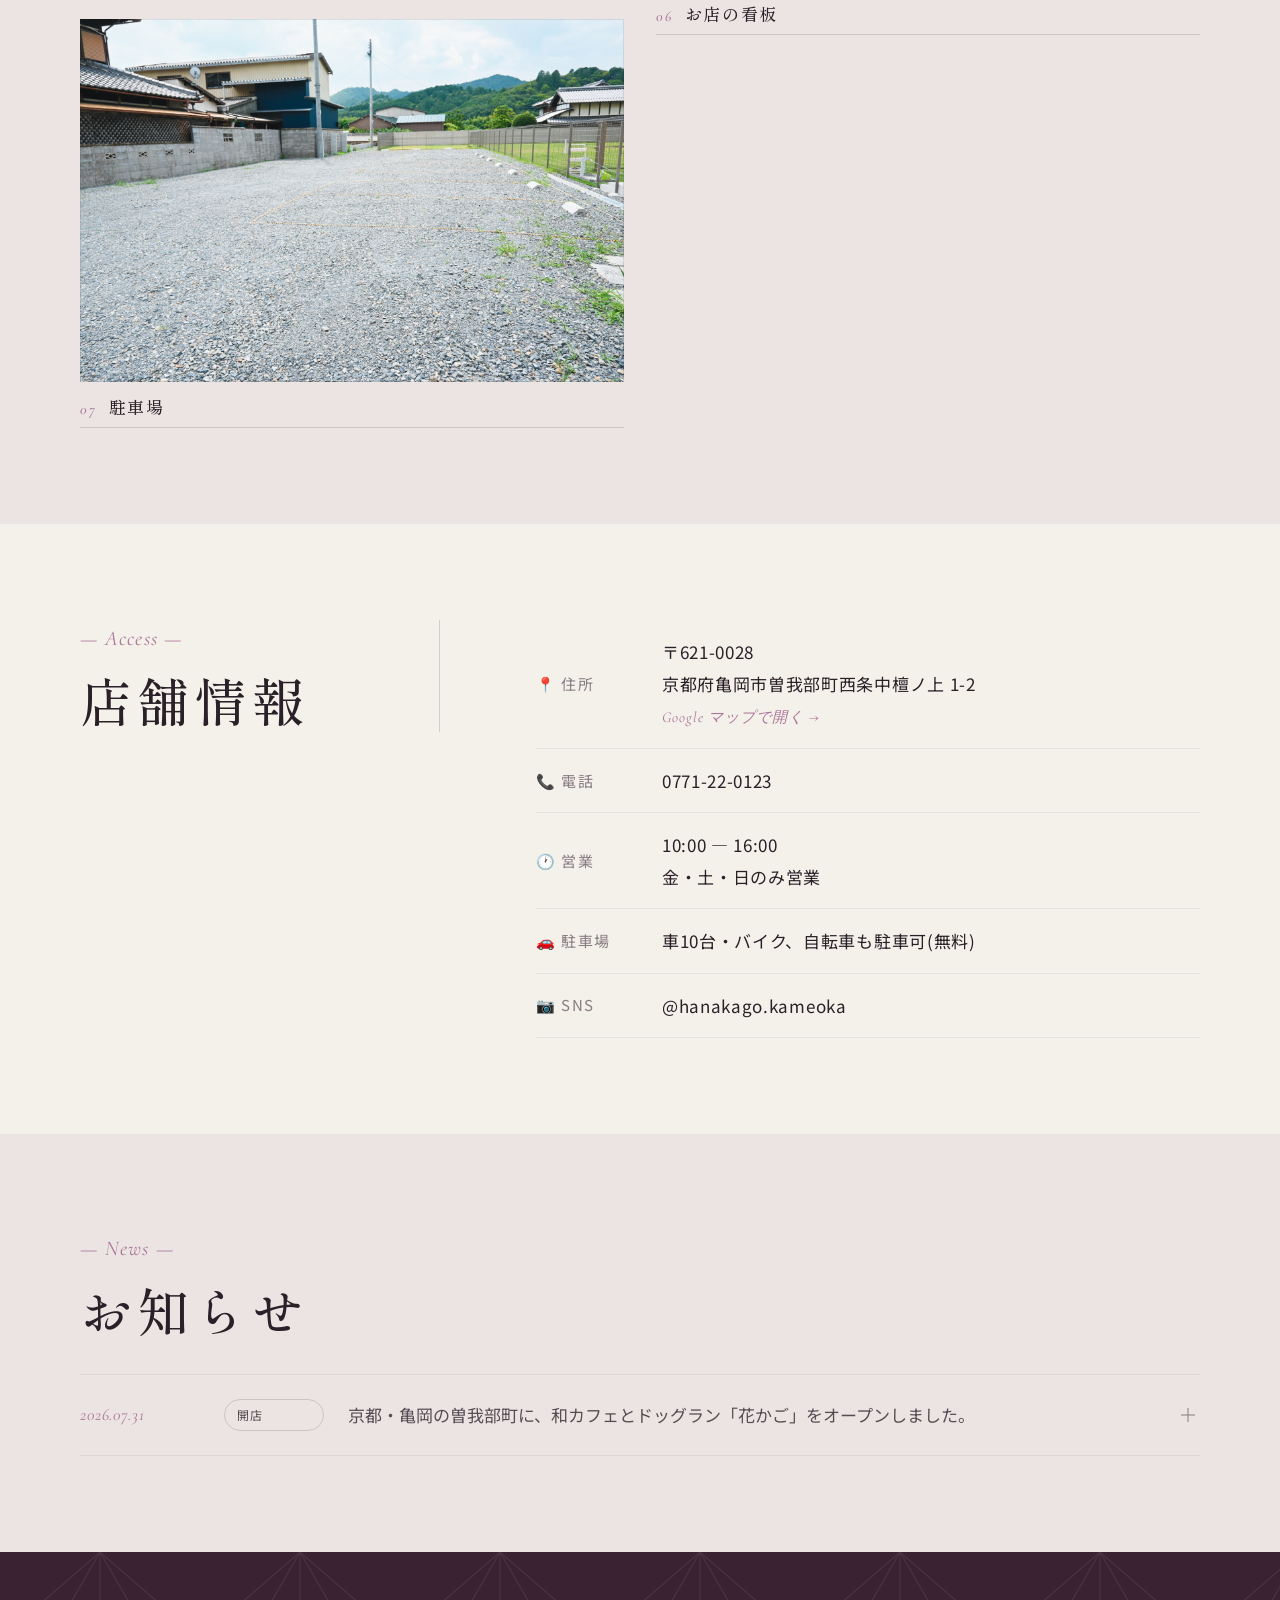
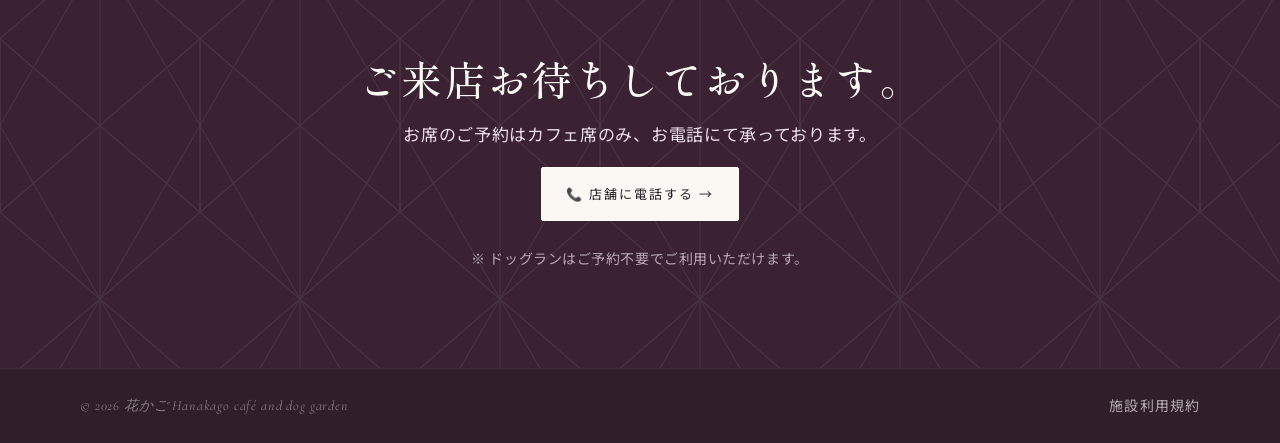
==== commit 699b59ea: "説明文を適用文へ差し替え、業種名を整体院に統一 改善案は保留し、提示された適用文をそのまま反映。 - お品書き: 花かご御膳・花かご弁当・かぼちゃプリンの説明文 - ドッグラン: リード文（仮置きの旧" ====
--- a/index.html
+++ b/index.html
@@ -571,7 +571,7 @@
   .hanakago .hk-access .hk-access__row dt { font-size: var(--t-xs); }
   .hanakago .hk-access .hk-access__map-link { font-size: var(--t-xs); }
 
-  /* 整骨院 — Access と同様、基本スタイルが後に定義されているため
+  /* 整体院 — Access と同様、基本スタイルが後に定義されているため
      .hk-clinic を前置きして詳細度を上げ、モバイル指定を確実に勝たせる。 */
   .hanakago .hk-clinic .hk-clinic__lead { grid-template-columns: 1fr; gap: var(--s-5); }
   .hanakago .hk-clinic .hk-clinic__lead .hk-clinic__copy { padding-left: 0; border-left: 0; }
@@ -703,7 +703,7 @@
 }
 .hanakago .hk-access__phone { font-family: var(--font-body-jp); font-style: normal; font-size: var(--t-base); color: var(--sumi); letter-spacing: 0.04em; }
 
-/* 併設の整骨院 — 別経営・完全予約制のご案内。ドッグランと同じ「見出し（下線）＋本文＋情報＋注記」構成 */
+/* 併設の整体院 — 別経営・予約制のご案内。ドッグランと同じ「見出し（下線）＋本文＋情報＋注記」構成 */
 .hanakago .hk-clinic { background: var(--washi); position: relative; }
 .hanakago .hk-clinic__inner { display: grid; gap: var(--s-6); }
 .hanakago .hk-clinic__head {
@@ -970,7 +970,7 @@
       <a href="#concept">花かごとは</a>
       <a href="#menu">カフェ</a>
       <a href="#dog">ドッグラン</a>
-      <a href="#seikotsuin">整骨院</a>
+      <a href="#seikotsuin">整体院</a>
       <a href="#gallery">ギャラリー</a>
       <a href="#access">店舗情報</a>
       <a href="#news">お知らせ</a>
@@ -1002,7 +1002,7 @@
             <a href="#dog"     class="hk-tree__link"><span class="hk-tree__mark" aria-hidden="true"></span>ドッグラン</a>
           </li>
           <li class="hk-tree__item">
-            <a href="#seikotsuin" class="hk-tree__link"><span class="hk-tree__mark" aria-hidden="true"></span>整骨院</a>
+            <a href="#seikotsuin" class="hk-tree__link"><span class="hk-tree__mark" aria-hidden="true"></span>整体院</a>
           </li>
           <li class="hk-tree__item">
             <a href="#gallery" class="hk-tree__link"><span class="hk-tree__mark" aria-hidden="true"></span>ギャラリー</a>
@@ -1083,8 +1083,8 @@
                 <div class="hk-menu__item-meta">
                   <h4 class="hk-menu__item-name">花かご御膳</h4>
                   <p class="hk-menu__item-desc">
-                    竹かごに、鶏の唐揚げと季節の小鉢を彩りよく。<br>
-                    赤飯とお吸い物を添えた、お昼の一膳。
+                    竹籠に、もちもちの酵素玄米、地元野菜を使った彩り豊かなお惣菜、肉料理または魚料理を盛り込みました。<br>
+                    お味噌汁とともに、心も体もほっとする、花かごおすすめの御膳です。
                   </p>
                   <p class="hk-menu__item-note">11:30–14:00 まで</p>
                   <div class="hk-menu__item-foot">
@@ -1100,8 +1100,9 @@
                 <div class="hk-menu__item-meta">
                   <h4 class="hk-menu__item-name">花かご弁当</h4>
                   <p class="hk-menu__item-desc">
-                    彩りのおかずとごはんを詰め合わせた、お持ち帰りのお弁当。<br>
-                    お散歩やドッグランのお供に。
+                    花かご御膳をコンパクトに仕立てたお弁当です。<br>
+                    地元野菜を使った手づくりのお惣菜と、肉料理または魚料理を、白ご飯とともにお詰めしました。<br>
+                    店内でも、お持ち帰りでもお気軽にお楽しみいただけます。
                   </p>
                   <div class="hk-menu__item-foot">
                     <span class="hk-chip">テイクアウト可</span>
@@ -1132,8 +1133,8 @@
                 <div class="hk-menu__item-meta">
                   <h4 class="hk-menu__item-name">かぼちゃプリン</h4>
                   <p class="hk-menu__item-desc">
-                    かぼちゃを使った、なめらかな自家製プリン。<br>
-                    やさしい甘さに仕上げました。
+                    かぼちゃ本来のやさしい甘味を生かし、なめらかに仕上げた手づくりプリンです。<br>
+                    どこか懐かしく、ほっとする味わいをお楽しみください。
                   </p>
                   <div class="hk-menu__item-foot">
                     <span class="hk-chip">甘味</span>
@@ -1196,9 +1197,9 @@
             <div class="hk-dog__hero-img">
               <img src="assets/images/dog/d1.jpeg" alt="">
             </div>
-            <p class="hk-dog__copy">天然芝・約二百坪。木立と土塀に囲まれた静かなお庭です。
-カフェのご利用の有無に関わらずご利用いただけます。
-完全予約制ではありませんが、混雑時はお待ちいただく場合がございます。<br>
+            <p class="hk-dog__copy">約180坪の天然芝が広がる、愛犬がのびのびと遊べるドッグランです。
+小型犬・中型犬を対象とし、大型犬は特定日にご利用いただけます。
+ご利用前に利用規約をご確認ください。<br>
               <span class="hk-dog__flag">※ 雨天時はお庭の状態により、ご利用をお断りする場合がございます。</span></p>
           </div>
 
@@ -1214,8 +1215,8 @@
     </div>
   </section>
 
-  <!-- ============================ 併設の整骨院「曽我部の蔵」（別経営・予約制）
-       花かごと同じ敷地内にある、別経営の整骨院のご案内。花かごの予約・電話とは別導線。
+  <!-- ============================ 併設の整体院「曽我部の蔵」（別経営・予約制）
+       花かごと同じ敷地内にある、別経営の整体院のご案内。花かごの予約・電話とは別導線。
        残りの【要更新】: 画像（assets/images/clinic/ に置いて src を合わせる）。
   -->
   <section class="hk-clinic" id="seikotsuin">
@@ -1224,7 +1225,7 @@
         <header class="hk-clinic__head">
           <span class="hk-eyebrow">— Partner —</span>
           <h2 class="hk-h2">曽我部の蔵</h2>
-          <p class="hk-clinic__kicker">花かごに併設の整骨院</p>
+          <p class="hk-clinic__kicker">花かごに併設の整体院</p>
         </header>
 
         <div class="hk-clinic__body">
@@ -1232,10 +1233,12 @@
             <div class="hk-clinic__hero-img">
               <!-- 仮のプレースホルダー画像(SVG)。実写ができたら assets/images/clinic/ に置き、
                    src を差し替え(推奨 3:2・1200×800px 程度) -->
-              <img src="assets/images/clinic/clinic.svg" alt="整骨院 曽我部の蔵">
+              <img src="assets/images/clinic/clinic.svg" alt="整体院 曽我部の蔵">
             </div>
             <p class="hk-clinic__copy">
-              肩・腰のこわばりや、日々の疲れをやわらげる施術を行う整骨院です。花かごと同じ敷地にありますので、体のメンテナンスにもぜひ。<br>
+              頭痛、肩こり、腰痛、ひざの痛みなどご相談ください。<br>
+              各種手技療法により、筋肉の癒着をとり、血液・リンパの流れを促進し、筋肉の緩和から骨格調整、関節可動域の回復、心的症状の緩和、運動機能の改善・向上を図る整体療法です。<br>
+              優しく触れ、リラックスした状態で心身を緩和し、本来、人が持つ自然治癒力を高めて、ゆっくり健康体に戻していきます。<br>
               <span class="hk-clinic__flag">※ 花かごとは<strong>別経営</strong>・<strong>予約制</strong>です。</span>
             </p>
           </div>
@@ -1246,7 +1249,7 @@
               <dd><span class="hk-clinic__phone">090-7873-9990</span></dd>
             </div>
             <div class="hk-clinic__row">
-              <dt>🕐 診療</dt>
+              <dt>🕐 営業</dt>
               <dd>土曜日 10:00 — 18:00<br>日曜日・祝日 10:00 — 17:00<br>（予約制）</dd>
             </div>
             <div class="hk-clinic__row">
@@ -1256,7 +1259,7 @@
           </dl>
 
           <div class="hk-clinic__actions">
-            <a class="hk-btn hk-btn--ghost" href="tel:090-7873-9990">📞 整骨院に電話する →</a>
+            <a class="hk-btn hk-btn--ghost" href="tel:090-7873-9990">📞 整体院に電話する →</a>
           </div>
 
           <p class="hk-clinic__notes">
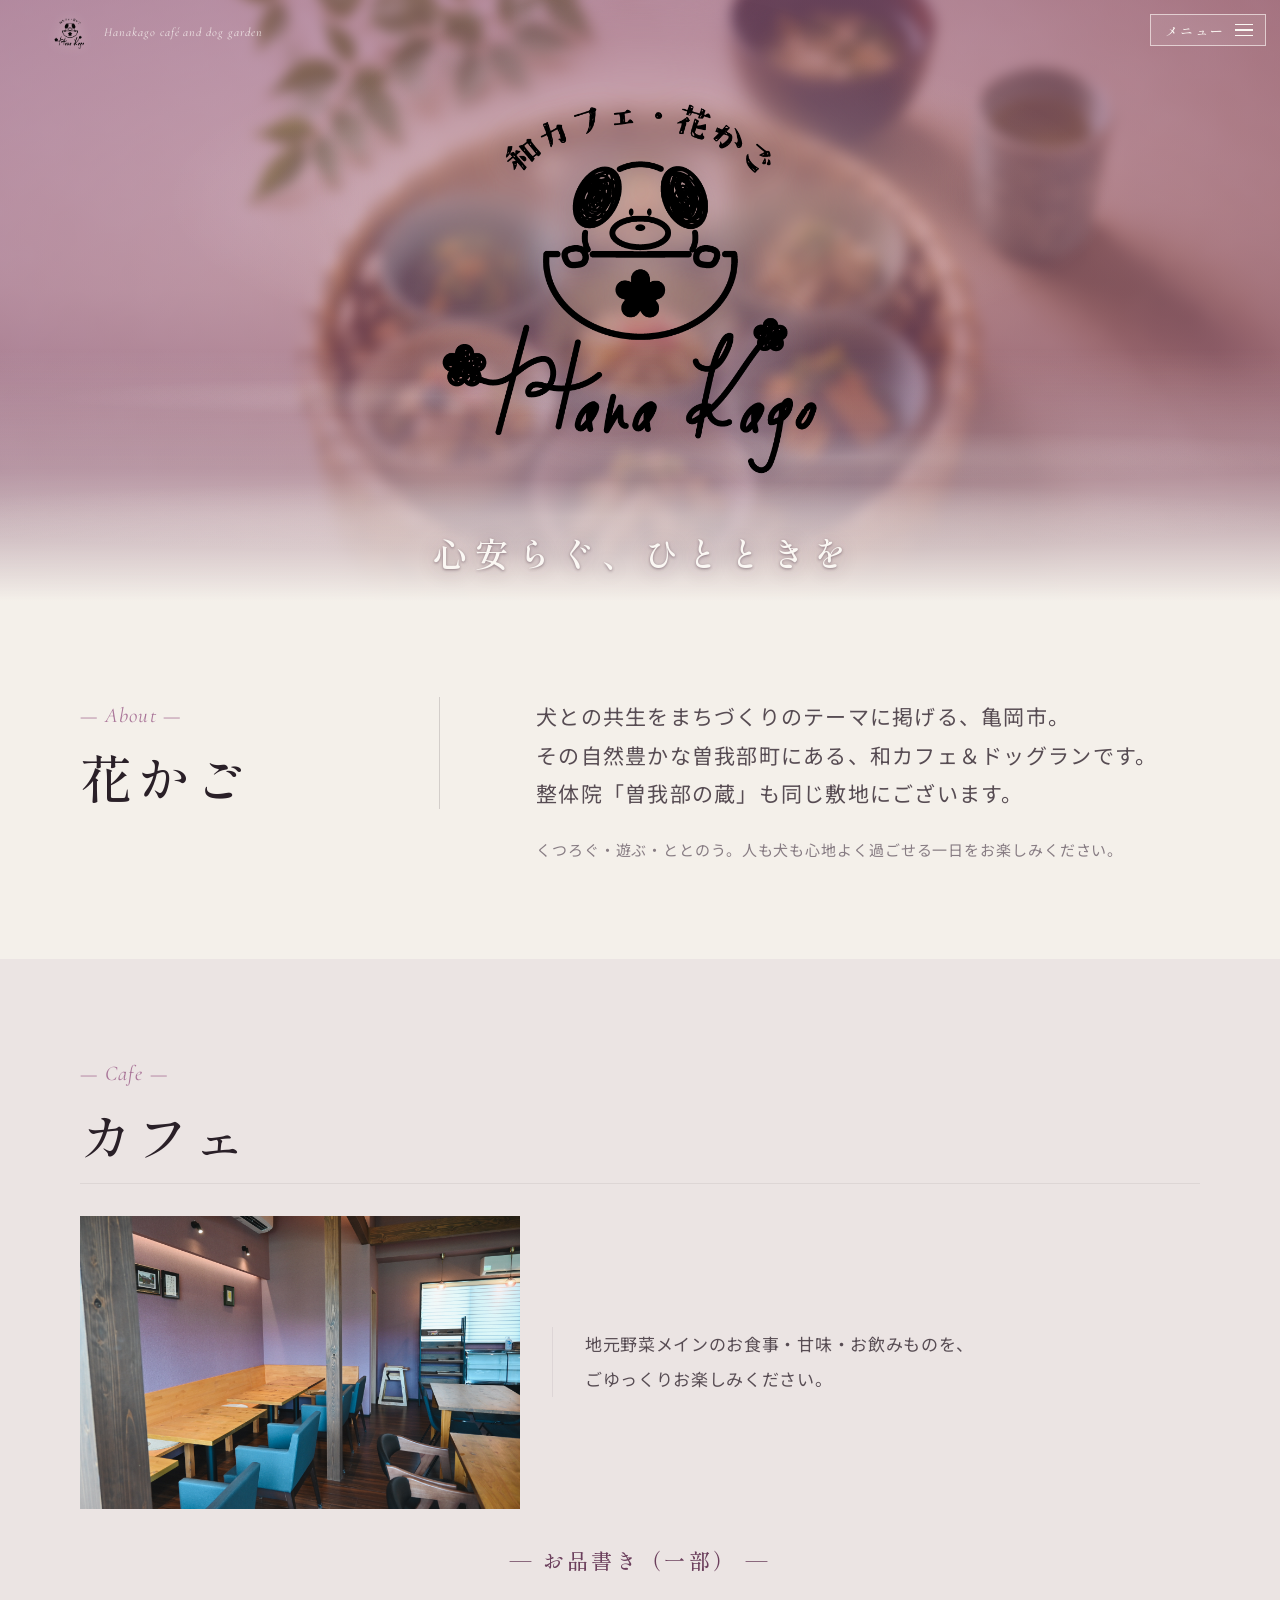
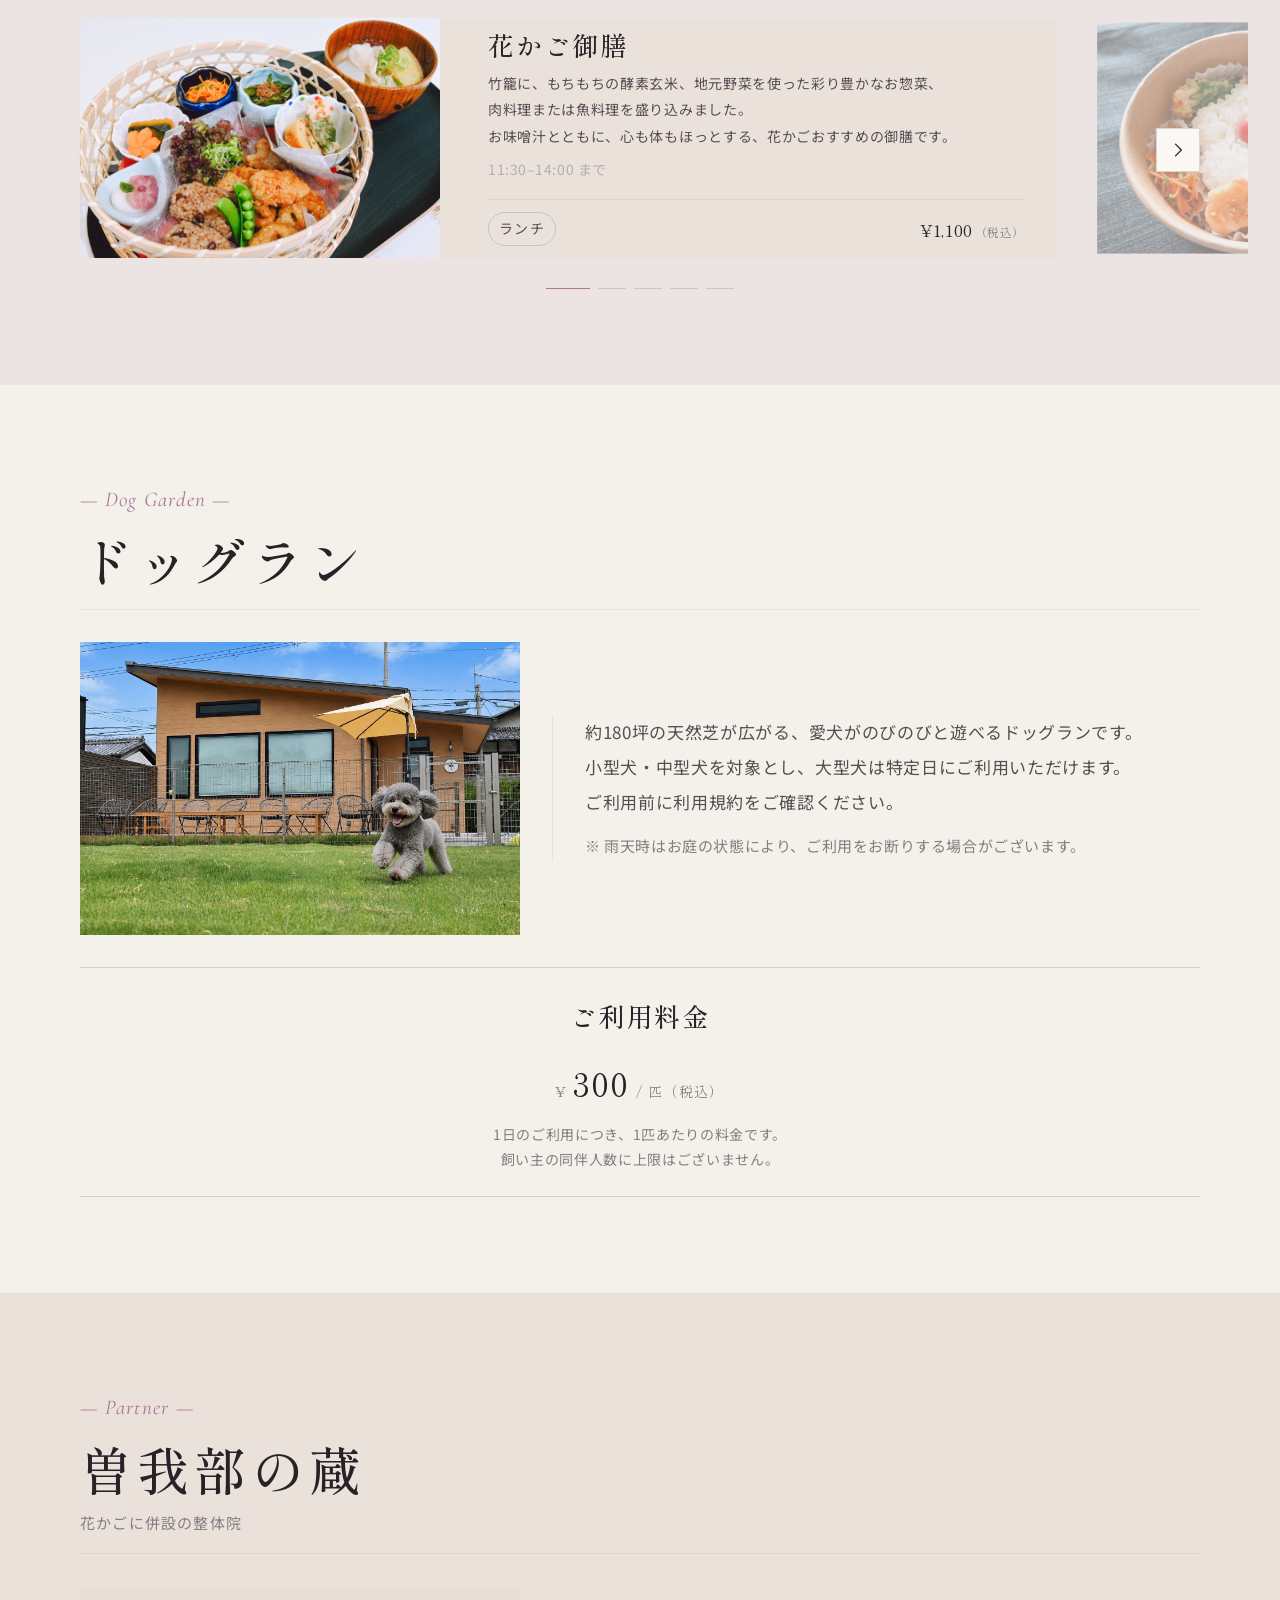
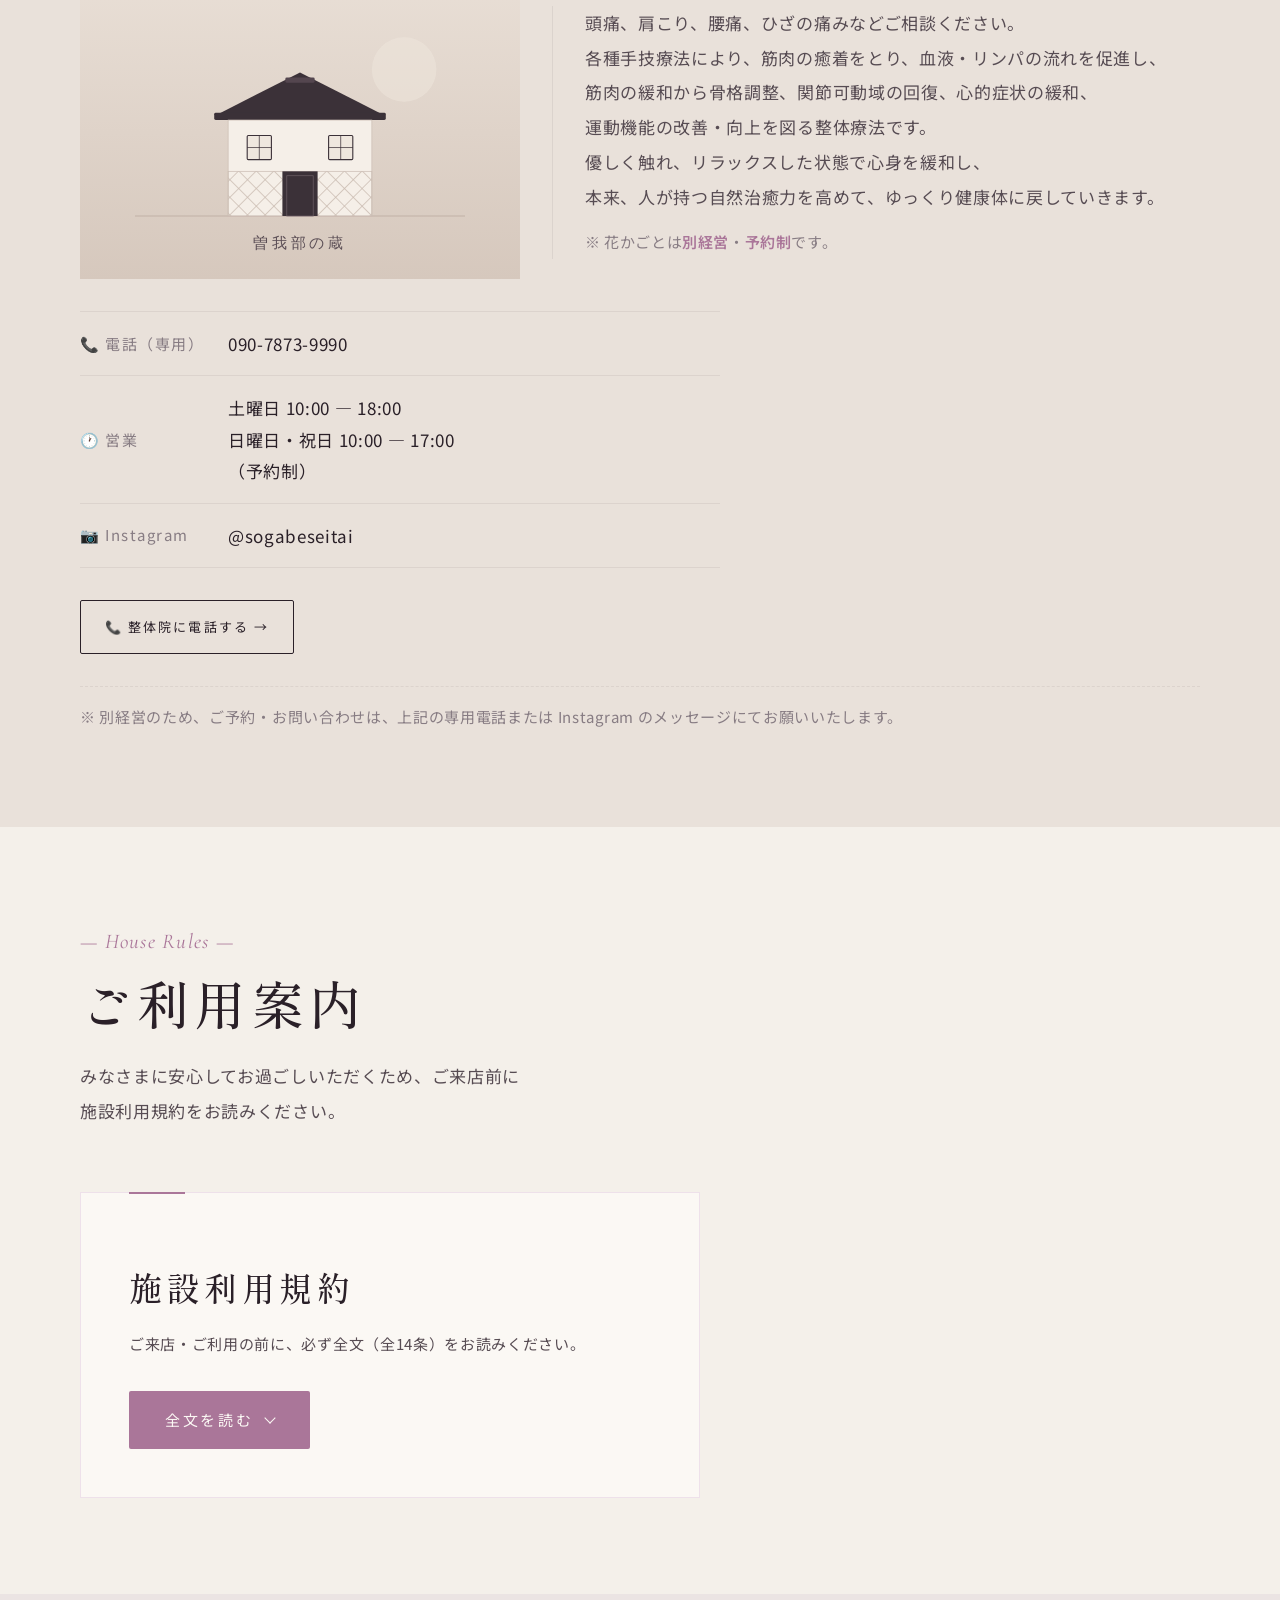
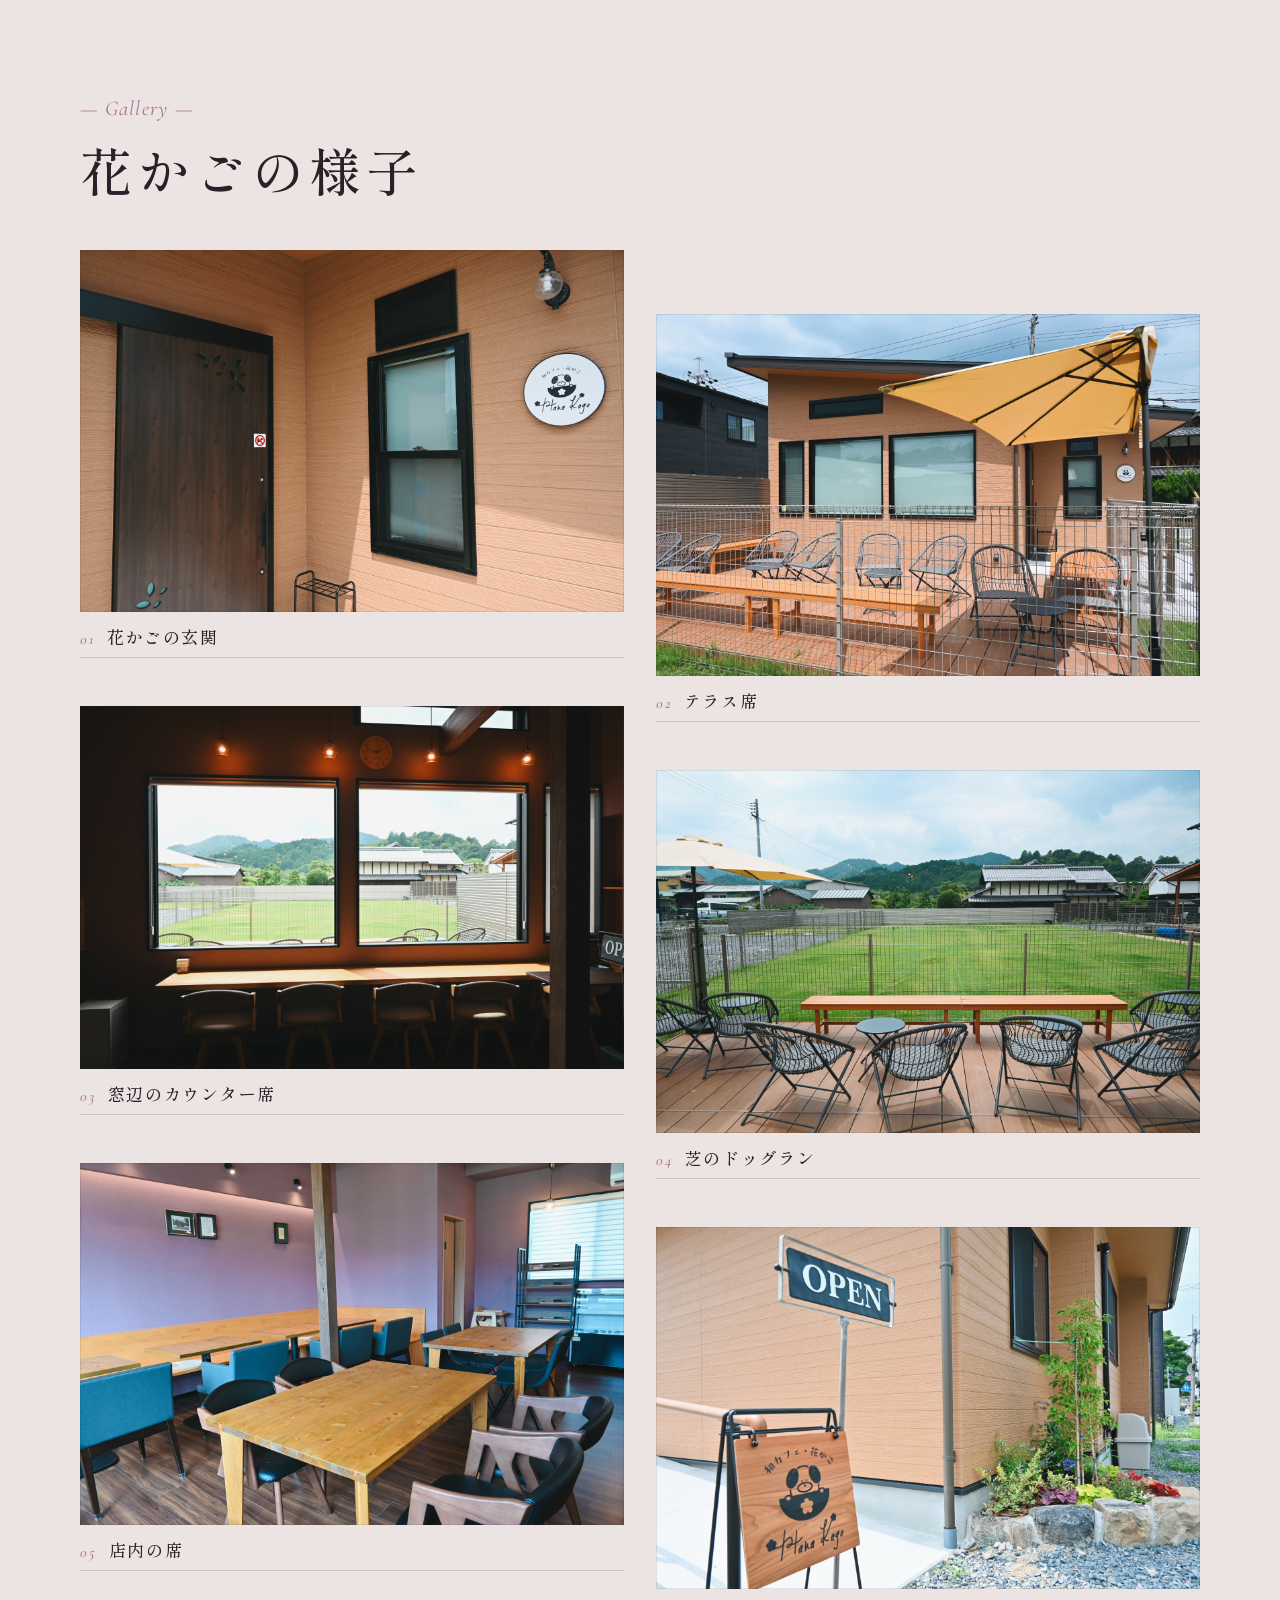
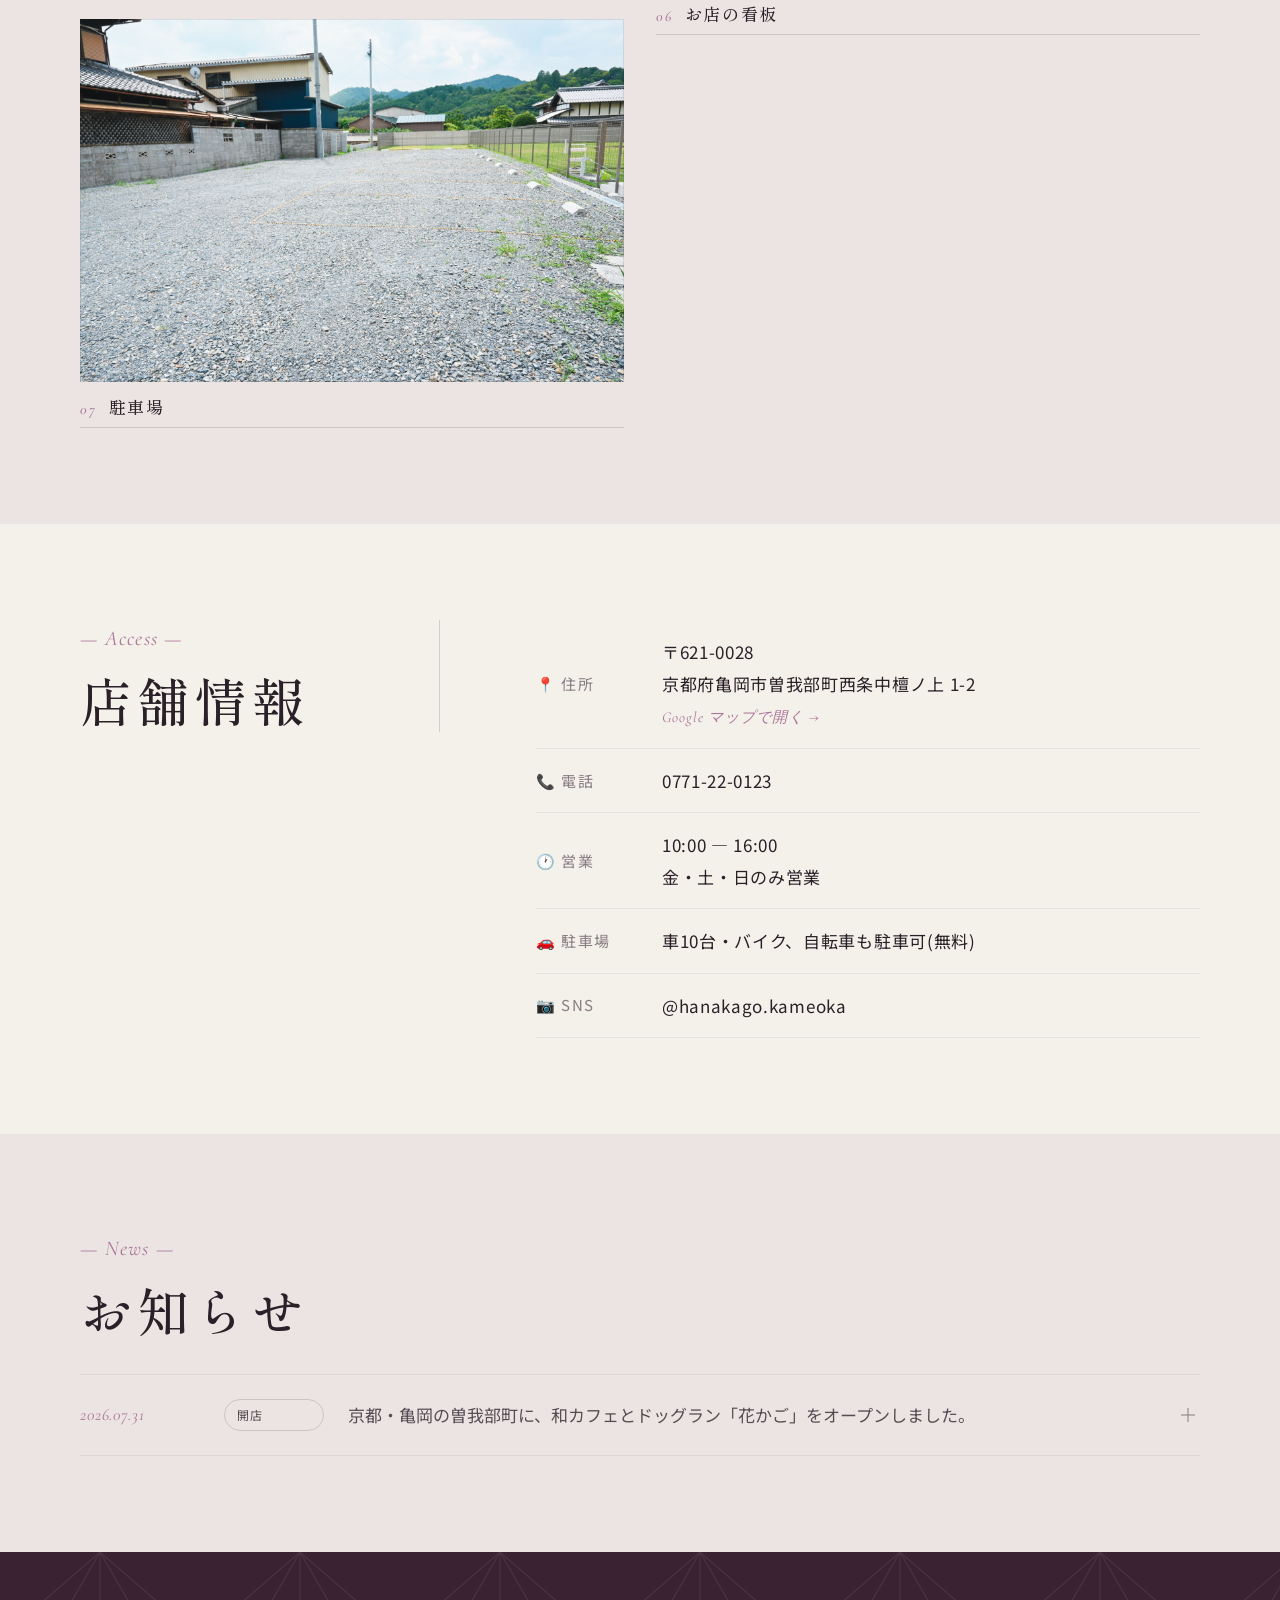
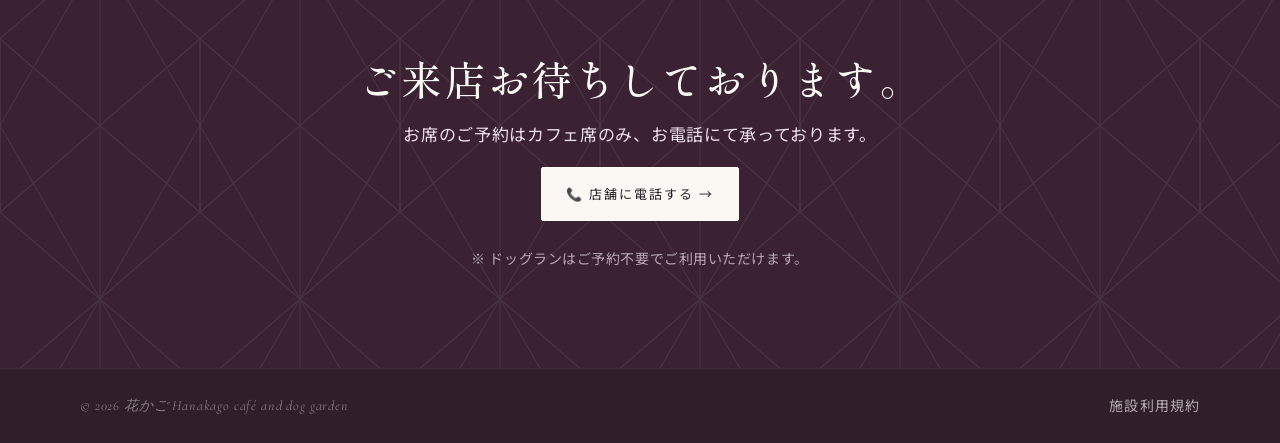
==== commit 66af810f: "スマホでの読みやすさ改善（文面は変更せず改行とCSSのみ） 狭い画面では1行15〜22字しかなく、任意位置での折り返しが読みにくいため: - 和文の折り返しCSSを追加（word-break: aut" ====
--- a/index.html
+++ b/index.html
@@ -453,6 +453,40 @@
   letter-spacing: 0.08em; color: var(--sumi-4);
 }
 .hanakago .hk-footer__terms:hover { color: var(--shoji); }
+
+/* ==================== 和文の折り返し ====================
+   狭い画面では1行が15〜22字しかなく、任意の文字位置で折り返されると読みにくい。
+   文節単位で折り返し（auto-phrase）・禁則を厳密化・行末の孤立文字を抑制する。
+   いずれも未対応ブラウザでは無視され、既定の折り返しに戻るだけの上乗せ指定。 */
+.hanakago .p-lg,
+.hanakago .hk-about__sign,
+.hanakago .hk-menu__copy,
+.hanakago .hk-menu__item-desc,
+.hanakago .hk-dog__copy,
+.hanakago .hk-dog__flag,
+.hanakago .hk-pricing__note,
+.hanakago .hk-clinic__copy,
+.hanakago .hk-clinic__notes,
+.hanakago .hk-clinic__row dd,
+.hanakago .hk-guide__lead,
+.hanakago .hk-terms__cta-note,
+.hanakago .hk-terms__article > p,
+.hanakago .hk-terms__article li,
+.hanakago .hk-access__row dd,
+.hanakago .hk-news__body-text {
+  word-break: auto-phrase;
+  line-break: strict;
+  text-wrap: pretty;
+}
+
+/* 見出し・短いリード文は行の長さを揃えた方が締まる */
+.hanakago .hk-h2,
+.hanakago .hk-menu__item-name,
+.hanakago .hk-clinic__kicker,
+.hanakago .hk-terms__cta-title {
+  text-wrap: balance;
+}
+
 /* ==================== RESPONSIVE ==================== */
 /* Tablet and below */
 @media (max-width: 1080px) {
@@ -1069,7 +1103,7 @@
             <div class="hk-menu__hero-img">
               <img src="assets/images/menu/cafe.jpg" alt="花かごの店内">
             </div>
-            <p class="hk-menu__copy">地元野菜メインのお食事・甘味・お飲みものを、ごゆっくりお楽しみください。</p>
+            <p class="hk-menu__copy">地元野菜メインのお食事・甘味・お飲みものを、<br>ごゆっくりお楽しみください。</p>
           </div>
 
           <p class="hk-menu__featured-label">— お品書き（一部） —</p>
@@ -1197,9 +1231,9 @@
             <div class="hk-dog__hero-img">
               <img src="assets/images/dog/d1.jpeg" alt="">
             </div>
-            <p class="hk-dog__copy">約180坪の天然芝が広がる、愛犬がのびのびと遊べるドッグランです。
-小型犬・中型犬を対象とし、大型犬は特定日にご利用いただけます。
-ご利用前に利用規約をご確認ください。<br>
+            <p class="hk-dog__copy">約180坪の天然芝が広がる、愛犬がのびのびと遊べるドッグランです。<br>
+              小型犬・中型犬を対象とし、大型犬は特定日にご利用いただけます。<br>
+              ご利用前に利用規約をご確認ください。<br>
               <span class="hk-dog__flag">※ 雨天時はお庭の状態により、ご利用をお断りする場合がございます。</span></p>
           </div>
 
@@ -1237,8 +1271,11 @@
             </div>
             <p class="hk-clinic__copy">
               頭痛、肩こり、腰痛、ひざの痛みなどご相談ください。<br>
-              各種手技療法により、筋肉の癒着をとり、血液・リンパの流れを促進し、筋肉の緩和から骨格調整、関節可動域の回復、心的症状の緩和、運動機能の改善・向上を図る整体療法です。<br>
-              優しく触れ、リラックスした状態で心身を緩和し、本来、人が持つ自然治癒力を高めて、ゆっくり健康体に戻していきます。<br>
+              各種手技療法により、筋肉の癒着をとり、血液・リンパの流れを促進し、<br>
+              筋肉の緩和から骨格調整、関節可動域の回復、心的症状の緩和、<br>
+              運動機能の改善・向上を図る整体療法です。<br>
+              優しく触れ、リラックスした状態で心身を緩和し、<br>
+              本来、人が持つ自然治癒力を高めて、ゆっくり健康体に戻していきます。<br>
               <span class="hk-clinic__flag">※ 花かごとは<strong>別経営</strong>・<strong>予約制</strong>です。</span>
             </p>
           </div>
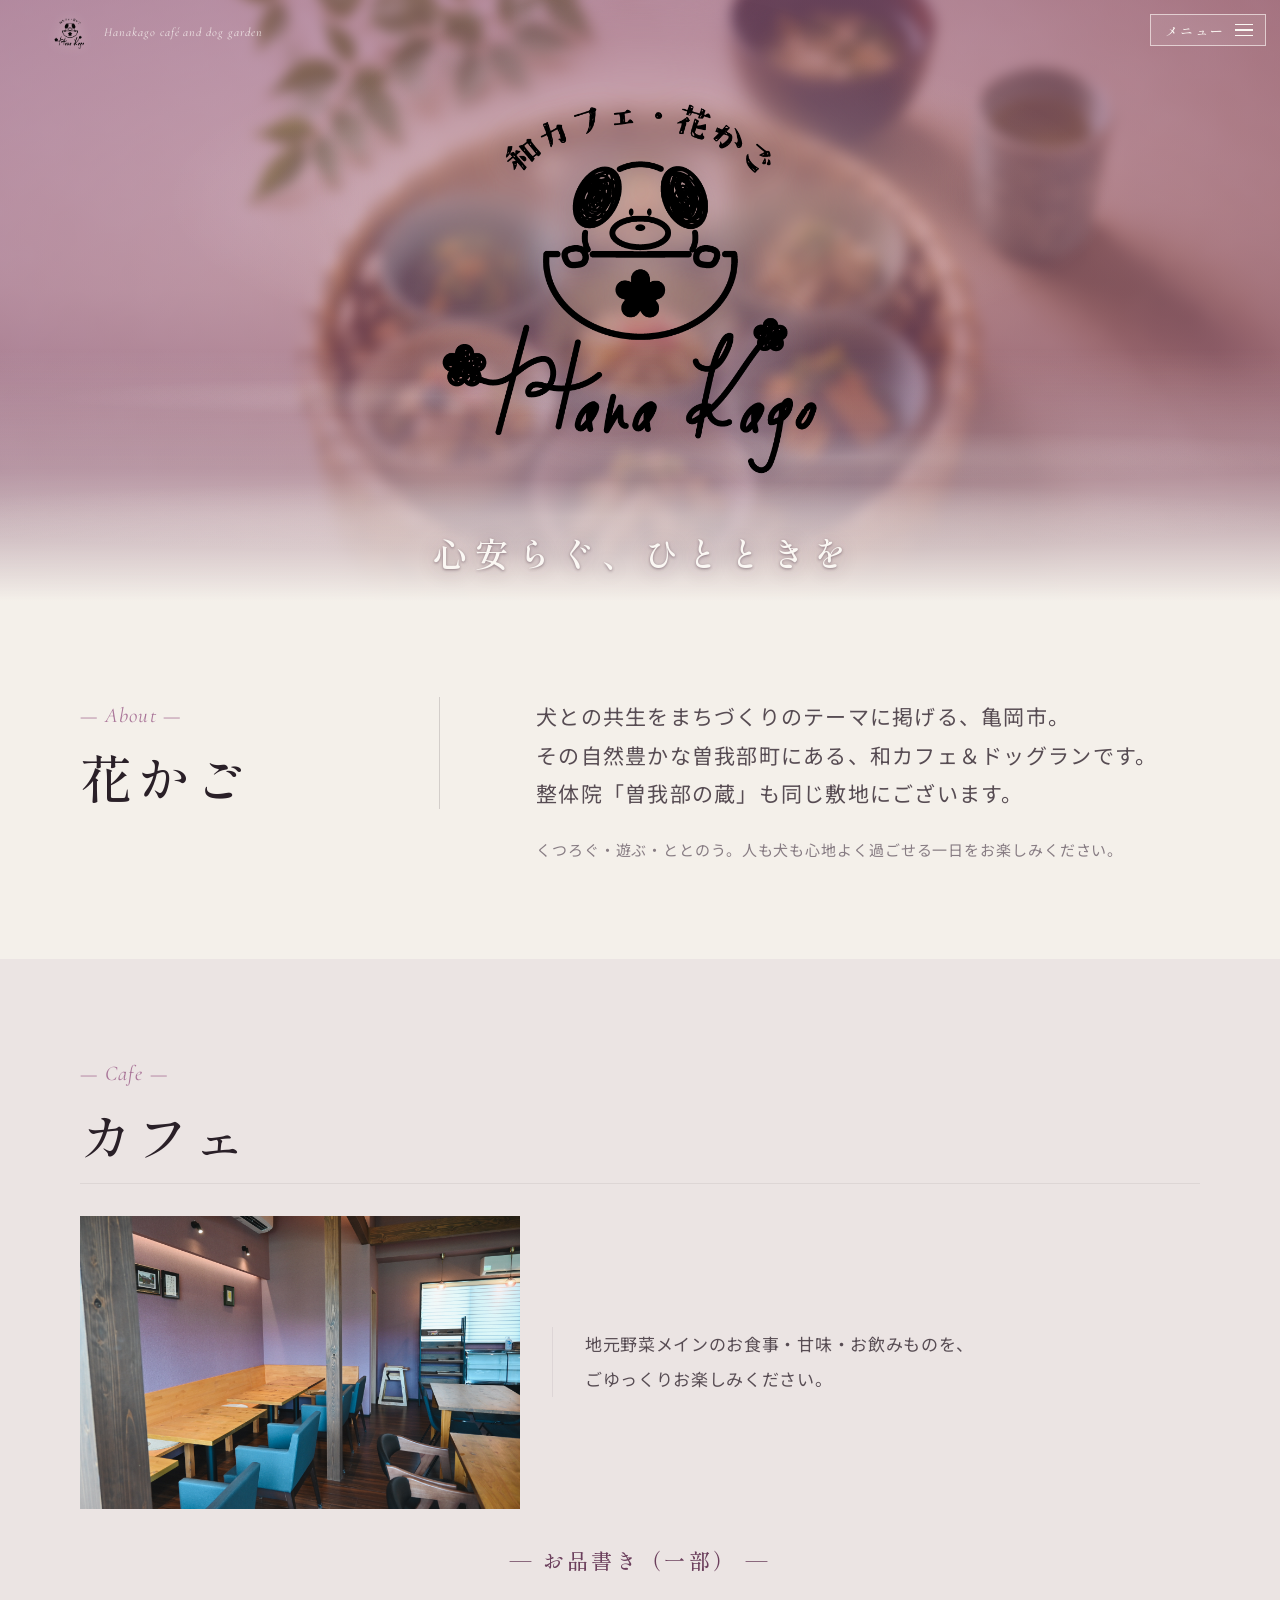
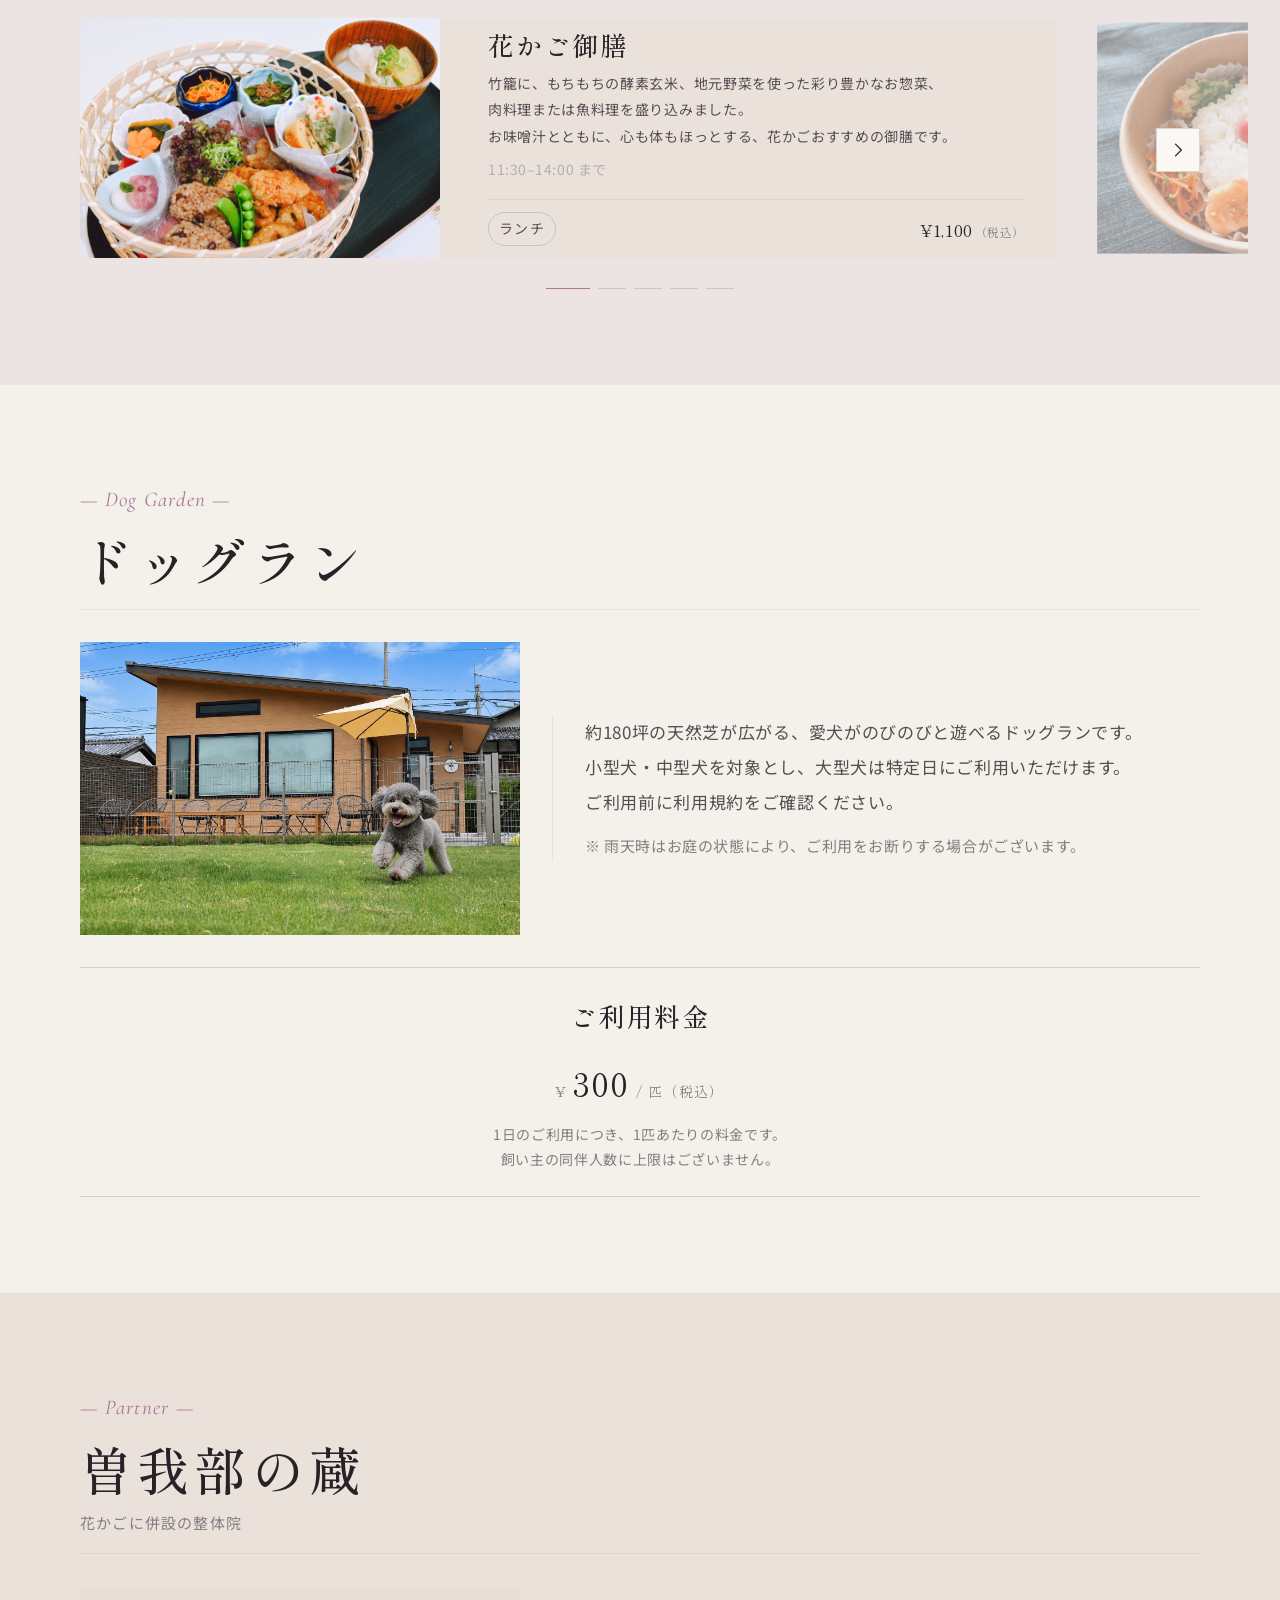
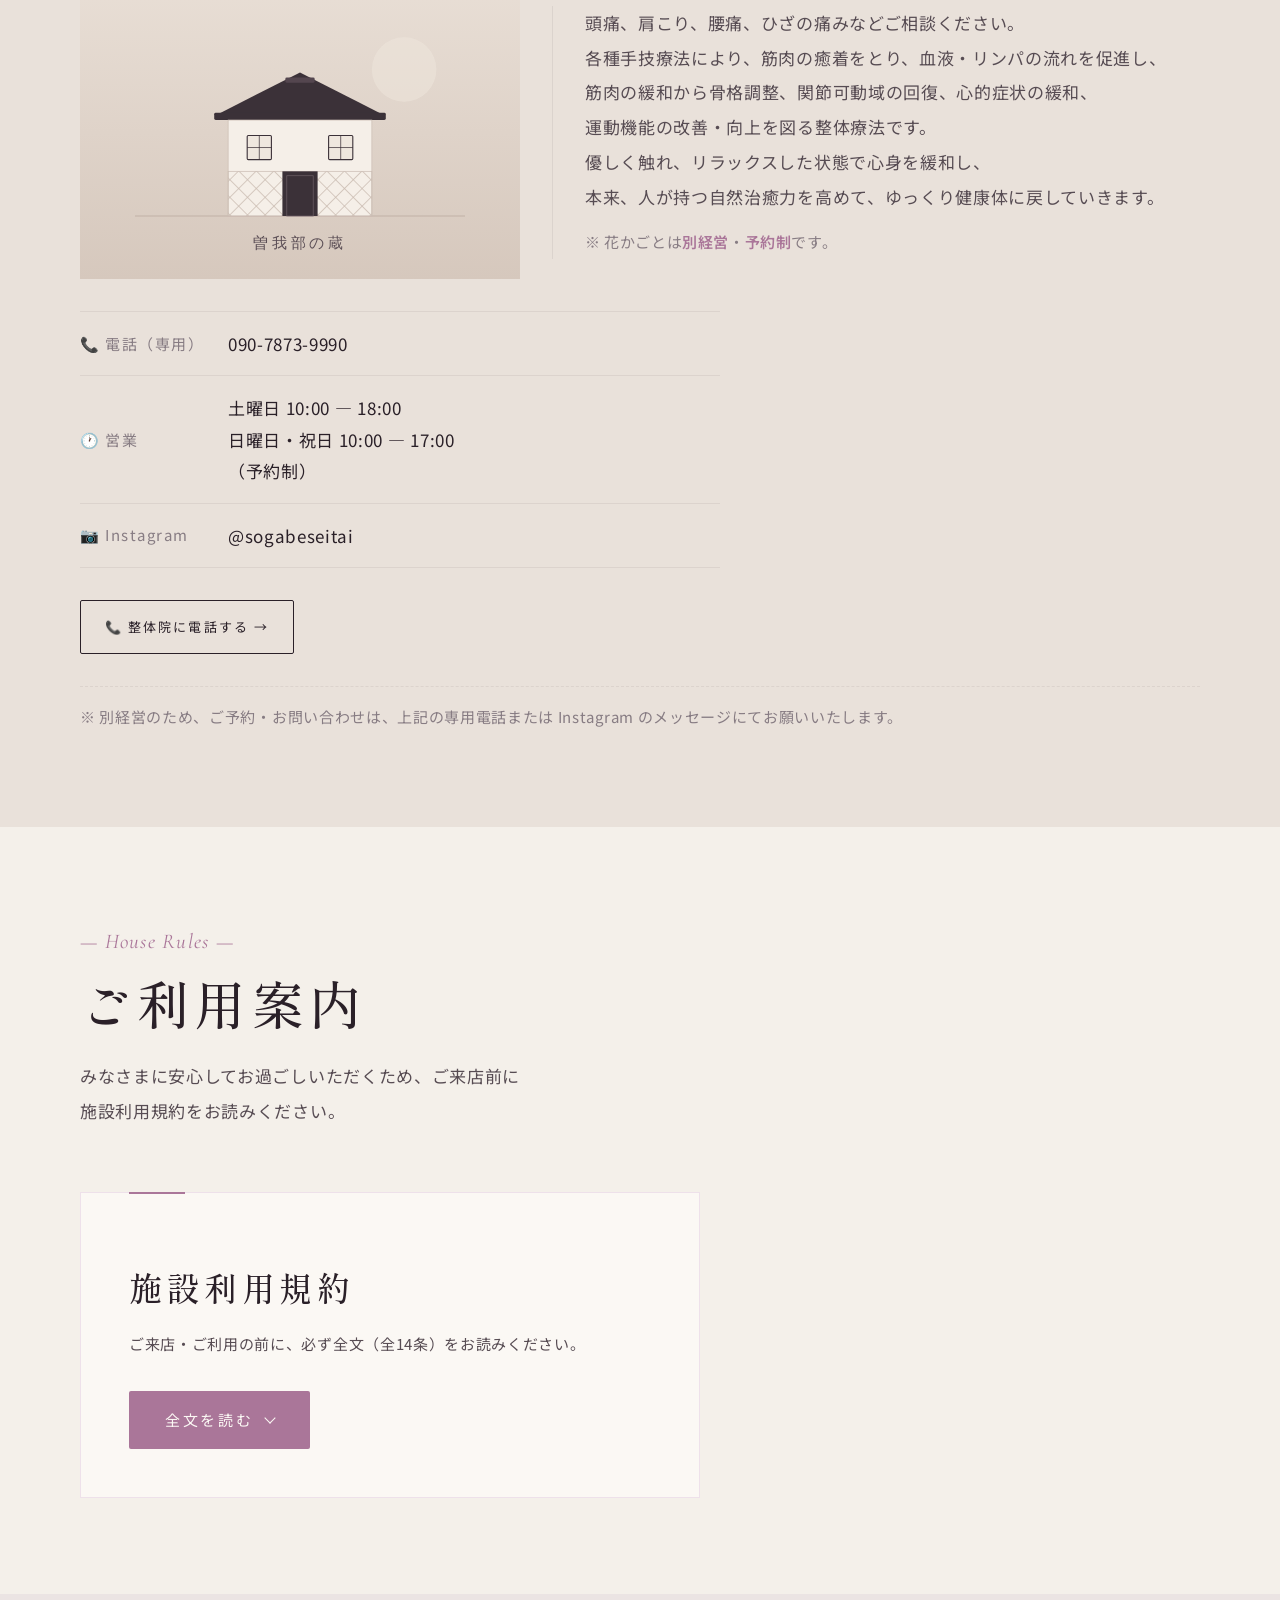
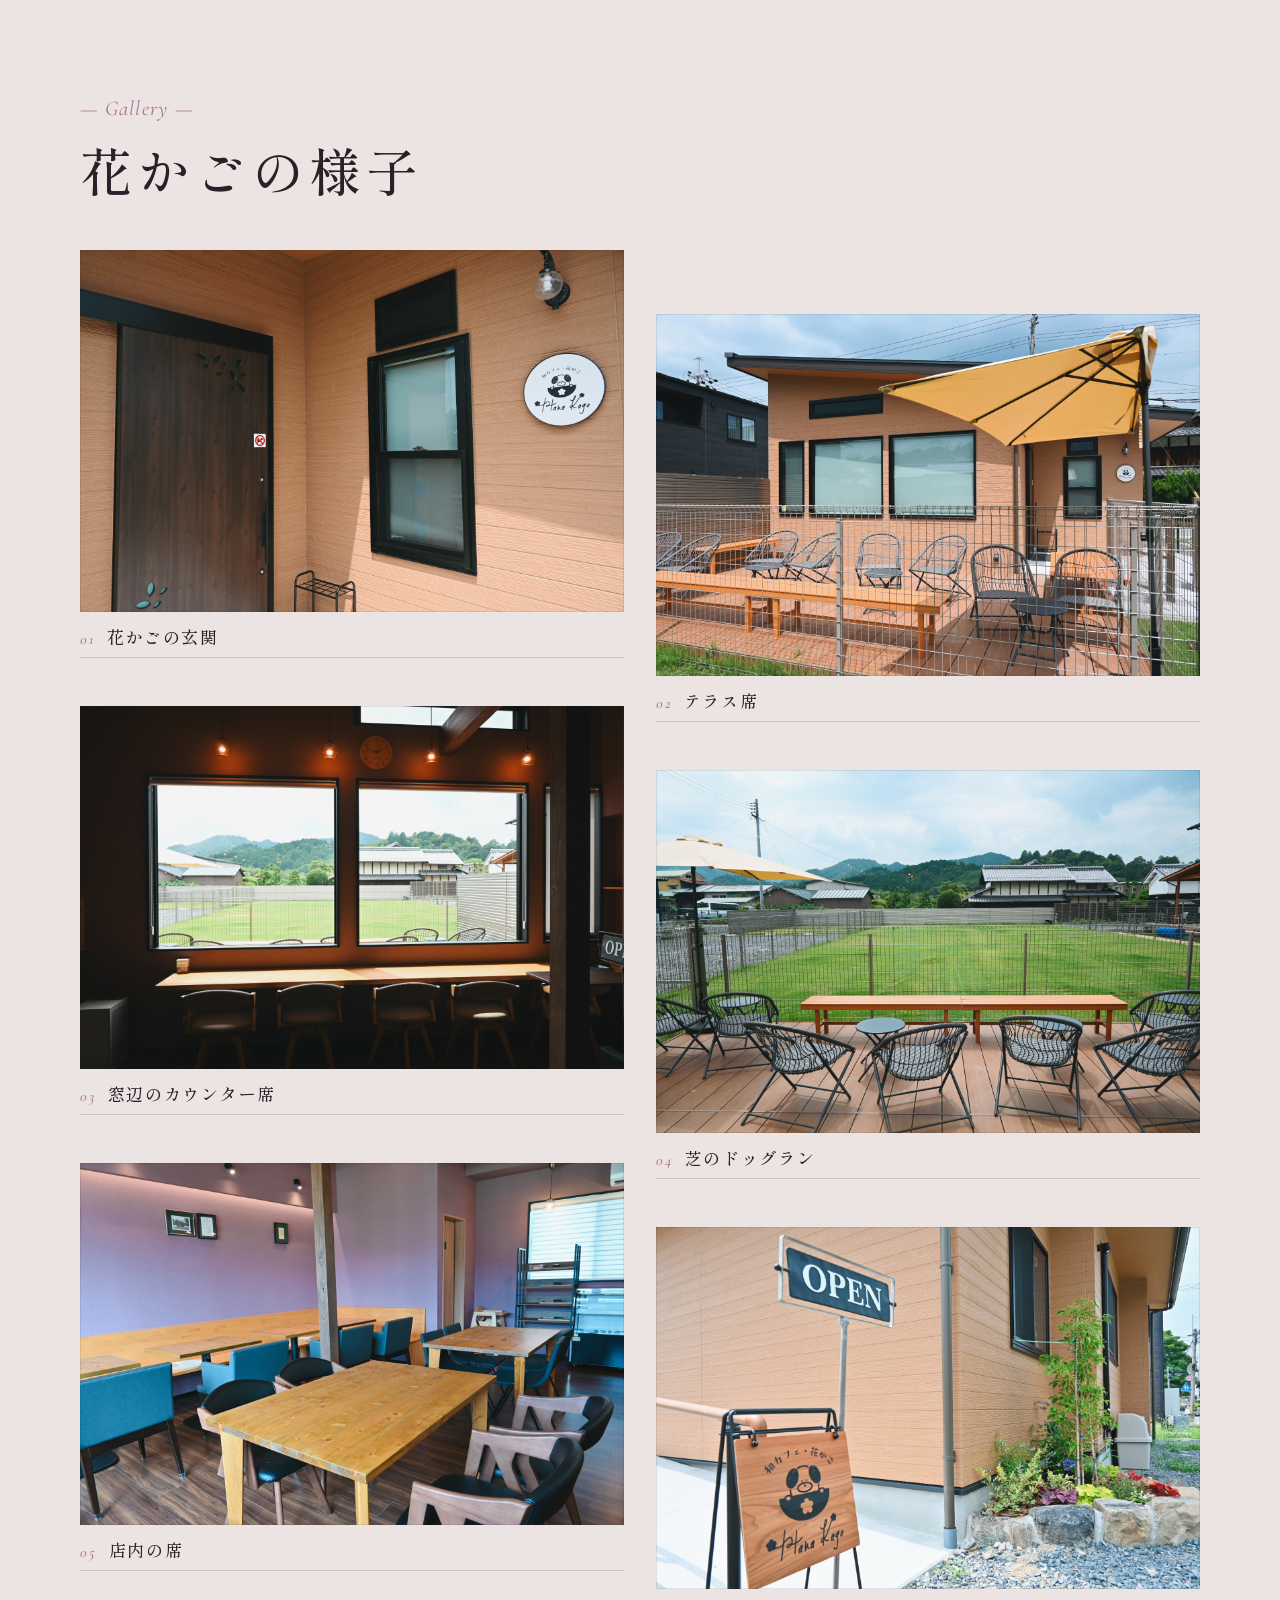
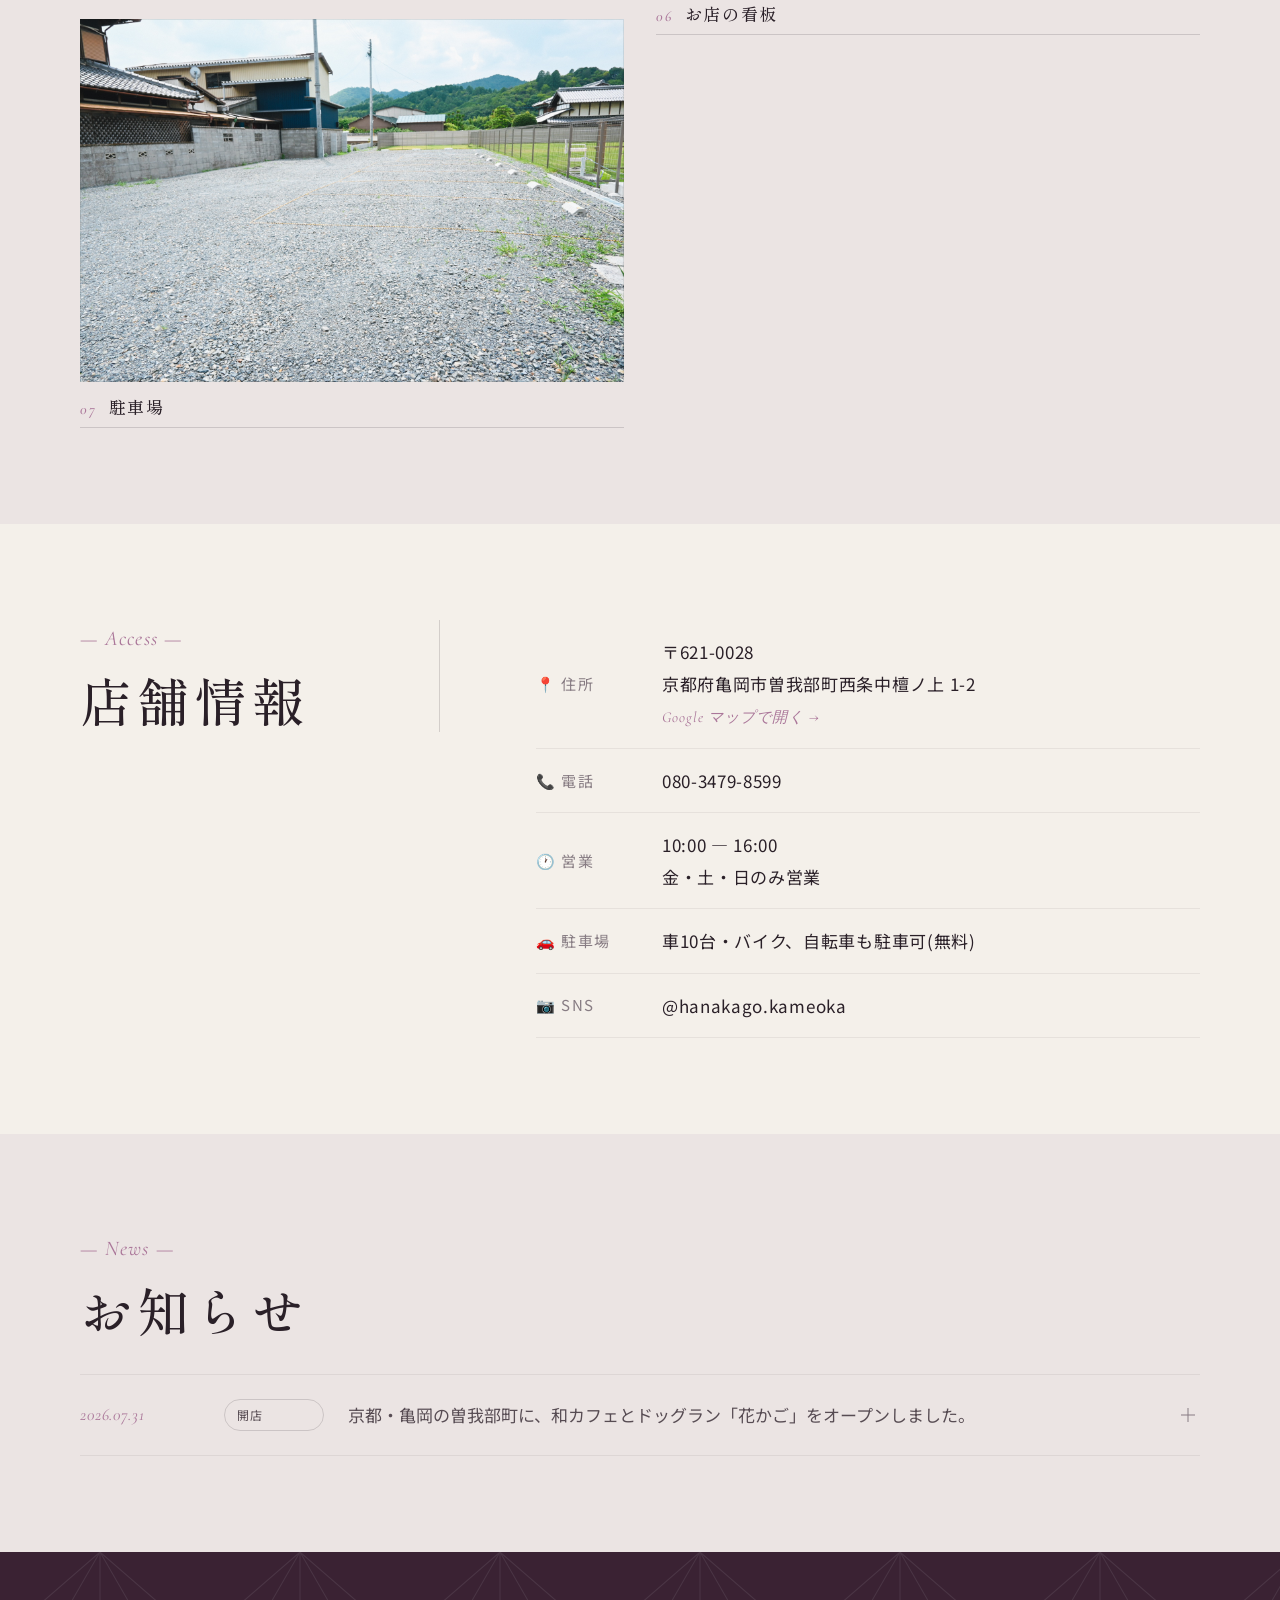
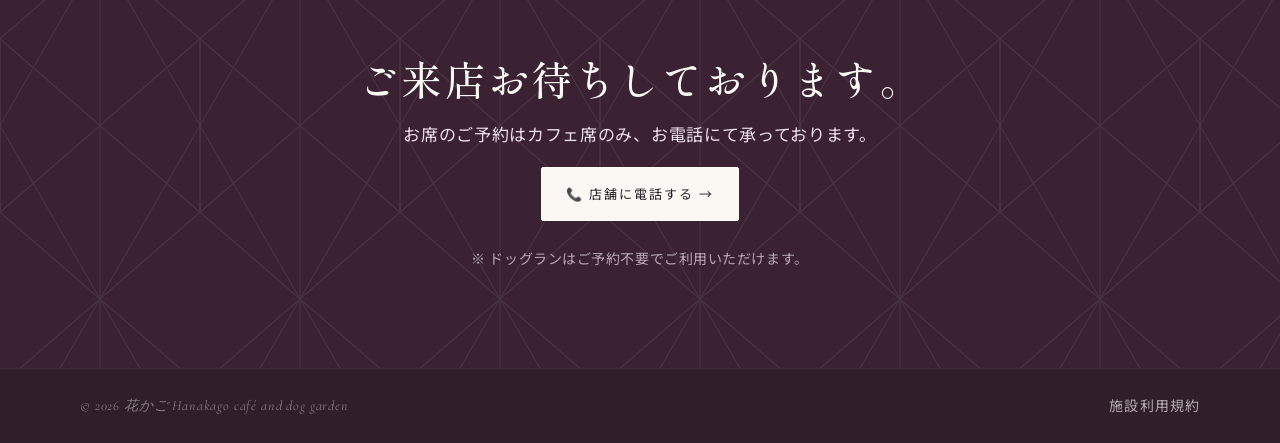
==== commit 572217da: "店舗の電話番号を確定番号に更新（080-3479-8599） 店舗情報の表示とCTAのtelリンクの2箇所を差し替え。旧番号(0771-22-0123)の残存なし。  Co-Authored-By: " ====
--- a/index.html
+++ b/index.html
@@ -1500,7 +1500,7 @@
           </div>
           <div class="hk-access__row">
             <dt>📞 電話</dt>
-            <dd><span class="hk-access__phone">0771-22-0123</span></dd>
+            <dd><span class="hk-access__phone">080-3479-8599</span></dd>
           </div>
           <div class="hk-access__row">
             <dt>🕐 営業</dt>
@@ -1542,7 +1542,7 @@
         <p>お席のご予約はカフェ席のみ、お電話にて承っております。</p>
       </div>
       <div class="hk-cta__actions">
-        <a href="tel:0771-22-0123" class="hk-btn">📞 店舗に電話する →</a>
+        <a href="tel:080-3479-8599" class="hk-btn">📞 店舗に電話する →</a>
       </div>
       <p class="hk-cta__note">※ ドッグランはご予約不要でご利用いただけます。</p>
     </div>
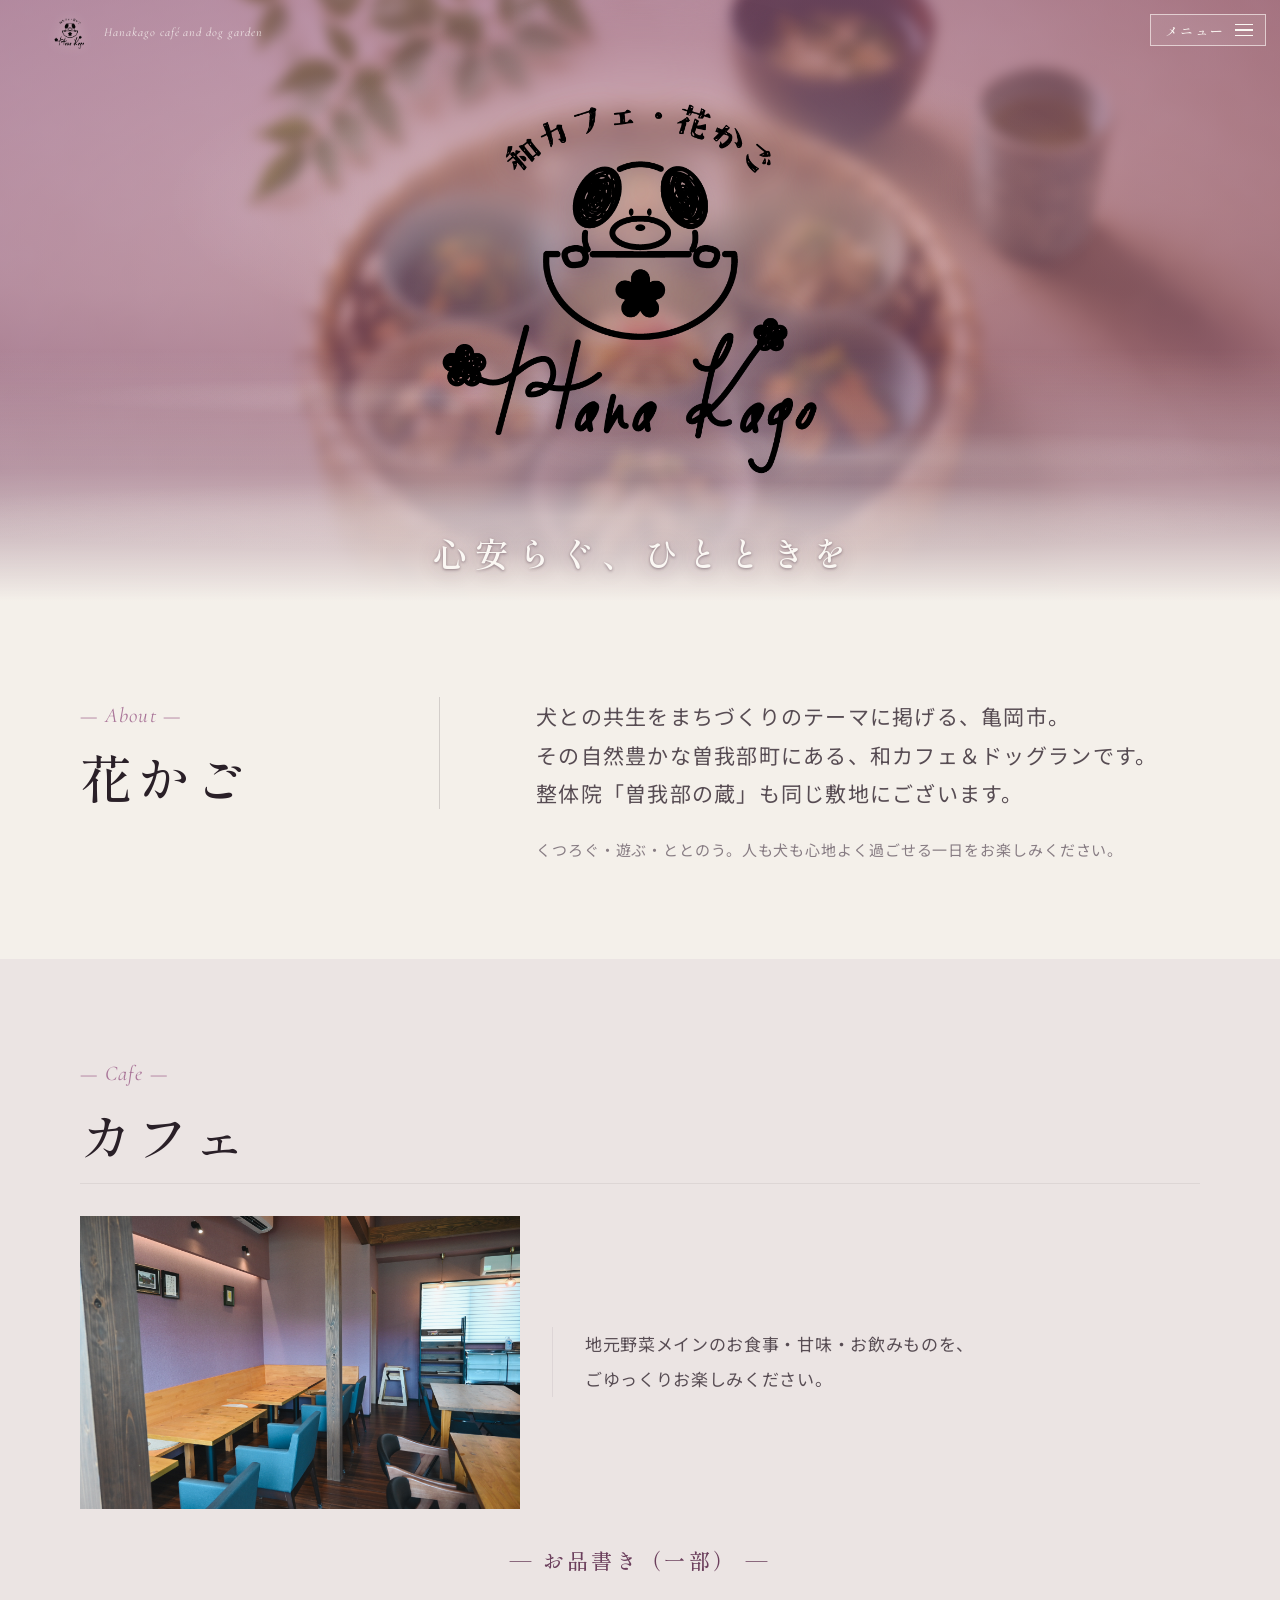
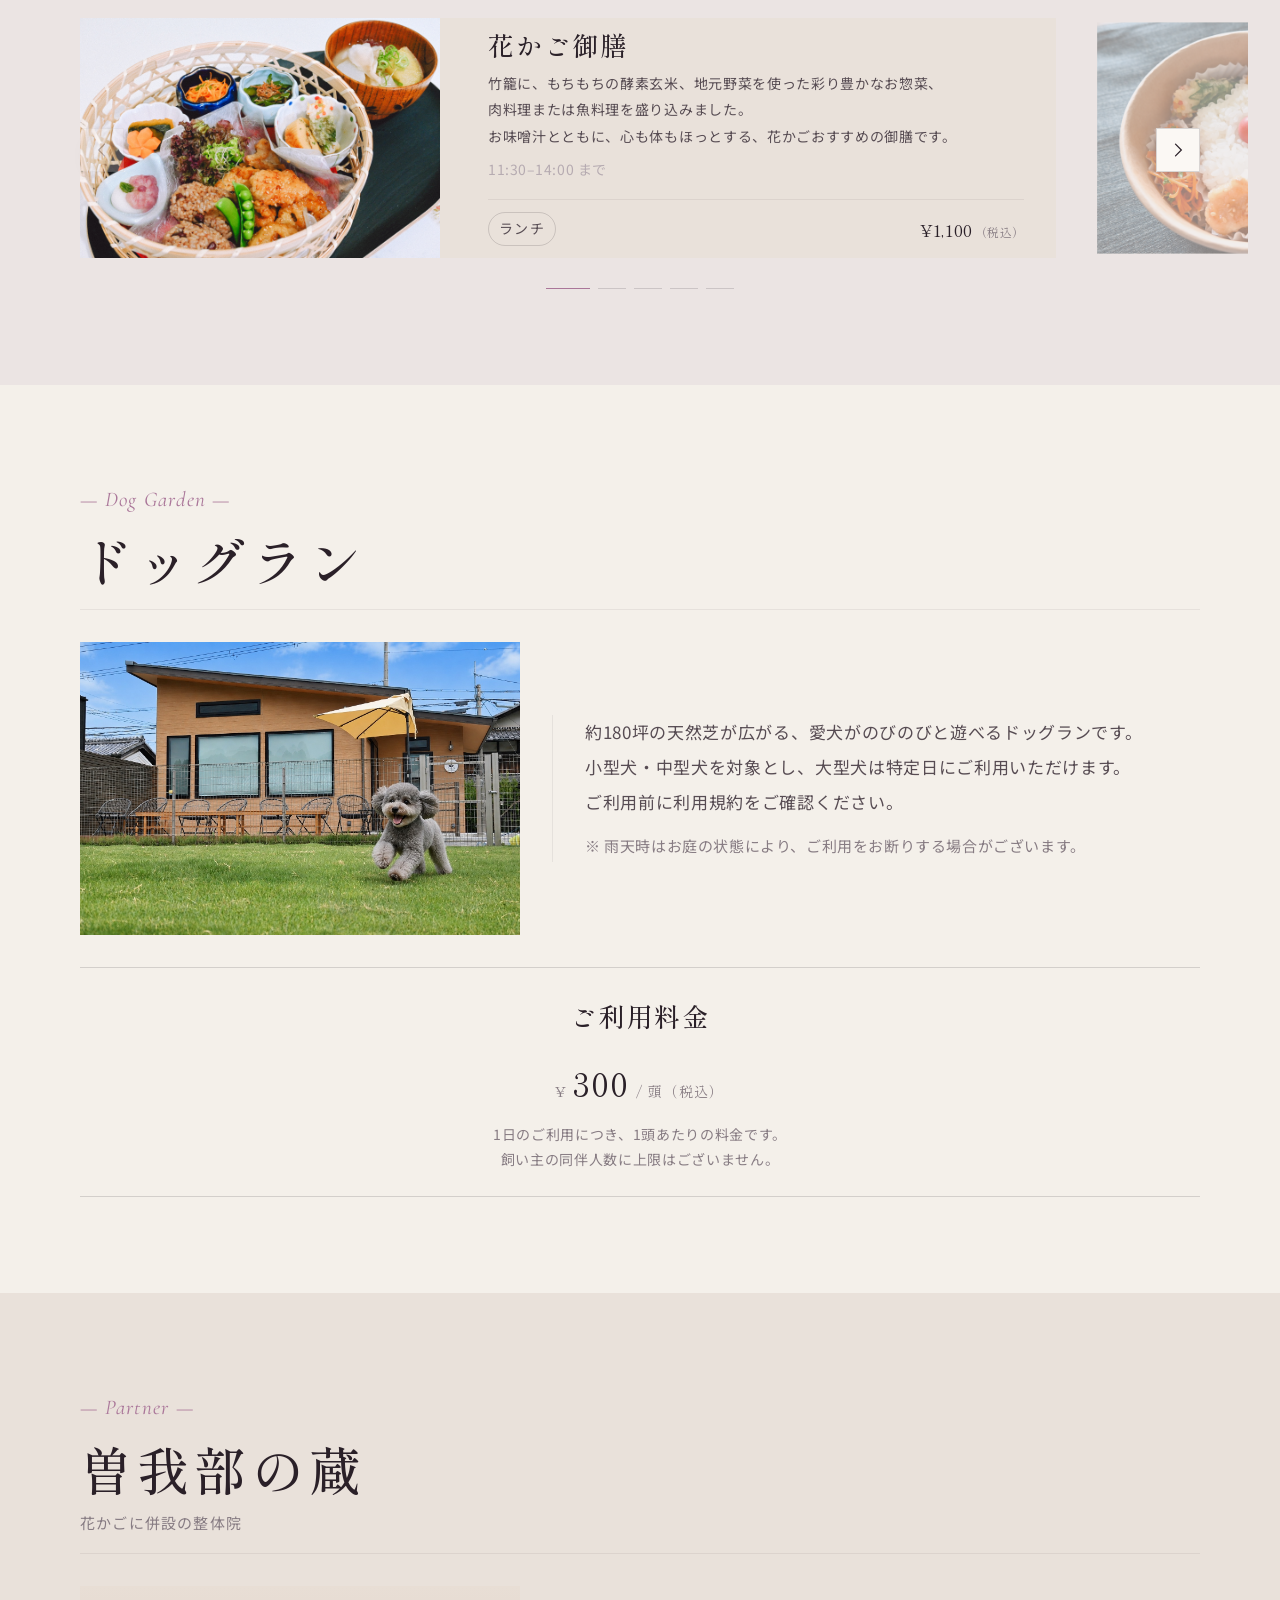
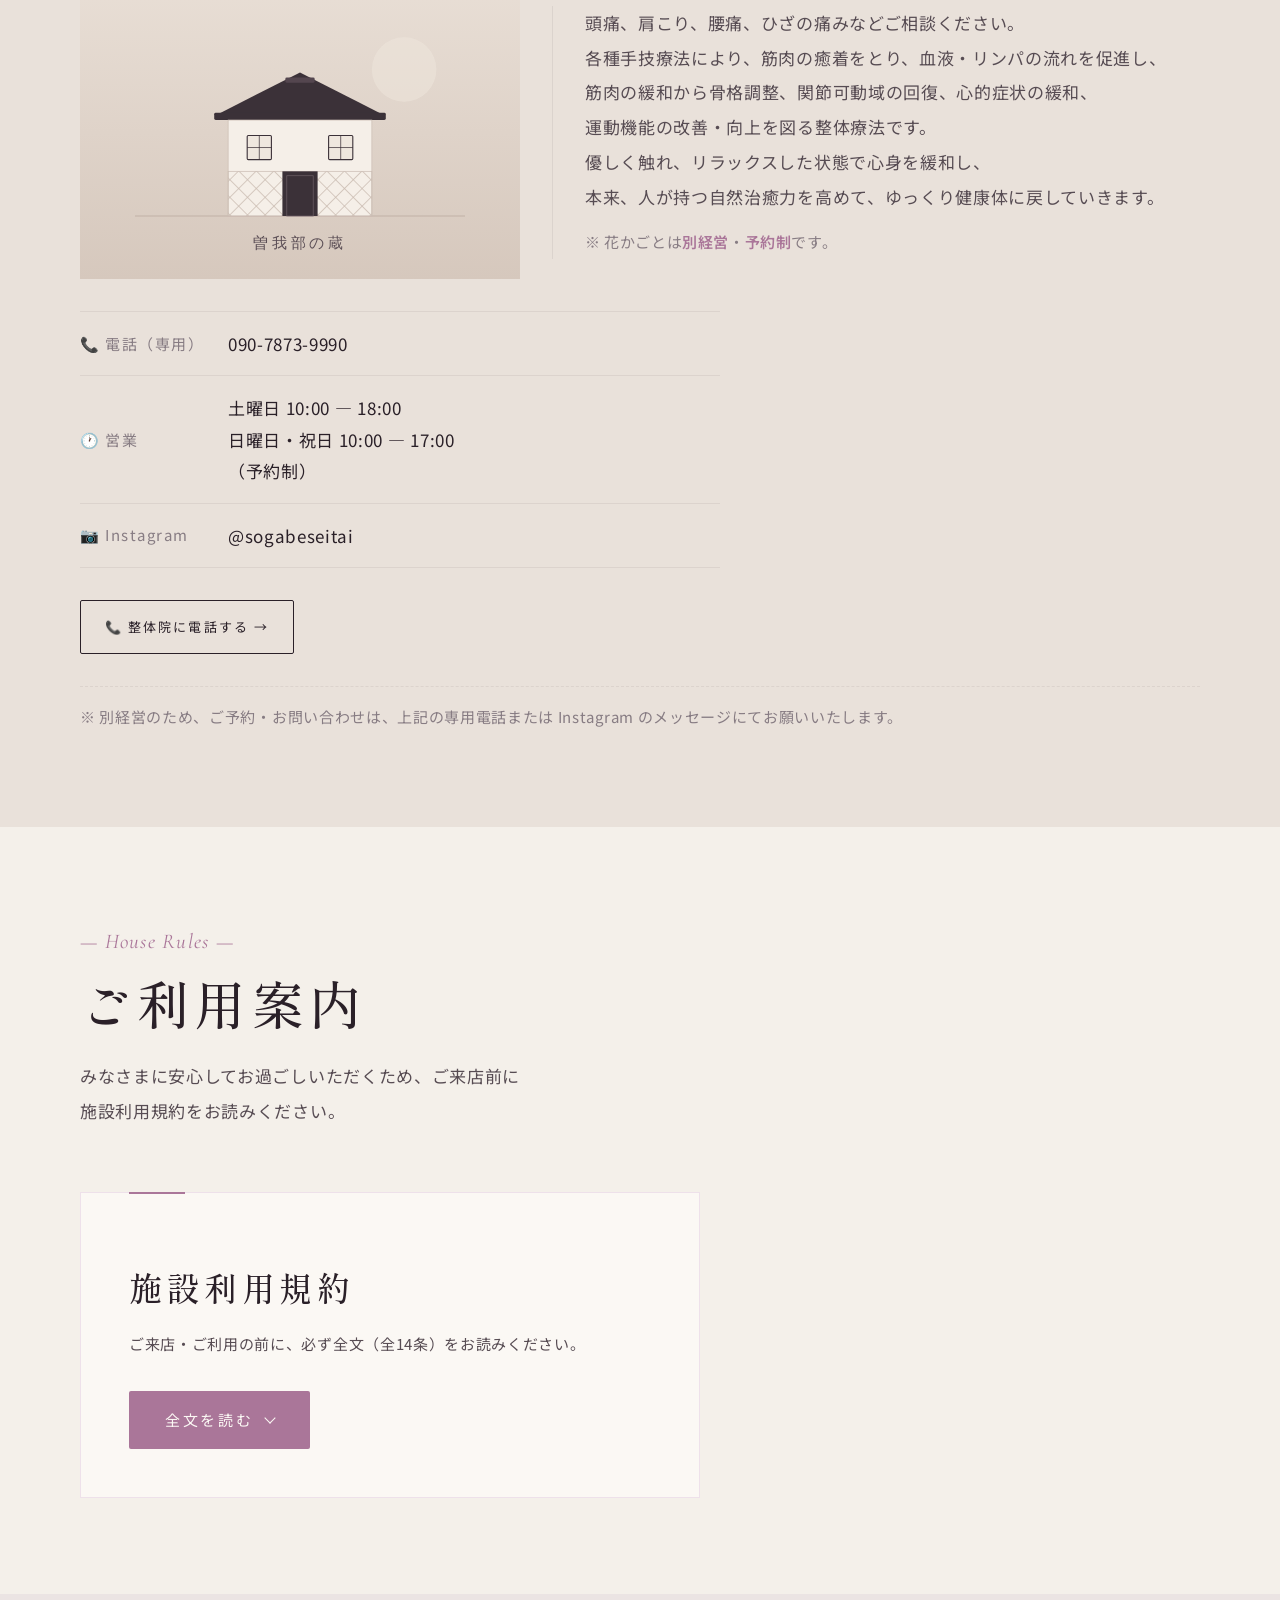
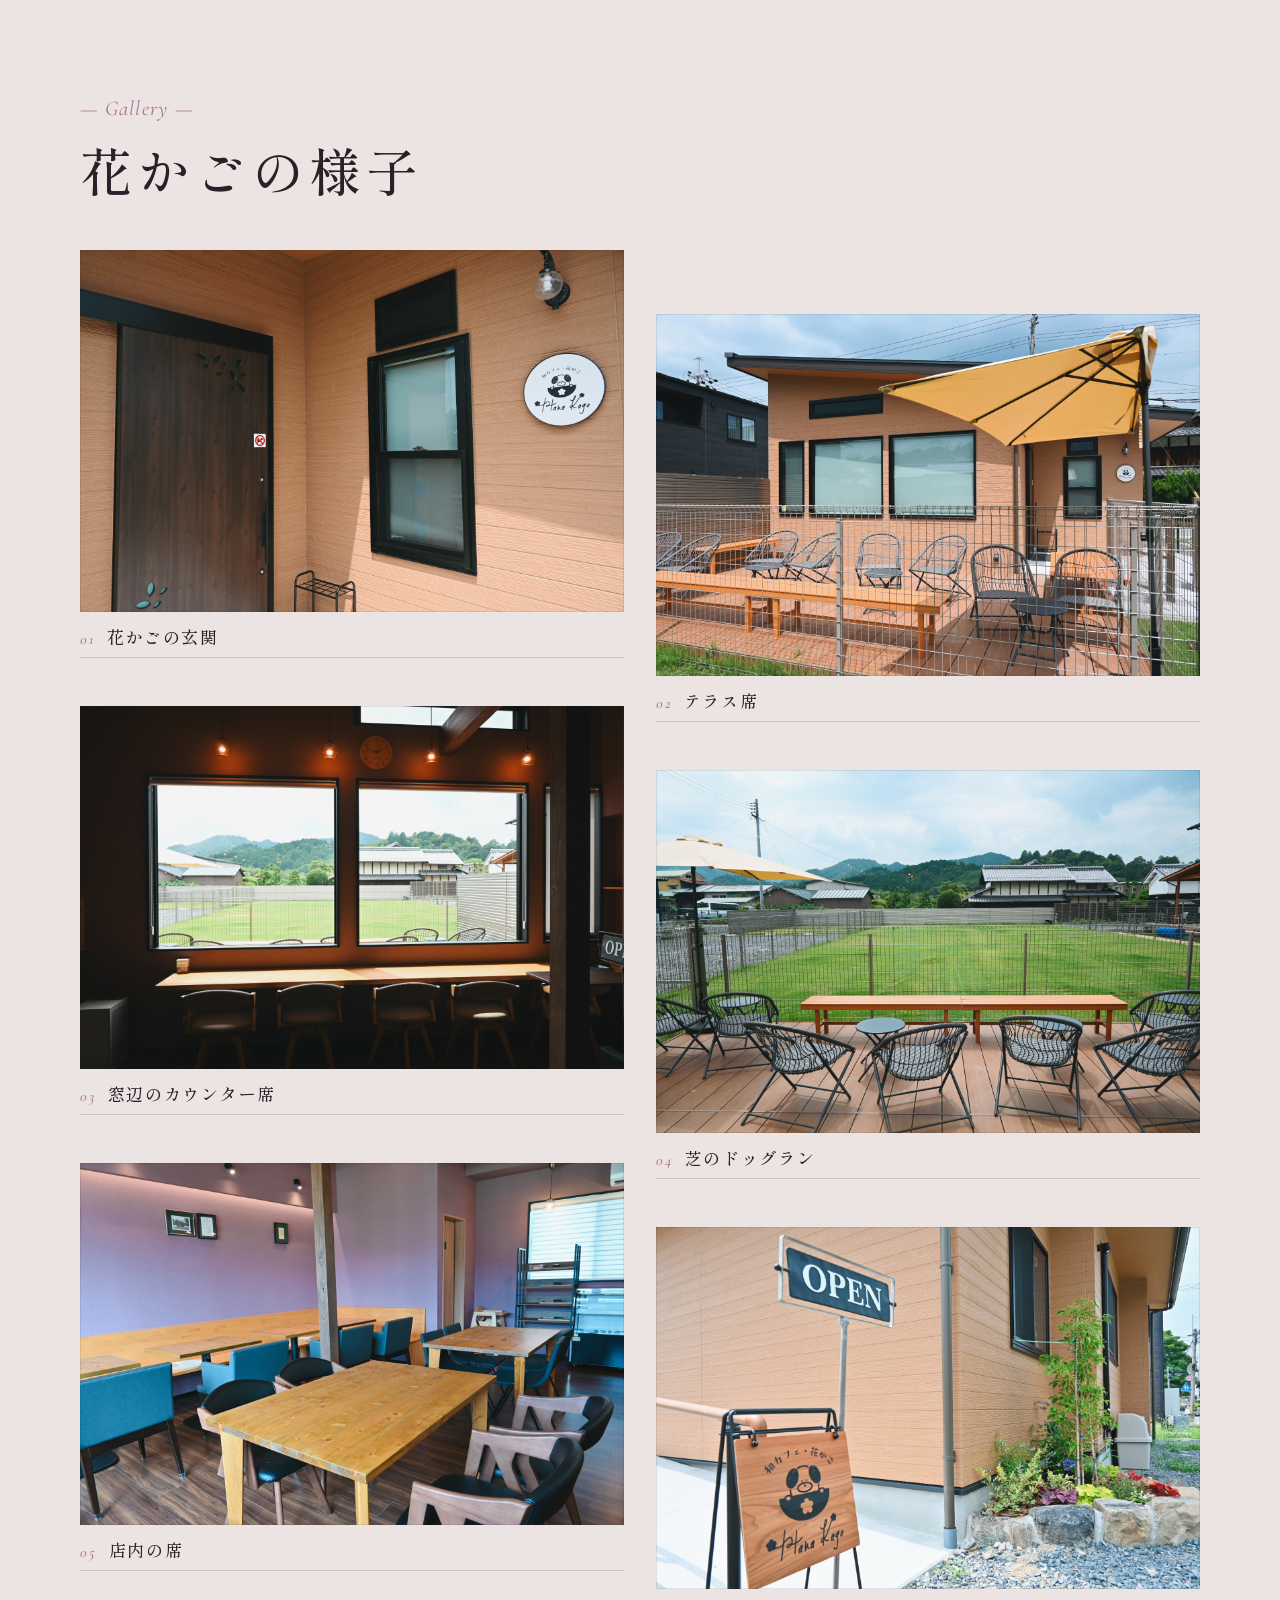
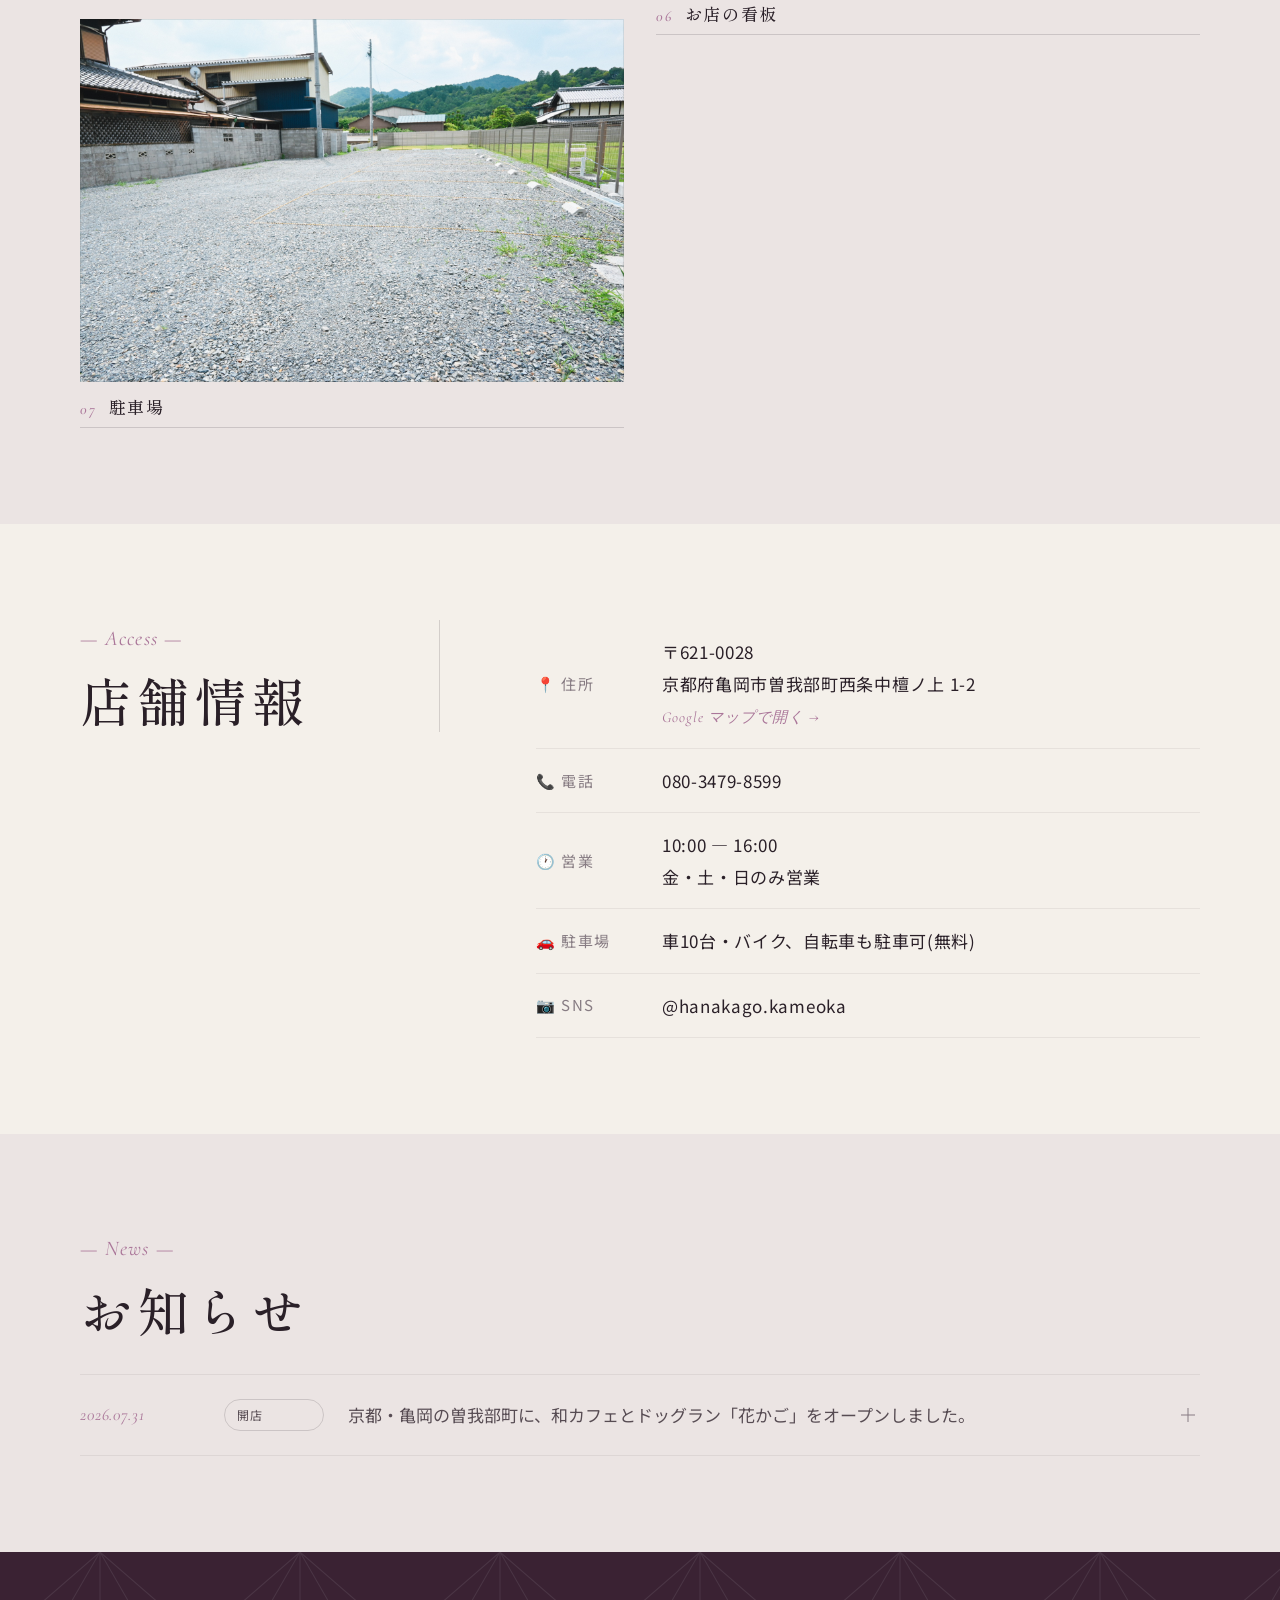
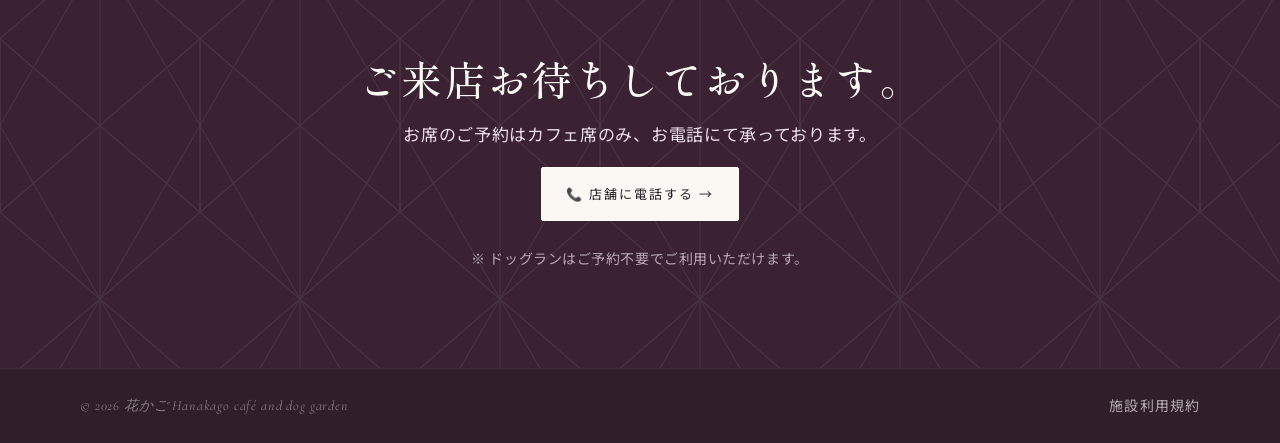
==== commit 12c2af52: "ドッグライン料金の単位を「匹」から「頭」に変更 料金表示（/ 頭（税込））と補足文（1頭あたり）の2箇所を更新。  Co-Authored-By: Claude Opus 4.8 (1M contex" ====
--- a/index.html
+++ b/index.html
@@ -1240,8 +1240,8 @@
           <div class="hk-pricing hk-pricing--single" role="table" aria-label="ドッグラン 料金表">
             <div class="hk-pricing__col">
               <div class="hk-pricing__jp">ご利用料金</div>
-              <div class="hk-pricing__price"><span class="yen">¥</span>300<span class="unit">/ 匹（税込）</span></div>
-              <div class="hk-pricing__note">1日のご利用につき、1匹あたりの料金です。<br>飼い主の同伴人数に上限はございません。</div>
+              <div class="hk-pricing__price"><span class="yen">¥</span>300<span class="unit">/ 頭（税込）</span></div>
+              <div class="hk-pricing__note">1日のご利用につき、1頭あたりの料金です。<br>飼い主の同伴人数に上限はございません。</div>
             </div>
           </div>
         </div>
